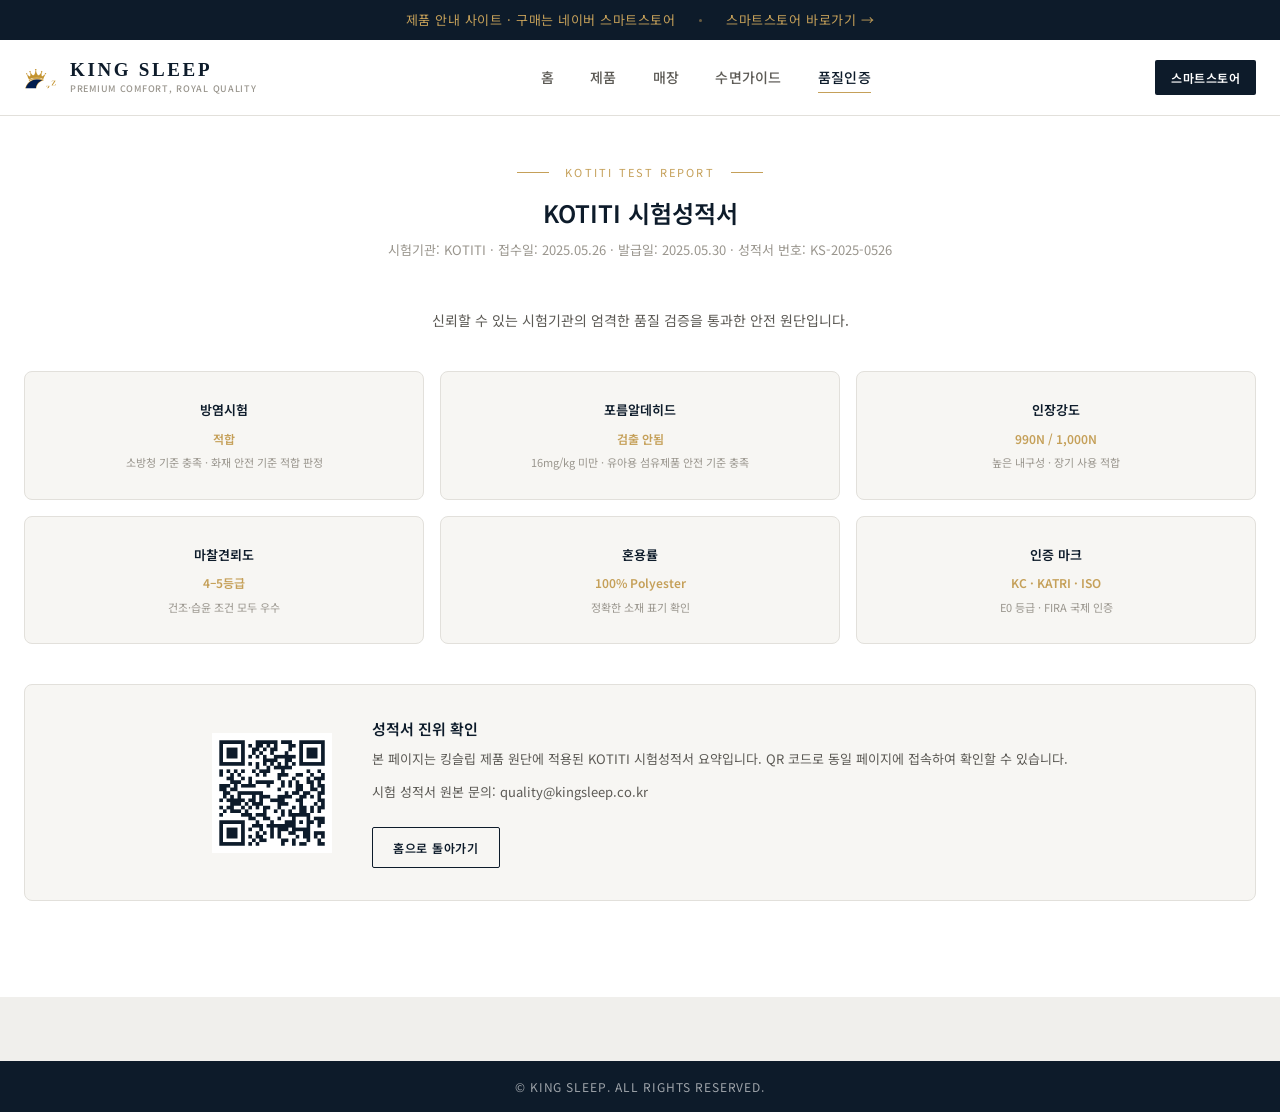
==== kotiti-report.html @ cbecbd28 "Improve brand visuals and remove Kakao CTAs. Ship transparent logo marks, higher-resolution catalog " ====
<!DOCTYPE html>
<html lang="ko">
<head>
  <meta charset="UTF-8">
  <meta name="viewport" content="width=device-width, initial-scale=1.0">
  <title>KOTITI 시험성적서 — KING SLEEP</title>
  <link rel="preconnect" href="https://fonts.googleapis.com">
  <link rel="preconnect" href="https://fonts.gstatic.com" crossorigin>
  <link href="https://fonts.googleapis.com/css2?family=Noto+Sans+KR:wght@400;500;600&display=swap" rel="stylesheet">
  <link rel="stylesheet" href="css/styles.css?v=4">
  <link rel="stylesheet" href="css/components.css?v=4">
  <link rel="icon" href="assets/favicon.ico">
</head>
<body>
  <div class="top-banner">
    <span class="top-banner__item">제품 안내 사이트 · 구매는 네이버 스마트스토어</span>
    <span class="top-banner__dot"></span>
    <a href="#" data-smartstore class="top-banner__item">스마트스토어 바로가기 →</a>
  </div>
  <header class="header">
    <div class="container header__inner">
      <a href="index.html" class="logo" aria-label="KING SLEEP 홈">
        <img src="assets/logo-mark.png" alt="" class="logo__mark" width="36" height="36" aria-hidden="true">
        <span class="logo__copy">
          <span class="logo__wordmark">KING SLEEP</span>
          <span class="logo__slogan">Premium Comfort, Royal Quality</span>
        </span>
      </a>
      <nav class="nav">
        <a href="index.html">홈</a>
        <a href="products.html">제품</a>
        <a href="index.html#stores">매장</a>
        <a href="sleep-hub.html">수면가이드</a>
        <a href="index.html#trust" class="active">품질인증</a>
      </nav>
      <div class="header__actions">
        <a href="#" data-smartstore class="btn-smartstore-header">스마트스토어</a>
      </div>
    </div>
  </header>

  <main class="report-page">
    <div class="container">
      <div class="report-header">
        <div class="section-label__eyebrow" style="justify-content:center;margin-bottom:12px">KOTITI TEST REPORT</div>
        <h1>KOTITI 시험성적서</h1>
        <p class="report-meta">시험기관: KOTITI · 접수일: 2025.05.26 · 발급일: 2025.05.30 · 성적서 번호: KS-2025-0526</p>
      </div>

      <p style="text-align:center;color:var(--gray-600);font-size:0.875rem;margin-bottom:40px;max-width:560px;margin-inline:auto">
        신뢰할 수 있는 시험기관의 엄격한 품질 검증을 통과한 안전 원단입니다.
      </p>

      <div class="report-grid">
        <div class="trust-card">
          <h4>방염시험</h4>
          <div class="trust-card__result">적합</div>
          <p>소방청 기준 충족 · 화재 안전 기준 적합 판정</p>
        </div>
        <div class="trust-card">
          <h4>포름알데히드</h4>
          <div class="trust-card__result">검출 안됨</div>
          <p>16mg/kg 미만 · 유아용 섬유제품 안전 기준 충족</p>
        </div>
        <div class="trust-card">
          <h4>인장강도</h4>
          <div class="trust-card__result">990N / 1,000N</div>
          <p>높은 내구성 · 장기 사용 적합</p>
        </div>
        <div class="trust-card">
          <h4>마찰견뢰도</h4>
          <div class="trust-card__result">4–5등급</div>
          <p>건조·습윤 조건 모두 우수</p>
        </div>
        <div class="trust-card">
          <h4>혼용률</h4>
          <div class="trust-card__result">100% Polyester</div>
          <p>정확한 소재 표기 확인</p>
        </div>
        <div class="trust-card">
          <h4>인증 마크</h4>
          <div class="trust-card__result">KC · KATRI · ISO</div>
          <p>E0 등급 · FIRA 국제 인증</p>
        </div>
      </div>

      <div class="trust-report" style="margin-top:0">
        <div class="trust-report__qr">
          <img src="assets/kotiti-qr.png" alt="QR 인증">
        </div>
        <div class="trust-report__info">
          <h3>성적서 진위 확인</h3>
          <p>본 페이지는 킹슬립 제품 원단에 적용된 KOTITI 시험성적서 요약입니다. QR 코드로 동일 페이지에 접속하여 확인할 수 있습니다.</p>
          <p class="trust-report__meta">시험 성적서 원본 문의: quality@kingsleep.co.kr</p>
          <a href="index.html#trust" class="btn-outline">홈으로 돌아가기</a>
        </div>
      </div>
    </div>
  </main>

  <footer class="footer">
    <div class="footer__bottom">© KING SLEEP. ALL RIGHTS RESERVED.</div>
  </footer>
  <script src="js/data.js"></script>
  <script src="js/main.js"></script>
</body>
</html>
---- css/styles.css ----
/* King Sleep — Premium bedding brand */
:root {
  --navy: #0d1b2a;
  --navy-light: #1b2d45;
  --gold: #c5a059;
  --gold-light: #d4b87a;
  --gold-muted: rgba(197, 160, 89, 0.15);
  --white: #ffffff;
  --off-white: #f7f6f3;
  --gray-100: #f0efec;
  --gray-200: #e2e0db;
  --gray-400: #9a968e;
  --gray-600: #5c5a55;
  --text: #1a1a1a;
  --max-width: 1280px;
  --header-h: 76px;
  --banner-h: 40px;
  --ease: cubic-bezier(0.4, 0, 0.2, 1);
  --shadow-sm: 0 2px 12px rgba(13, 27, 42, 0.06);
  --shadow-md: 0 8px 32px rgba(13, 27, 42, 0.1);
}

*,
*::before,
*::after {
  box-sizing: border-box;
  margin: 0;
  padding: 0;
}

html {
  scroll-behavior: smooth;
  font-size: 16px;
}

body {
  font-family: "Noto Sans KR", -apple-system, BlinkMacSystemFont, sans-serif;
  color: var(--text);
  background: var(--white);
  line-height: 1.6;
  -webkit-font-smoothing: antialiased;
}

img {
  display: block;
  max-width: 100%;
  height: auto;
  image-rendering: -webkit-optimize-contrast;
}

a {
  color: inherit;
  text-decoration: none;
}

button {
  font: inherit;
  cursor: pointer;
  border: none;
  background: none;
}

.serif {
  font-family: "Cormorant Garamond", "Noto Serif KR", Georgia, serif;
}

.container {
  width: min(100% - 48px, var(--max-width));
  margin-inline: auto;
}

/* ── Top benefit banner (Lykke: 두괄식 혜택) ── */
.top-banner {
  position: fixed;
  top: 0;
  left: 0;
  right: 0;
  z-index: 200;
  height: var(--banner-h);
  background: var(--navy);
  color: var(--gold);
  font-size: 0.8125rem;
  letter-spacing: 0.04em;
  display: flex;
  align-items: center;
  justify-content: center;
  gap: 24px;
}

.top-banner__item {
  display: flex;
  align-items: center;
  gap: 8px;
  color: inherit;
  text-decoration: none;
}

.top-banner__dot {
  width: 3px;
  height: 3px;
  border-radius: 50%;
  background: var(--gold);
  opacity: 0.5;
}

.top-banner__rotate {
  transition: opacity 0.3s var(--ease);
}

/* ── Header ── */
.header {
  position: fixed;
  top: var(--banner-h);
  left: 0;
  right: 0;
  z-index: 100;
  height: var(--header-h);
  background: rgba(255, 255, 255, 0.96);
  backdrop-filter: blur(12px);
  border-bottom: 1px solid var(--gray-200);
  transition: box-shadow 0.3s var(--ease);
}

.header.scrolled {
  box-shadow: var(--shadow-sm);
}

.header__inner {
  height: 100%;
  display: flex;
  align-items: center;
  justify-content: space-between;
  gap: 32px;
}

.logo {
  display: flex;
  align-items: center;
  gap: 10px;
  flex-shrink: 0;
  text-decoration: none;
}

.logo__mark {
  height: 36px !important;
  width: auto !important;
  max-width: 48px;
  flex-shrink: 0;
  object-fit: contain;
  display: block;
}

.logo__copy {
  display: flex;
  flex-direction: column;
  gap: 3px;
  min-width: 0;
}

.logo__wordmark {
  font-family: "Cormorant Garamond", serif;
  font-size: 1.1875rem;
  font-weight: 600;
  letter-spacing: 0.14em;
  color: var(--navy);
  line-height: 1.1;
  white-space: nowrap;
}

.logo__slogan {
  font-size: 0.5625rem;
  font-weight: 500;
  letter-spacing: 0.08em;
  color: var(--gray-400);
  line-height: 1.2;
  white-space: nowrap;
  text-transform: uppercase;
}

.nav {
  display: flex;
  align-items: center;
  gap: 36px;
}

.nav a {
  font-size: 0.875rem;
  font-weight: 500;
  color: var(--gray-600);
  letter-spacing: 0.02em;
  transition: color 0.2s;
  position: relative;
}

.nav a:hover,
.nav a.active {
  color: var(--navy);
}

.nav a.active::after {
  content: "";
  position: absolute;
  bottom: -4px;
  left: 0;
  right: 0;
  height: 1px;
  background: var(--gold);
}

.header__actions {
  display: flex;
  align-items: center;
  gap: 20px;
}

.header__actions button {
  color: var(--navy);
  opacity: 0.7;
  transition: opacity 0.2s;
}

.header__actions button:hover {
  opacity: 1;
}

.menu-toggle {
  display: none;
  flex-direction: column;
  gap: 5px;
  padding: 4px;
}

.menu-toggle span {
  display: block;
  width: 22px;
  height: 1.5px;
  background: var(--navy);
  transition: transform 0.3s;
}

/* ── Hero (Simmons: 시원한 비주얼) ── */
.hero {
  margin-top: calc(var(--banner-h) + var(--header-h));
  min-height: calc(100vh - var(--banner-h) - var(--header-h));
  max-height: 900px;
  display: grid;
  grid-template-columns: 1fr 1.1fr;
  background: var(--navy);
  overflow: hidden;
}

.hero__content {
  display: flex;
  flex-direction: column;
  justify-content: center;
  padding: 80px 64px 80px max(48px, calc((100vw - var(--max-width)) / 2 + 24px));
  color: var(--white);
}

.hero__brand {
  display: flex;
  flex-direction: column;
  align-items: flex-start;
  gap: 16px;
  margin-bottom: 36px;
}

.hero__brand-mark {
  height: 56px !important;
  width: auto !important;
  max-width: 80px;
  object-fit: contain;
}

.hero__brand-wordmark {
  font-family: "Cormorant Garamond", serif;
  font-size: clamp(2rem, 4vw, 2.75rem);
  font-weight: 600;
  letter-spacing: 0.16em;
  color: var(--gold);
  line-height: 1.1;
}

.hero__brand-slogan {
  font-size: 0.75rem;
  letter-spacing: 0.14em;
  color: rgba(255, 255, 255, 0.65);
  text-transform: uppercase;
}

.hero__brand-tagline {
  font-family: "Noto Serif KR", serif;
  font-size: 0.9375rem;
  color: var(--gold-light);
  letter-spacing: 0.02em;
}

.hero__title {
  font-family: "Cormorant Garamond", serif;
  font-size: clamp(2.5rem, 5vw, 4rem);
  font-weight: 600;
  letter-spacing: 0.14em;
  color: var(--gold);
  line-height: 1.1;
  margin-bottom: 12px;
}

.hero__tagline-en {
  font-size: 0.75rem;
  letter-spacing: 0.2em;
  color: var(--gold-light);
  margin-bottom: 32px;
}

.hero__divider {
  width: 48px;
  height: 1px;
  background: var(--gold);
  margin-bottom: 24px;
  position: relative;
}

.hero__divider::after {
  content: "";
  position: absolute;
  left: 50%;
  top: 50%;
  transform: translate(-50%, -50%) rotate(45deg);
  width: 6px;
  height: 6px;
  background: var(--gold);
}

.hero__tagline-ko {
  font-family: "Cormorant Garamond", "Noto Serif KR", serif;
  font-size: 1.25rem;
  color: rgba(255, 255, 255, 0.85);
  margin-bottom: 48px;
}

.hero__values {
  display: grid;
  grid-template-columns: repeat(4, 1fr);
  gap: 20px;
}

.hero__value {
  text-align: center;
}

.hero__value-icon {
  width: 40px;
  height: 40px;
  margin: 0 auto 10px;
  border: 1px solid var(--gold);
  border-radius: 50%;
  display: flex;
  align-items: center;
  justify-content: center;
  color: var(--gold);
  font-size: 1rem;
}

.hero__value-title {
  font-size: 0.625rem;
  letter-spacing: 0.12em;
  color: var(--gold);
  margin-bottom: 4px;
}

.hero__value-desc {
  font-size: 0.6875rem;
  color: rgba(255, 255, 255, 0.5);
  line-height: 1.4;
}

.hero__visual {
  position: relative;
  min-height: 400px;
}

.hero__visual img {
  width: 100%;
  height: 100%;
  object-fit: cover;
}

.hero__visual::before {
  content: "";
  position: absolute;
  inset: 0;
  background: linear-gradient(90deg, var(--navy) 0%, transparent 30%);
  z-index: 1;
  pointer-events: none;
}

/* ── First fold lineup (Oblique Table) ── */
.first-fold {
  padding: 64px 0 48px;
  background: var(--white);
}

.section-label {
  text-align: center;
  margin-bottom: 40px;
}

.section-label__eyebrow {
  display: flex;
  align-items: center;
  justify-content: center;
  gap: 16px;
  font-size: 0.6875rem;
  letter-spacing: 0.2em;
  color: var(--gold);
  margin-bottom: 12px;
}

.section-label__eyebrow::before,
.section-label__eyebrow::after {
  content: "";
  width: 32px;
  height: 1px;
  background: var(--gold);
}

.section-label h2 {
  font-size: 1.5rem;
  font-weight: 600;
  color: var(--navy);
  letter-spacing: -0.02em;
}

.section-label p {
  margin-top: 8px;
  font-size: 0.875rem;
  color: var(--gray-400);
}

/* Promo strip */
.promo-strip {
  display: grid;
  grid-template-columns: repeat(3, 1fr);
  gap: 16px;
  margin-bottom: 48px;
}

.promo-card {
  position: relative;
  border-radius: 4px;
  overflow: hidden;
  aspect-ratio: 16 / 7;
  background: var(--gray-100);
}

.promo-card img {
  width: 100%;
  height: 100%;
  object-fit: cover;
  transition: transform 0.6s var(--ease);
}

.promo-card:hover img {
  transform: scale(1.03);
}

.promo-card__overlay {
  position: absolute;
  inset: 0;
  background: linear-gradient(0deg, rgba(13, 27, 42, 0.7) 0%, transparent 60%);
  display: flex;
  flex-direction: column;
  justify-content: flex-end;
  padding: 24px;
  color: var(--white);
}

.promo-card__badge {
  font-size: 0.625rem;
  letter-spacing: 0.15em;
  color: var(--gold);
  margin-bottom: 6px;
}

.promo-card__title {
  font-size: 1rem;
  font-weight: 600;
}

/* ── Product grid (Flat Point hover + Simmons spacing) ── */
.product-grid {
  display: grid;
  grid-template-columns: repeat(4, 1fr);
  gap: 24px;
}

.product-card {
  position: relative;
  group: product;
}

.product-card__image-wrap {
  position: relative;
  aspect-ratio: 4 / 5;
  background: var(--gray-100);
  border-radius: 2px;
  overflow: hidden;
  margin-bottom: 14px;
}

.product-card__image-wrap img {
  width: 100%;
  height: 100%;
  object-fit: cover;
  transition: transform 0.5s var(--ease);
}

.product-card:hover .product-card__image-wrap img {
  transform: scale(1.04);
}

/* Flat Point: hover price/spec overlay */
.product-card__hover {
  position: absolute;
  inset: 0;
  background: rgba(13, 27, 42, 0.82);
  display: flex;
  flex-direction: column;
  align-items: center;
  justify-content: center;
  gap: 8px;
  opacity: 0;
  transition: opacity 0.35s var(--ease);
  padding: 20px;
  text-align: center;
  color: var(--white);
}

.product-card:hover .product-card__hover {
  opacity: 1;
}

.product-card__hover-price {
  font-size: 1.125rem;
  font-weight: 600;
  color: var(--gold);
}

.product-card__hover-spec {
  font-size: 0.75rem;
  color: rgba(255, 255, 255, 0.7);
  line-height: 1.5;
}

.product-card__hover-cta {
  margin-top: 8px;
  font-size: 0.75rem;
  letter-spacing: 0.1em;
  color: var(--gold);
  border-bottom: 1px solid var(--gold);
  padding-bottom: 2px;
}

.product-card__badge {
  position: absolute;
  top: 12px;
  left: 12px;
  font-size: 0.625rem;
  letter-spacing: 0.1em;
  background: var(--navy);
  color: var(--gold);
  padding: 4px 10px;
  border-radius: 2px;
}

.product-card__name {
  font-size: 0.875rem;
  font-weight: 500;
  color: var(--navy);
  margin-bottom: 4px;
}

.product-card__category {
  font-size: 0.75rem;
  color: var(--gray-400);
}

/* ── About section ── */
.about {
  padding: 96px 0;
  background: var(--off-white);
}

.about__intro {
  text-align: center;
  max-width: 560px;
  margin: 0 auto 64px;
}

.about__intro p {
  font-size: 0.9375rem;
  color: var(--gray-600);
  line-height: 1.8;
}

.values-grid {
  display: grid;
  grid-template-columns: repeat(4, 1fr);
  gap: 32px;
}

.value-item {
  text-align: center;
  padding: 32px 20px;
}

.value-item__icon {
  width: 48px;
  height: 48px;
  margin: 0 auto 20px;
  color: var(--gold);
}

.value-item h3 {
  font-size: 0.75rem;
  letter-spacing: 0.12em;
  color: var(--navy);
  margin-bottom: 6px;
}

.value-item h3 span {
  display: block;
  font-size: 0.6875rem;
  color: var(--gray-400);
  letter-spacing: 0;
  margin-top: 2px;
}

.value-item p {
  font-size: 0.8125rem;
  color: var(--gray-600);
  line-height: 1.7;
}

/* ── Trust / KOTITI ── */
.trust {
  padding: 96px 0;
  background: var(--white);
}

.trust__grid {
  display: grid;
  grid-template-columns: repeat(5, 1fr);
  gap: 16px;
  margin-bottom: 40px;
}

.trust-card {
  background: var(--off-white);
  border-radius: 8px;
  padding: 28px 20px;
  text-align: center;
  border: 1px solid var(--gray-200);
}

.trust-card__icon {
  font-size: 1.5rem;
  margin-bottom: 12px;
}

.trust-card h4 {
  font-size: 0.8125rem;
  font-weight: 600;
  color: var(--navy);
  margin-bottom: 8px;
}

.trust-card__result {
  font-size: 0.75rem;
  color: var(--gold);
  font-weight: 600;
  margin-bottom: 6px;
}

.trust-card p {
  font-size: 0.6875rem;
  color: var(--gray-400);
  line-height: 1.5;
}

.cert-logos {
  display: flex;
  align-items: center;
  justify-content: center;
  gap: 32px;
  flex-wrap: wrap;
  padding: 24px;
  background: var(--gray-100);
  border-radius: 4px;
}

.cert-logos span {
  font-size: 0.6875rem;
  font-weight: 600;
  letter-spacing: 0.08em;
  color: var(--gray-600);
  padding: 8px 16px;
  border: 1px solid var(--gray-200);
  border-radius: 2px;
  background: var(--white);
}

/* ── Service section ── */
.service {
  padding: 80px 0;
  background: var(--white);
}

.service__grid {
  display: grid;
  grid-template-columns: repeat(5, 1fr);
  gap: 24px;
}

.service-item {
  text-align: center;
  padding: 24px 12px;
}

.service-item__icon {
  width: 44px;
  height: 44px;
  margin: 0 auto 16px;
  border: 1px solid var(--gray-200);
  border-radius: 50%;
  display: flex;
  align-items: center;
  justify-content: center;
  font-size: 1.125rem;
  color: var(--navy);
  transition: border-color 0.3s, color 0.3s;
}

.service-item:hover .service-item__icon {
  border-color: var(--gold);
  color: var(--gold);
}

.service-item h4 {
  font-size: 0.8125rem;
  font-weight: 600;
  color: var(--navy);
  margin-bottom: 6px;
}

.service-item p {
  font-size: 0.75rem;
  color: var(--gray-400);
  line-height: 1.5;
}

/* ── Brand promise band ── */
.brand-promise {
  background: var(--navy);
  color: var(--white);
  padding: 56px 0;
  text-align: center;
}

.brand-promise__brand {
  display: flex;
  flex-direction: column;
  align-items: center;
  gap: 12px;
  margin-bottom: 24px;
}

.brand-promise__mark {
  height: 48px !important;
  width: auto !important;
  max-width: 72px;
  object-fit: contain;
}

.brand-promise__wordmark {
  font-family: "Cormorant Garamond", serif;
  font-size: 1.5rem;
  font-weight: 600;
  letter-spacing: 0.16em;
  color: var(--gold);
}

.brand-promise__slogan {
  font-size: 0.6875rem;
  letter-spacing: 0.14em;
  color: rgba(255, 255, 255, 0.55);
  text-transform: uppercase;
}

.brand-promise__label {
  font-size: 0.6875rem;
  letter-spacing: 0.2em;
  color: var(--gold);
  margin-bottom: 16px;
}

.brand-promise p {
  max-width: 640px;
  margin: 0 auto;
  font-size: 0.9375rem;
  line-height: 1.8;
  color: rgba(255, 255, 255, 0.8);
}

/* ── Footer ── */
.footer {
  background: var(--gray-100);
  padding: 64px 0 0;
}

.footer__grid {
  display: grid;
  grid-template-columns: 1.2fr 1fr 1fr 1.4fr;
  gap: 40px;
  padding-bottom: 56px;
  align-items: start;
}

.footer__logo {
  display: flex;
  flex-direction: row;
  align-items: flex-start;
  gap: 12px;
  overflow: visible;
  min-width: 0;
}

.footer__logo .logo__mark {
  width: 40px !important;
  height: 40px !important;
  max-width: 40px !important;
  flex-shrink: 0;
  object-fit: contain;
  display: block;
}

.footer__logo .logo__copy {
  display: flex;
  flex-direction: column;
  gap: 4px;
  padding-top: 2px;
  min-width: 0;
}

.footer__logo .logo__wordmark {
  font-size: 1.25rem;
  letter-spacing: 0.14em;
  line-height: 1.15;
  color: var(--navy);
}

.footer__logo .logo__slogan {
  font-size: 0.625rem;
  letter-spacing: 0.08em;
  white-space: normal;
  line-height: 1.35;
  color: var(--gray-400);
  text-transform: uppercase;
}

.footer__logo .logo__tagline {
  font-family: "Noto Serif KR", serif;
  font-size: 0.8125rem;
  color: var(--gray-600);
  margin-top: 2px;
  line-height: 1.5;
}

.footer h5 {
  font-size: 0.75rem;
  font-weight: 600;
  letter-spacing: 0.08em;
  color: var(--navy);
  margin-bottom: 16px;
}

.footer ul {
  list-style: none;
}

.footer li {
  font-size: 0.8125rem;
  color: var(--gray-600);
  line-height: 1.8;
}

.footer__bottom {
  background: var(--navy);
  color: rgba(255, 255, 255, 0.6);
  text-align: center;
  padding: 16px;
  font-size: 0.75rem;
  letter-spacing: 0.08em;
}

/* ── Product detail page ── */
.product-detail {
  margin-top: calc(var(--banner-h) + var(--header-h));
  padding: 48px 0 96px;
}

.product-detail__layout {
  display: grid;
  grid-template-columns: 1fr 340px;
  gap: 48px;
  align-items: start;
}

.product-gallery {
  display: grid;
  grid-template-columns: 80px 1fr;
  gap: 16px;
}

.product-gallery__thumbs {
  display: flex;
  flex-direction: column;
  gap: 8px;
}

.product-gallery__thumb {
  aspect-ratio: 1;
  border-radius: 2px;
  overflow: hidden;
  border: 2px solid transparent;
  cursor: pointer;
  transition: border-color 0.2s;
}

.product-gallery__thumb.active,
.product-gallery__thumb:hover {
  border-color: var(--gold);
}

.product-gallery__thumb img {
  width: 100%;
  height: 100%;
  object-fit: cover;
}

.product-gallery__main {
  aspect-ratio: 4 / 5;
  background: var(--gray-100);
  border-radius: 2px;
  overflow: hidden;
}

.product-gallery__main img {
  width: 100%;
  height: 100%;
  object-fit: cover;
}

/* Jackson Chameleon: compact sticky sidebar, NOT intrusive */
.product-sidebar {
  position: sticky;
  top: calc(var(--banner-h) + var(--header-h) + 24px);
  padding: 28px;
  border: 1px solid var(--gray-200);
  border-radius: 4px;
  background: var(--white);
  max-height: calc(100vh - var(--banner-h) - var(--header-h) - 48px);
  overflow-y: auto;
}

.product-sidebar__category {
  font-size: 0.75rem;
  color: var(--gray-400);
  margin-bottom: 8px;
}

.product-sidebar__title {
  font-size: 1.25rem;
  font-weight: 600;
  color: var(--navy);
  margin-bottom: 12px;
  line-height: 1.3;
}

.product-sidebar__price {
  font-size: 1.125rem;
  font-weight: 600;
  color: var(--navy);
  margin-bottom: 4px;
}

.product-sidebar__price-note {
  font-size: 0.75rem;
  color: var(--gray-400);
  margin-bottom: 24px;
}

.option-group {
  margin-bottom: 20px;
}

.option-group label {
  display: block;
  font-size: 0.75rem;
  font-weight: 600;
  color: var(--navy);
  margin-bottom: 8px;
}

.option-group select {
  width: 100%;
  padding: 10px 12px;
  border: 1px solid var(--gray-200);
  border-radius: 2px;
  font-size: 0.8125rem;
  color: var(--text);
  background: var(--white);
  appearance: none;
  background-image: url("data:image/svg+xml,%3Csvg xmlns='http://www.w3.org/2000/svg' width='12' height='12' viewBox='0 0 12 12'%3E%3Cpath fill='%235c5a55' d='M6 8L1 3h10z'/%3E%3C/svg%3E");
  background-repeat: no-repeat;
  background-position: right 12px center;
}

.size-options {
  display: flex;
  flex-wrap: wrap;
  gap: 8px;
}

.size-btn {
  padding: 8px 14px;
  font-size: 0.75rem;
  border: 1px solid var(--gray-200);
  border-radius: 2px;
  color: var(--gray-600);
  transition: all 0.2s;
}

.size-btn:hover,
.size-btn.active {
  border-color: var(--navy);
  color: var(--navy);
  background: var(--gold-muted);
}

.btn-primary {
  width: 100%;
  padding: 14px;
  background: var(--navy);
  color: var(--white);
  font-size: 0.8125rem;
  font-weight: 600;
  letter-spacing: 0.08em;
  border-radius: 2px;
  transition: background 0.3s;
  margin-top: 8px;
}

.btn-primary:hover {
  background: var(--navy-light);
}

.btn-secondary {
  width: 100%;
  padding: 12px;
  border: 1px solid var(--gray-200);
  color: var(--navy);
  font-size: 0.8125rem;
  border-radius: 2px;
  margin-top: 8px;
  transition: border-color 0.2s;
}

.btn-secondary:hover {
  border-color: var(--navy);
}

.product-sidebar__specs {
  margin-top: 24px;
  padding-top: 20px;
  border-top: 1px solid var(--gray-200);
}

.product-sidebar__specs dt {
  font-size: 0.6875rem;
  color: var(--gray-400);
  margin-bottom: 2px;
}

.product-sidebar__specs dd {
  font-size: 0.8125rem;
  color: var(--navy);
  margin-bottom: 12px;
}

/* Product detail content below gallery */
.product-info {
  margin-top: 64px;
}

.product-info__tabs {
  display: flex;
  gap: 32px;
  border-bottom: 1px solid var(--gray-200);
  margin-bottom: 40px;
}

.product-info__tab {
  padding: 12px 0;
  font-size: 0.875rem;
  color: var(--gray-400);
  border-bottom: 2px solid transparent;
  margin-bottom: -1px;
  transition: color 0.2s;
}

.product-info__tab.active {
  color: var(--navy);
  border-bottom-color: var(--gold);
}

.product-info__content {
  max-width: 720px;
}

.product-info__content h3 {
  font-size: 1rem;
  font-weight: 600;
  color: var(--navy);
  margin-bottom: 16px;
}

.product-info__content p {
  font-size: 0.875rem;
  color: var(--gray-600);
  line-height: 1.8;
  margin-bottom: 24px;
}

.product-info__features {
  display: grid;
  grid-template-columns: repeat(2, 1fr);
  gap: 16px;
}

.feature-box {
  padding: 20px;
  background: var(--off-white);
  border-radius: 4px;
}

.feature-box h4 {
  font-size: 0.8125rem;
  font-weight: 600;
  color: var(--navy);
  margin-bottom: 6px;
}

.feature-box p {
  font-size: 0.75rem;
  color: var(--gray-400);
  margin: 0;
}

/* ── Collection hero (Simmons) ── */
.collection-hero {
  display: grid;
  grid-template-columns: 1fr 1fr;
  gap: 2px;
  margin: 64px 0;
}

.collection-hero__item {
  position: relative;
  aspect-ratio: 16 / 10;
  overflow: hidden;
}

.collection-hero__item img {
  width: 100%;
  height: 100%;
  object-fit: cover;
  transition: transform 0.6s var(--ease);
}

.collection-hero__item:hover img {
  transform: scale(1.03);
}

.collection-hero__overlay {
  position: absolute;
  inset: 0;
  display: flex;
  flex-direction: column;
  justify-content: flex-end;
  padding: 40px;
  background: linear-gradient(0deg, rgba(13, 27, 42, 0.6) 0%, transparent 50%);
  color: var(--white);
}

.collection-hero__overlay h3 {
  font-family: "Cormorant Garamond", serif;
  font-size: 1.75rem;
  letter-spacing: 0.08em;
  margin-bottom: 8px;
}

.collection-hero__overlay a {
  font-size: 0.75rem;
  letter-spacing: 0.12em;
  color: var(--gold);
}

.product-info__panel[hidden] {
  display: none;
}
@media (max-width: 1024px) {
  .hero {
    grid-template-columns: 1fr;
    max-height: none;
  }

  .hero__content {
    padding: 48px 24px;
  }

  .hero__visual {
    height: 50vh;
  }

  .hero__values {
    grid-template-columns: repeat(2, 1fr);
  }

  .product-grid {
    grid-template-columns: repeat(2, 1fr);
  }

  .promo-strip {
    grid-template-columns: 1fr;
  }

  .values-grid,
  .service__grid {
    grid-template-columns: repeat(2, 1fr);
  }

  .trust__grid {
    grid-template-columns: repeat(3, 1fr);
  }

  .footer__grid {
    grid-template-columns: repeat(2, 1fr);
  }

  .product-detail__layout {
    grid-template-columns: 1fr;
  }

  .product-sidebar {
    position: static;
    max-height: none;
  }

  .collection-hero {
    grid-template-columns: 1fr;
  }
}

@media (max-width: 768px) {
  .top-banner__item:nth-child(2),
  .top-banner__dot {
    display: none;
  }

  .logo__wordmark {
    font-size: 1.05rem;
    letter-spacing: 0.1em;
  }

  .logo__slogan {
    display: none;
  }

  .logo__mark {
    height: 30px;
  }

  .hero__brand-mark {
    height: 44px;
  }

  .nav {
    display: none;
    position: fixed;
    top: calc(var(--banner-h) + var(--header-h));
    left: 0;
    right: 0;
    background: var(--white);
    flex-direction: column;
    padding: 24px;
    gap: 20px;
    border-bottom: 1px solid var(--gray-200);
    box-shadow: var(--shadow-md);
  }

  .nav.open {
    display: flex;
  }

  .menu-toggle {
    display: flex;
  }

  .hero__values {
    grid-template-columns: 1fr 1fr;
    gap: 16px;
  }

  .product-grid {
    grid-template-columns: 1fr 1fr;
    gap: 16px;
  }

  .values-grid,
  .service__grid,
  .trust__grid {
    grid-template-columns: 1fr;
  }

  .footer__grid {
    grid-template-columns: 1fr;
  }

  .product-gallery {
    grid-template-columns: 1fr;
  }

  .product-gallery__thumbs {
    flex-direction: row;
    order: 2;
  }

  .product-gallery__thumb {
    width: 64px;
  }
}
---- css/components.css ----
/* ── Collection tabs & filters (Simmons/Zinus) ── */
.collection-controls {
  display: flex;
  flex-wrap: wrap;
  align-items: center;
  justify-content: space-between;
  gap: 16px;
  margin-bottom: 32px;
}

.collection-tabs {
  display: flex;
  gap: 4px;
}

.collection-tab {
  padding: 10px 20px;
  font-size: 0.8125rem;
  font-weight: 500;
  color: var(--gray-600);
  border-bottom: 2px solid transparent;
  transition: color 0.2s, border-color 0.2s;
}

.collection-tab.active {
  color: var(--navy);
  border-bottom-color: var(--gold);
}

.category-filters {
  display: flex;
  flex-wrap: wrap;
  gap: 8px;
}

.category-filter {
  padding: 8px 14px;
  font-size: 0.75rem;
  border: 1px solid var(--gray-200);
  border-radius: 2px;
  color: var(--gray-600);
  transition: all 0.2s;
}

.category-filter.active,
.category-filter:hover {
  border-color: var(--navy);
  color: var(--navy);
  background: var(--gold-muted);
}

.product-card__rating {
  font-size: 0.6875rem;
  color: var(--gold);
  margin-top: 4px;
}

/* ── ACE REVIEW ── */
.reviews {
  padding: 96px 0;
  background: var(--off-white);
}

.reviews__stats {
  display: flex;
  align-items: center;
  justify-content: center;
  gap: 32px;
  margin-bottom: 48px;
  flex-wrap: wrap;
}

.reviews__stat {
  text-align: center;
}

.reviews__stat-value {
  font-size: 2rem;
  font-weight: 600;
  color: var(--navy);
  line-height: 1;
}

.reviews__stat-label {
  font-size: 0.75rem;
  color: var(--gray-400);
  margin-top: 6px;
}

.reviews-grid {
  display: grid;
  grid-template-columns: repeat(2, 1fr);
  gap: 20px;
}

.review-card {
  background: var(--white);
  padding: 28px;
  border-radius: 4px;
  border: 1px solid var(--gray-200);
}

.review-card__stars {
  color: var(--gold);
  font-size: 0.875rem;
  margin-bottom: 12px;
  letter-spacing: 2px;
}

.review-card__title {
  font-size: 0.9375rem;
  font-weight: 600;
  color: var(--navy);
  margin-bottom: 10px;
}

.review-card__text {
  font-size: 0.8125rem;
  color: var(--gray-600);
  line-height: 1.75;
  margin-bottom: 14px;
}

.review-card__meta {
  font-size: 0.6875rem;
  color: var(--gray-400);
}

/* ── Stores (Simmons) ── */
.stores {
  padding: 96px 0;
  background: var(--white);
}

.stores-grid {
  display: grid;
  grid-template-columns: repeat(2, 1fr);
  gap: 20px;
}

.store-card {
  padding: 28px;
  border: 1px solid var(--gray-200);
  border-radius: 4px;
  transition: border-color 0.2s;
}

.store-card:hover {
  border-color: var(--gold);
}

.store-card__type {
  font-size: 0.625rem;
  letter-spacing: 0.12em;
  color: var(--gold);
  text-transform: uppercase;
}

.store-card__name {
  font-size: 1rem;
  font-weight: 600;
  color: var(--navy);
  margin: 8px 0;
}

.store-card__addr,
.store-card__hours {
  font-size: 0.8125rem;
  color: var(--gray-600);
  line-height: 1.6;
}

.store-card__tel {
  display: inline-block;
  margin-top: 12px;
  font-size: 1rem;
  font-weight: 600;
  color: var(--navy);
}

/* ── Sleep hub articles ── */
.sleep-hub {
  padding: 96px 0;
  background: var(--off-white);
}

.articles-grid {
  display: grid;
  grid-template-columns: repeat(2, 1fr);
  gap: 20px;
}

.article-card {
  display: block;
  padding: 28px;
  background: var(--white);
  border: 1px solid var(--gray-200);
  border-radius: 4px;
  transition: border-color 0.2s;
}

.article-card:hover {
  border-color: var(--gold);
}

.article-card__date {
  font-size: 0.6875rem;
  color: var(--gray-400);
}

.article-card__title {
  font-size: 0.9375rem;
  font-weight: 600;
  color: var(--navy);
  margin: 8px 0;
}

.article-card__excerpt {
  font-size: 0.8125rem;
  color: var(--gray-600);
  line-height: 1.6;
  margin-bottom: 12px;
}

.article-card__link {
  font-size: 0.75rem;
  color: var(--gold);
  letter-spacing: 0.06em;
}

/* ── KOTITI report link block ── */
.trust-report {
  display: flex;
  align-items: center;
  justify-content: center;
  gap: 40px;
  margin-top: 40px;
  padding: 32px;
  background: var(--off-white);
  border-radius: 8px;
  border: 1px solid var(--gray-200);
  flex-wrap: wrap;
}

.trust-report__qr img {
  width: 120px;
  height: 120px;
}

.trust-report__info h3 {
  font-size: 0.9375rem;
  font-weight: 600;
  color: var(--navy);
  margin-bottom: 8px;
}

.trust-report__info p {
  font-size: 0.8125rem;
  color: var(--gray-600);
  line-height: 1.6;
  margin-bottom: 12px;
}

.trust-report__meta {
  font-size: 0.75rem;
  color: var(--gray-400);
}

.btn-outline {
  display: inline-block;
  padding: 10px 20px;
  border: 1px solid var(--navy);
  color: var(--navy);
  font-size: 0.75rem;
  font-weight: 600;
  letter-spacing: 0.06em;
  border-radius: 2px;
  margin-top: 12px;
  transition: background 0.2s, color 0.2s;
}

.btn-outline:hover {
  background: var(--navy);
  color: var(--white);
}

/* ── Brand story timeline ── */
.brand-story {
  padding: 64px 0 0;
}

.brand-story__timeline {
  display: grid;
  grid-template-columns: repeat(3, 1fr);
  gap: 24px;
  margin-top: 40px;
}

.timeline-item {
  padding: 24px;
  border-left: 2px solid var(--gold);
}

.timeline-item__year {
  font-size: 0.6875rem;
  letter-spacing: 0.12em;
  color: var(--gold);
  margin-bottom: 8px;
}

.timeline-item h3 {
  font-size: 0.875rem;
  font-weight: 600;
  color: var(--navy);
  margin-bottom: 8px;
}

.timeline-item p {
  font-size: 0.8125rem;
  color: var(--gray-600);
  line-height: 1.6;
}

/* ── Tech visualization (product) ── */
.tech-viz {
  margin: 40px 0;
  padding: 32px;
  background: var(--off-white);
  border-radius: 4px;
}

.tech-viz h3 {
  font-size: 0.9375rem;
  font-weight: 600;
  color: var(--navy);
  margin-bottom: 24px;
  text-align: center;
}

.tech-layers {
  display: flex;
  flex-direction: column;
  gap: 4px;
  max-width: 400px;
  margin: 0 auto;
}

.tech-layer {
  display: flex;
  align-items: center;
  justify-content: space-between;
  padding: 14px 20px;
  font-size: 0.8125rem;
  color: var(--white);
  border-radius: 2px;
}

.tech-layer:nth-child(1) { background: #e8e4dc; color: var(--navy); }
.tech-layer:nth-child(2) { background: #c5a059; }
.tech-layer:nth-child(3) { background: #8b9aab; }
.tech-layer:nth-child(4) { background: #5c6b7a; }
.tech-layer:nth-child(5) { background: var(--navy); }

.tech-layer span:last-child {
  font-size: 0.6875rem;
  opacity: 0.85;
}

/* ── Phone CTA (non-intrusive) ── */
.phone-cta {
  position: fixed;
  bottom: 24px;
  right: 24px;
  z-index: 90;
  display: flex;
  flex-direction: column;
  align-items: flex-end;
  gap: 8px;
}

.phone-cta__btn {
  display: flex;
  align-items: center;
  gap: 10px;
  padding: 14px 20px;
  background: var(--navy);
  color: var(--white);
  border-radius: 4px;
  font-size: 0.875rem;
  font-weight: 600;
  transition: background 0.2s;
}

.phone-cta__btn:hover {
  background: var(--navy-light);
}

.phone-cta__btn svg {
  flex-shrink: 0;
}

.phone-cta__sub {
  font-size: 0.6875rem;
  color: var(--gray-400);
  background: var(--white);
  padding: 6px 12px;
  border-radius: 2px;
  border: 1px solid var(--gray-200);
}

/* ── Catalog / King Koil style lineup ── */
.purchase-notice-bar {
  text-align: center;
  padding: 14px 20px;
  background: var(--gold-muted);
  border: 1px solid rgba(197, 160, 89, 0.3);
  border-radius: 4px;
  font-size: 0.8125rem;
  color: var(--navy);
  margin-bottom: 32px;
}

.btn-smartstore-header {
  padding: 8px 16px;
  background: var(--navy);
  color: var(--white);
  font-size: 0.75rem;
  font-weight: 600;
  letter-spacing: 0.04em;
  border-radius: 2px;
  white-space: nowrap;
}

.btn-smartstore-header:hover {
  background: var(--navy-light);
}

.catalog-card {
  display: flex;
  flex-direction: column;
  border: 1px solid var(--gray-200);
  border-radius: 4px;
  overflow: hidden;
  background: var(--white);
}

.catalog-card__image-wrap {
  position: relative;
  aspect-ratio: 16 / 10;
  overflow: hidden;
}

.catalog-card__image-wrap img {
  width: 100%;
  height: 100%;
  object-fit: cover;
  transition: transform 0.5s var(--ease);
}

.catalog-card:hover .catalog-card__image-wrap img {
  transform: scale(1.03);
}

.catalog-card__body {
  padding: 24px;
  flex: 1;
  display: flex;
  flex-direction: column;
}

.catalog-card__category {
  font-size: 0.6875rem;
  letter-spacing: 0.1em;
  color: var(--gold);
  text-transform: uppercase;
}

.catalog-card__name {
  font-family: "Cormorant Garamond", serif;
  font-size: 1.5rem;
  font-weight: 600;
  margin: 8px 0;
}

.catalog-card__name a {
  color: var(--navy);
}

.catalog-card__tagline {
  font-size: 0.875rem;
  font-weight: 500;
  color: var(--navy);
  margin-bottom: 8px;
}

.catalog-card__desc {
  font-size: 0.8125rem;
  color: var(--gray-600);
  line-height: 1.7;
  flex: 1;
  margin-bottom: 20px;
}

.catalog-card__actions {
  display: flex;
  flex-wrap: wrap;
  align-items: center;
  gap: 16px;
}

.catalog-card__store {
  font-size: 0.75rem;
  color: var(--gold);
  letter-spacing: 0.04em;
}

#product-grid {
  display: flex;
  flex-direction: column;
  gap: 24px;
}

/* Lineup page sections */
.lineup-section {
  margin-bottom: 80px;
}

.lineup-section__header {
  margin-bottom: 32px;
  padding-bottom: 16px;
  border-bottom: 1px solid var(--gray-200);
}

.lineup-section__header h2 {
  font-family: "Cormorant Garamond", serif;
  font-size: 2rem;
  letter-spacing: 0.1em;
  color: var(--navy);
  margin-bottom: 4px;
}

.lineup-section__header p {
  font-size: 0.875rem;
  color: var(--gray-400);
}

.lineup-section__grid {
  display: grid;
  grid-template-columns: repeat(3, 1fr);
  gap: 24px;
}

.lineup-card {
  display: block;
  border: 1px solid var(--gray-200);
  border-radius: 4px;
  overflow: hidden;
  transition: border-color 0.2s;
}

.lineup-card:hover {
  border-color: var(--gold);
}

.lineup-card__image {
  position: relative;
  aspect-ratio: 4 / 3;
  overflow: hidden;
}

.lineup-card__image img {
  width: 100%;
  height: 100%;
  object-fit: cover;
  transition: transform 0.5s;
}

.lineup-card:hover .lineup-card__image img {
  transform: scale(1.04);
}

.lineup-card__body {
  padding: 20px;
}

.lineup-card__body h3 {
  font-family: "Cormorant Garamond", serif;
  font-size: 1.25rem;
  color: var(--navy);
  margin-bottom: 6px;
}

.lineup-card__body p {
  font-size: 0.8125rem;
  color: var(--gray-600);
  margin-bottom: 12px;
}

.lineup-card__cta {
  font-size: 0.75rem;
  color: var(--gold);
  letter-spacing: 0.06em;
}

.lineup-smartstore-cta {
  text-align: center;
  padding: 48px 24px;
  background: var(--off-white);
  border-radius: 4px;
  margin-top: 48px;
}

.lineup-smartstore-cta h3 {
  font-size: 1.125rem;
  color: var(--navy);
  margin-bottom: 8px;
}

.lineup-smartstore-cta p {
  font-size: 0.875rem;
  color: var(--gray-600);
  margin-bottom: 20px;
}

/* Product detail — catalog mode */
.product-detail--catalog .product-hero {
  background: var(--navy);
  color: var(--white);
  padding: 64px 0 48px;
  text-align: center;
}

.product-hero__category {
  font-size: 0.6875rem;
  letter-spacing: 0.15em;
  color: var(--gold);
}

.product-hero__title {
  font-family: "Cormorant Garamond", serif;
  font-size: clamp(2rem, 5vw, 3rem);
  letter-spacing: 0.08em;
  margin: 12px 0;
}

.product-hero__tagline {
  font-size: 1rem;
  color: var(--gold-light);
  margin-bottom: 12px;
}

.product-hero__desc {
  max-width: 560px;
  margin: 0 auto;
  font-size: 0.9375rem;
  color: rgba(255, 255, 255, 0.8);
  line-height: 1.7;
}

.product-sidebar--info .product-sidebar__title {
  font-size: 1.125rem;
}

.product-sidebar__ref-price {
  font-size: 0.9375rem;
  color: var(--gray-600);
  margin-bottom: 4px;
}

.product-sidebar__highlights {
  list-style: none;
  margin: 20px 0;
  padding: 16px 0;
  border-top: 1px solid var(--gray-200);
  border-bottom: 1px solid var(--gray-200);
}

.product-sidebar__highlights li {
  font-size: 0.8125rem;
  color: var(--navy);
  padding: 6px 0;
  padding-left: 14px;
  position: relative;
}

.product-sidebar__highlights li::before {
  content: "";
  position: absolute;
  left: 0;
  top: 50%;
  width: 4px;
  height: 4px;
  background: var(--gold);
  border-radius: 50%;
  transform: translateY(-50%);
}

.product-tech-section {
  margin: 64px 0;
}

.product-section-title {
  font-size: 1.125rem;
  font-weight: 600;
  color: var(--navy);
  margin-bottom: 24px;
  text-align: center;
}

.tech-blocks {
  display: grid;
  grid-template-columns: repeat(3, 1fr);
  gap: 20px;
}

.tech-block {
  padding: 28px 24px;
  background: var(--off-white);
  border-radius: 4px;
  text-align: center;
}

.tech-block h3 {
  font-size: 0.875rem;
  font-weight: 600;
  color: var(--navy);
  margin-bottom: 10px;
}

.tech-block p {
  font-size: 0.8125rem;
  color: var(--gray-600);
  line-height: 1.6;
}

.materials-list {
  display: flex;
  flex-wrap: wrap;
  justify-content: center;
  gap: 12px;
  list-style: none;
}

.materials-list li {
  padding: 10px 18px;
  border: 1px solid var(--gray-200);
  font-size: 0.8125rem;
  color: var(--navy);
  border-radius: 2px;
}

.spec-table {
  width: 100%;
  border-collapse: collapse;
  font-size: 0.8125rem;
}

.spec-table th,
.spec-table td {
  padding: 12px 16px;
  border-bottom: 1px solid var(--gray-200);
  text-align: left;
}

.spec-table th {
  background: var(--off-white);
  color: var(--navy);
  font-weight: 600;
}

.spec-note {
  margin-top: 12px;
  font-size: 0.75rem;
  color: var(--gray-400);
}


.product-detail--catalog {
  margin-top: 0;
  padding-top: 0;
}

.product-detail--catalog .product-detail__layout {
  margin-top: 48px;
}

.page-main {
  margin-top: calc(var(--banner-h) + var(--header-h));
  padding: 48px 0 96px;
}

.report-page,
.hub-page {
  margin-top: calc(var(--banner-h) + var(--header-h));
  padding: 48px 0 96px;
}

.report-header {
  text-align: center;
  margin-bottom: 48px;
}

.report-header h1 {
  font-size: 1.5rem;
  font-weight: 600;
  color: var(--navy);
  margin-bottom: 8px;
}

.report-meta {
  font-size: 0.8125rem;
  color: var(--gray-400);
}

.report-grid {
  display: grid;
  grid-template-columns: repeat(3, 1fr);
  gap: 16px;
  margin-bottom: 40px;
}

.hub-article {
  max-width: 720px;
  margin: 0 auto 64px;
  padding-bottom: 48px;
  border-bottom: 1px solid var(--gray-200);
}

.hub-article h2 {
  font-size: 1.25rem;
  font-weight: 600;
  color: var(--navy);
  margin-bottom: 16px;
}

.hub-article p {
  font-size: 0.875rem;
  color: var(--gray-600);
  line-height: 1.8;
  margin-bottom: 16px;
}

/* ── Executive panel: competitor benchmarks ── */

.catalog-card__hover {
  position: absolute;
  inset: 0;
  background: rgba(13, 27, 42, 0.85);
  display: flex;
  flex-direction: column;
  align-items: center;
  justify-content: center;
  gap: 6px;
  opacity: 0;
  transition: opacity 0.35s var(--ease);
  padding: 20px;
  text-align: center;
  color: var(--white);
}

.catalog-card:hover .catalog-card__hover {
  opacity: 1;
}

.catalog-card__hover-price {
  font-size: 1.125rem;
  font-weight: 600;
  color: var(--gold);
}

.catalog-card__hover-spec {
  font-size: 0.75rem;
  color: rgba(255, 255, 255, 0.75);
}

.catalog-card__hover-rating {
  font-size: 0.75rem;
  color: rgba(255, 255, 255, 0.65);
}

.catalog-card__hover-cta {
  margin-top: 6px;
  font-size: 0.6875rem;
  letter-spacing: 0.1em;
  color: var(--gold);
  border-bottom: 1px solid var(--gold);
  padding-bottom: 2px;
}

.lineup-card__hover {
  position: absolute;
  inset: 0;
  background: rgba(13, 27, 42, 0.8);
  display: flex;
  flex-direction: column;
  align-items: center;
  justify-content: center;
  gap: 4px;
  opacity: 0;
  transition: opacity 0.3s;
  color: var(--white);
  font-size: 0.8125rem;
}

.lineup-card__hover span:first-child {
  color: var(--gold);
  font-weight: 600;
}

.lineup-card:hover .lineup-card__hover {
  opacity: 1;
}

.family-cases {
  padding: 96px 0;
  background: var(--off-white);
}

.family-cases__grid {
  display: grid;
  grid-template-columns: repeat(3, 1fr);
  gap: 24px;
}

.family-case {
  background: var(--white);
  border: 1px solid var(--gray-200);
  border-radius: 4px;
  overflow: hidden;
}

.family-case__image {
  position: relative;
  display: block;
  aspect-ratio: 16 / 10;
  overflow: hidden;
}

.family-case__image img {
  width: 100%;
  height: 100%;
  object-fit: cover;
  transition: transform 0.5s var(--ease);
}

.family-case:hover .family-case__image img {
  transform: scale(1.04);
}

.family-case__persona {
  position: absolute;
  top: 12px;
  left: 12px;
  font-size: 0.6875rem;
  letter-spacing: 0.08em;
  background: var(--navy);
  color: var(--gold);
  padding: 4px 10px;
  border-radius: 2px;
}

.family-case__body {
  padding: 24px;
}

.family-case__body h3 {
  font-size: 1rem;
  font-weight: 600;
  color: var(--navy);
  margin-bottom: 10px;
}

.family-case__body p {
  font-size: 0.8125rem;
  color: var(--gray-600);
  line-height: 1.7;
  margin-bottom: 12px;
}

.family-case__product {
  font-size: 0.75rem;
  color: var(--gold);
  letter-spacing: 0.04em;
}

.styling {
  padding: 96px 0;
}

.styling-gallery {
  display: grid;
  grid-template-columns: repeat(4, 1fr);
  gap: 16px;
}

.styling-shot {
  position: relative;
  aspect-ratio: 3 / 4;
  overflow: hidden;
  border-radius: 4px;
  display: block;
}

.styling-shot img {
  width: 100%;
  height: 100%;
  object-fit: cover;
  transition: transform 0.5s var(--ease);
}

.styling-shot:hover img {
  transform: scale(1.05);
}

.styling-shot__overlay {
  position: absolute;
  inset: 0;
  background: linear-gradient(to top, rgba(13, 27, 42, 0.75), transparent 55%);
  display: flex;
  flex-direction: column;
  justify-content: flex-end;
  padding: 20px;
  color: var(--white);
}

.styling-shot__tag {
  font-size: 0.625rem;
  letter-spacing: 0.12em;
  color: var(--gold);
  margin-bottom: 6px;
}

.styling-shot__title {
  font-size: 0.875rem;
  font-weight: 500;
}

.store-cta-bar {
  display: flex;
  align-items: center;
  justify-content: space-between;
  gap: 24px;
  padding: 24px 28px;
  background: var(--navy);
  color: var(--white);
  border-radius: 4px;
  margin-bottom: 32px;
}

.store-cta-bar p {
  font-size: 0.875rem;
  color: rgba(255, 255, 255, 0.85);
}

.store-cta-bar__actions {
  display: flex;
  flex-wrap: wrap;
  gap: 12px;
}

.store-cta-bar .btn-outline {
  border-color: rgba(255, 255, 255, 0.4);
  color: var(--white);
}

.store-cta-bar .btn-outline:hover {
  border-color: var(--gold);
  color: var(--gold);
}

.store-card__actions {
  display: flex;
  align-items: center;
  gap: 16px;
  margin-top: 12px;
}

.store-card__book {
  font-size: 0.75rem;
  color: var(--gold);
  letter-spacing: 0.04em;
  border-bottom: 1px solid var(--gold);
  padding-bottom: 2px;
}

.policy-page {
  margin-top: calc(var(--banner-h) + var(--header-h));
  padding: 48px 0 96px;
}

.policy-grid {
  display: grid;
  grid-template-columns: repeat(2, 1fr);
  gap: 24px;
  margin-bottom: 48px;
}

.policy-card {
  padding: 28px;
  border: 1px solid var(--gray-200);
  border-radius: 4px;
  background: var(--white);
}

.policy-card h3 {
  font-size: 1rem;
  font-weight: 600;
  color: var(--navy);
  margin-bottom: 16px;
}

.policy-card ul {
  list-style: none;
}

.policy-card li {
  font-size: 0.8125rem;
  color: var(--gray-600);
  line-height: 1.8;
  padding-left: 14px;
  position: relative;
}

.policy-card li::before {
  content: "·";
  position: absolute;
  left: 0;
  color: var(--gold);
}

.policy-cta {
  text-align: center;
  padding: 48px 32px;
  background: var(--off-white);
  border-radius: 4px;
  margin-bottom: 32px;
}

.policy-cta h3 {
  font-size: 1.125rem;
  color: var(--navy);
  margin-bottom: 12px;
}

.policy-cta p {
  font-size: 0.875rem;
  color: var(--gray-600);
  max-width: 520px;
  margin: 0 auto 24px;
  line-height: 1.7;
}

.policy-cta__actions {
  display: flex;
  flex-wrap: wrap;
  justify-content: center;
  gap: 12px;
}

.policy-note {
  font-size: 0.75rem;
  color: var(--gray-400);
  text-align: center;
  line-height: 1.7;
}

.tech-metrics {
  margin-bottom: 32px;
}

.tech-metrics__grid {
  display: grid;
  grid-template-columns: repeat(3, 1fr);
  gap: 16px;
}

.tech-metric {
  text-align: center;
  padding: 24px 16px;
  background: var(--off-white);
  border: 1px solid var(--gray-200);
  border-radius: 4px;
}

.tech-metric__value {
  display: block;
  font-family: "Cormorant Garamond", serif;
  font-size: 1.75rem;
  font-weight: 600;
  color: var(--navy);
  margin-bottom: 6px;
}

.tech-metric__label {
  font-size: 0.75rem;
  color: var(--gray-400);
  letter-spacing: 0.06em;
}

.product-sidebar__review-meta {
  font-size: 0.8125rem;
  color: var(--gold);
  margin: 8px 0;
}

.product-sidebar__installment {
  font-size: 0.75rem;
  color: var(--gray-400);
  margin-bottom: 16px;
}

@media (max-width: 1024px) {
  .reviews-grid,
  .stores-grid,
  .articles-grid,
  .brand-story__timeline,
  .lineup-section__grid,
  .tech-blocks,
  .family-cases__grid,
  .styling-gallery,
  .policy-grid,
  .tech-metrics__grid {
    grid-template-columns: 1fr;
  }

  .store-cta-bar {
    flex-direction: column;
    align-items: flex-start;
  }
}

@media (max-width: 768px) {
  .phone-cta {
    bottom: 16px;
    right: 16px;
  }

  .phone-cta__sub {
    display: none;
  }

  .collection-controls {
    flex-direction: column;
    align-items: stretch;
  }

  .report-grid {
    grid-template-columns: 1fr;
  }
}
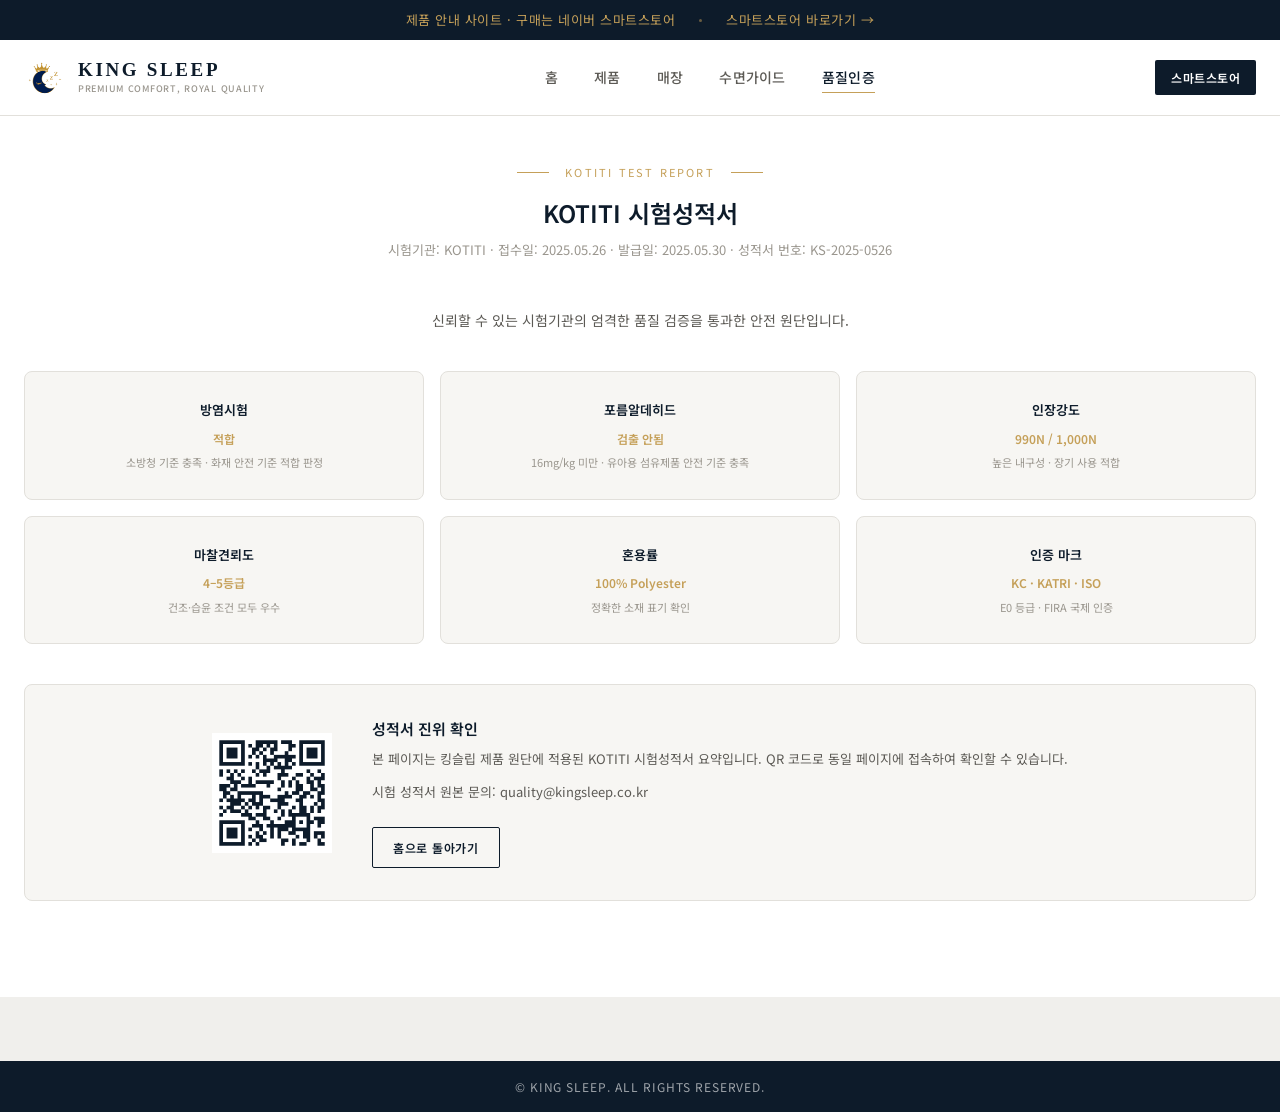
==== commit f56a052f: "Fix logo transparency and prevent clipped placement. Regenerate clean transparent marks and relax CS" ====
--- a/kotiti-report.html
+++ b/kotiti-report.html
@@ -7,8 +7,8 @@
   <link rel="preconnect" href="https://fonts.googleapis.com">
   <link rel="preconnect" href="https://fonts.gstatic.com" crossorigin>
   <link href="https://fonts.googleapis.com/css2?family=Noto+Sans+KR:wght@400;500;600&display=swap" rel="stylesheet">
-  <link rel="stylesheet" href="css/styles.css?v=4">
-  <link rel="stylesheet" href="css/components.css?v=4">
+  <link rel="stylesheet" href="css/styles.css?v=6">
+  <link rel="stylesheet" href="css/components.css?v=6">
   <link rel="icon" href="assets/favicon.ico">
 </head>
 <body>
@@ -20,7 +20,7 @@
   <header class="header">
     <div class="container header__inner">
       <a href="index.html" class="logo" aria-label="KING SLEEP 홈">
-        <img src="assets/logo-mark.png" alt="" class="logo__mark" width="36" height="36" aria-hidden="true">
+        <img src="assets/logo-mark.png" alt="" class="logo__mark" aria-hidden="true">
         <span class="logo__copy">
           <span class="logo__wordmark">KING SLEEP</span>
           <span class="logo__slogan">Premium Comfort, Royal Quality</span>
--- a/css/styles.css
+++ b/css/styles.css
@@ -119,6 +119,7 @@
   backdrop-filter: blur(12px);
   border-bottom: 1px solid var(--gray-200);
   transition: box-shadow 0.3s var(--ease);
+  overflow: visible;
 }
 
 .header.scrolled {
@@ -136,18 +137,20 @@
 .logo {
   display: flex;
   align-items: center;
-  gap: 10px;
+  gap: 12px;
   flex-shrink: 0;
   text-decoration: none;
+  overflow: visible;
 }
 
 .logo__mark {
-  height: 36px !important;
-  width: auto !important;
-  max-width: 48px;
+  height: 42px;
+  width: auto;
   flex-shrink: 0;
   object-fit: contain;
+  object-position: center;
   display: block;
+  background: transparent;
 }
 
 .logo__copy {
@@ -266,10 +269,12 @@
 }
 
 .hero__brand-mark {
-  height: 56px !important;
-  width: auto !important;
-  max-width: 80px;
+  height: 72px;
+  width: auto;
   object-fit: contain;
+  object-position: center;
+  display: block;
+  background: transparent;
 }
 
 .hero__brand-wordmark {
@@ -776,10 +781,12 @@
 }
 
 .brand-promise__mark {
-  height: 48px !important;
-  width: auto !important;
-  max-width: 72px;
+  height: 64px;
+  width: auto;
   object-fit: contain;
+  object-position: center;
+  display: block;
+  background: transparent;
 }
 
 .brand-promise__wordmark {
@@ -836,12 +843,13 @@
 }
 
 .footer__logo .logo__mark {
-  width: 40px !important;
-  height: 40px !important;
-  max-width: 40px !important;
+  width: auto;
+  height: 48px;
   flex-shrink: 0;
   object-fit: contain;
+  object-position: center;
   display: block;
+  background: transparent;
 }
 
 .footer__logo .logo__copy {
@@ -1278,6 +1286,10 @@
     display: none;
   }
 
+  .logo__mark {
+    height: 34px;
+  }
+
   .logo__wordmark {
     font-size: 1.05rem;
     letter-spacing: 0.1em;
@@ -1287,12 +1299,12 @@
     display: none;
   }
 
-  .logo__mark {
-    height: 30px;
-  }
-
   .hero__brand-mark {
-    height: 44px;
+    height: 56px;
+  }
+
+  .brand-promise__mark {
+    height: 52px;
   }
 
   .nav {
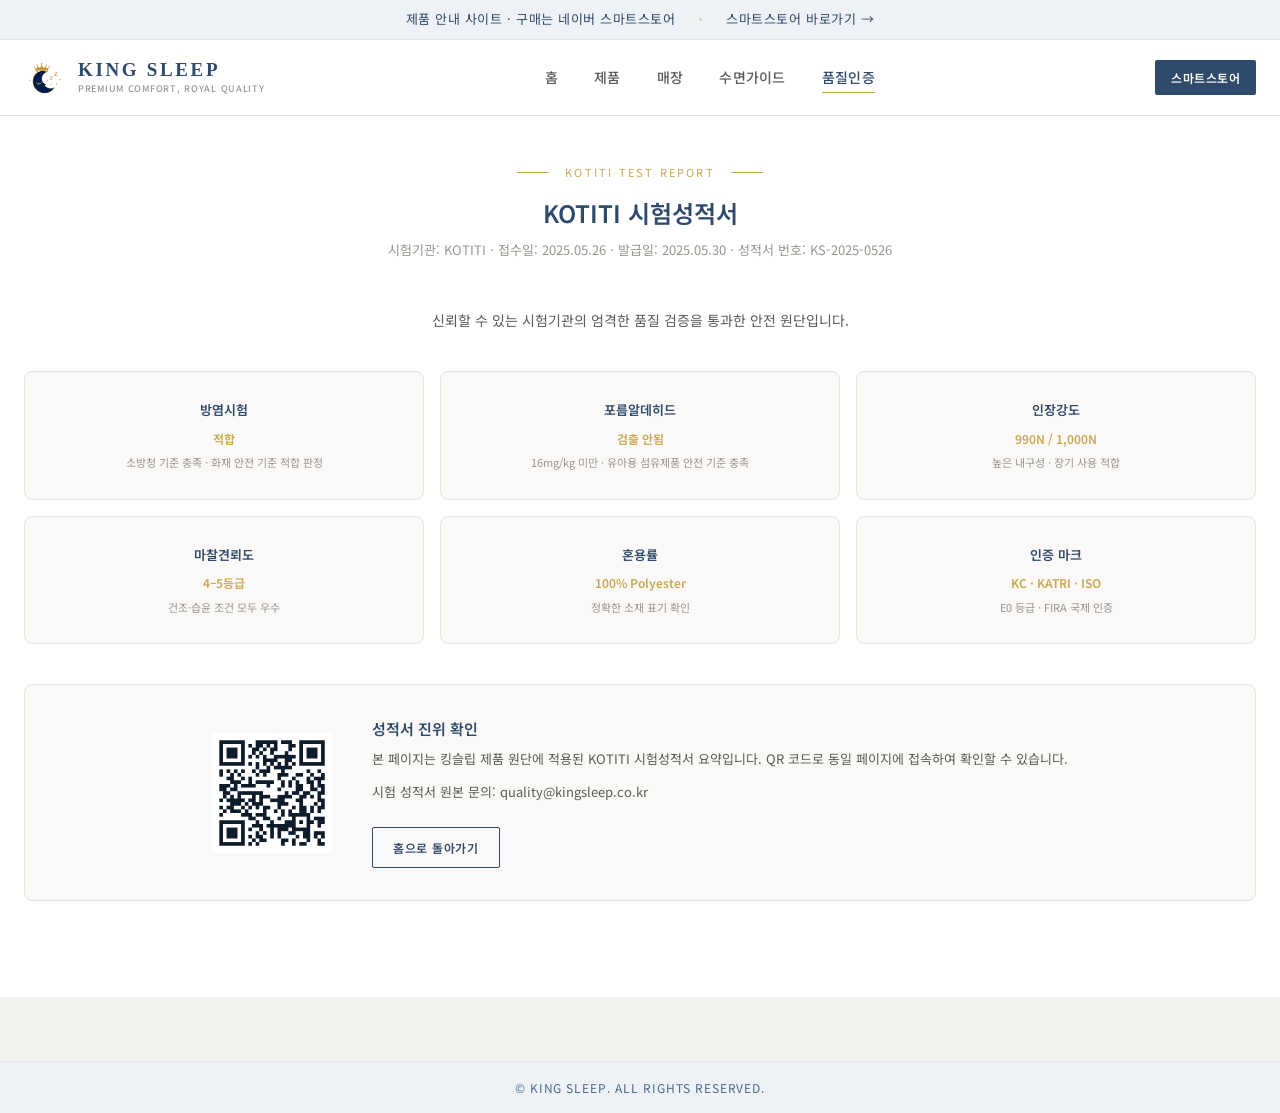
==== commit 9cb0caa4: "Brighten the site palette and lighten key bands. Shift navy to a softer blue, convert hero/banner/pr" ====
--- a/kotiti-report.html
+++ b/kotiti-report.html
@@ -4,12 +4,31 @@
   <meta charset="UTF-8">
   <meta name="viewport" content="width=device-width, initial-scale=1.0">
   <title>KOTITI 시험성적서 — KING SLEEP</title>
+  <meta name="description" content="킹슬립 KOTITI 원단 시험성적서 및 품질 인증 안내">
+  <meta property="og:title" content="KOTITI 시험성적서 — KING SLEEP">
+  <meta property="og:description" content="킹슬립 KOTITI 원단 시험성적서 및 품질 인증 안내">
+  <meta property="og:image" content="https://kingsleep-website.vercel.app/assets/og-image.jpg">
+  <meta property="og:image:width" content="1200">
+  <meta property="og:image:height" content="630">
+  <meta property="og:url" content="https://kingsleep-website.vercel.app/kotiti-report.html">
+  <meta property="og:type" content="website">
+  <meta property="og:locale" content="ko_KR">
+  <meta property="og:site_name" content="KING SLEEP">
+  <meta name="twitter:card" content="summary_large_image">
+  <meta name="twitter:title" content="KOTITI 시험성적서 — KING SLEEP">
+  <meta name="twitter:description" content="킹슬립 KOTITI 원단 시험성적서 및 품질 인증 안내">
+  <meta name="twitter:image" content="https://kingsleep-website.vercel.app/assets/og-image.jpg">
   <link rel="preconnect" href="https://fonts.googleapis.com">
   <link rel="preconnect" href="https://fonts.gstatic.com" crossorigin>
   <link href="https://fonts.googleapis.com/css2?family=Noto+Sans+KR:wght@400;500;600&display=swap" rel="stylesheet">
-  <link rel="stylesheet" href="css/styles.css?v=6">
-  <link rel="stylesheet" href="css/components.css?v=6">
-  <link rel="icon" href="assets/favicon.ico">
+  <link rel="stylesheet" href="css/styles.css?v=7">
+  <link rel="stylesheet" href="css/components.css?v=7">
+  <link rel="icon" href="assets/favicon.ico" sizes="any">
+  <link rel="icon" type="image/png" sizes="16x16" href="assets/favicon-16x16.png">
+  <link rel="icon" type="image/png" sizes="32x32" href="assets/favicon-32x32.png">
+  <link rel="apple-touch-icon" sizes="180x180" href="assets/apple-touch-icon.png">
+  <link rel="manifest" href="site.webmanifest">
+  <meta name="theme-color" content="#2F4A6A">
 </head>
 <body>
   <div class="top-banner">
--- a/css/styles.css
+++ b/css/styles.css
@@ -1,23 +1,25 @@
 /* King Sleep — Premium bedding brand */
 :root {
-  --navy: #0d1b2a;
-  --navy-light: #1b2d45;
-  --gold: #c5a059;
-  --gold-light: #d4b87a;
-  --gold-muted: rgba(197, 160, 89, 0.15);
+  --navy: #2f4a6a;
+  --navy-deep: #1e334d;
+  --navy-light: #4a6a8a;
+  --navy-wash: #eef2f7;
+  --gold: #c9a84f;
+  --gold-light: #dbbf78;
+  --gold-muted: rgba(201, 168, 79, 0.18);
   --white: #ffffff;
-  --off-white: #f7f6f3;
-  --gray-100: #f0efec;
-  --gray-200: #e2e0db;
+  --off-white: #faf9f7;
+  --gray-100: #f3f2ef;
+  --gray-200: #e5e3de;
   --gray-400: #9a968e;
   --gray-600: #5c5a55;
-  --text: #1a1a1a;
+  --text: #243040;
   --max-width: 1280px;
   --header-h: 76px;
   --banner-h: 40px;
   --ease: cubic-bezier(0.4, 0, 0.2, 1);
-  --shadow-sm: 0 2px 12px rgba(13, 27, 42, 0.06);
-  --shadow-md: 0 8px 32px rgba(13, 27, 42, 0.1);
+  --shadow-sm: 0 2px 12px rgba(47, 74, 106, 0.06);
+  --shadow-md: 0 8px 32px rgba(47, 74, 106, 0.1);
 }
 
 *,
@@ -77,8 +79,9 @@
   right: 0;
   z-index: 200;
   height: var(--banner-h);
-  background: var(--navy);
-  color: var(--gold);
+  background: var(--navy-wash);
+  color: var(--navy);
+  border-bottom: 1px solid var(--gray-200);
   font-size: 0.8125rem;
   letter-spacing: 0.04em;
   display: flex;
@@ -241,14 +244,14 @@
   transition: transform 0.3s;
 }
 
-/* ── Hero (Simmons: 시원한 비주얼) ── */
+/* ── Hero ── */
 .hero {
   margin-top: calc(var(--banner-h) + var(--header-h));
   min-height: calc(100vh - var(--banner-h) - var(--header-h));
   max-height: 900px;
   display: grid;
   grid-template-columns: 1fr 1.1fr;
-  background: var(--navy);
+  background: linear-gradient(160deg, #f7f9fc 0%, #e8eef6 48%, #dce6f1 100%);
   overflow: hidden;
 }
 
@@ -257,7 +260,7 @@
   flex-direction: column;
   justify-content: center;
   padding: 80px 64px 80px max(48px, calc((100vw - var(--max-width)) / 2 + 24px));
-  color: var(--white);
+  color: var(--navy);
 }
 
 .hero__brand {
@@ -282,21 +285,21 @@
   font-size: clamp(2rem, 4vw, 2.75rem);
   font-weight: 600;
   letter-spacing: 0.16em;
-  color: var(--gold);
+  color: var(--navy);
   line-height: 1.1;
 }
 
 .hero__brand-slogan {
   font-size: 0.75rem;
   letter-spacing: 0.14em;
-  color: rgba(255, 255, 255, 0.65);
+  color: var(--navy-light);
   text-transform: uppercase;
 }
 
 .hero__brand-tagline {
   font-family: "Noto Serif KR", serif;
   font-size: 0.9375rem;
-  color: var(--gold-light);
+  color: var(--gold);
   letter-spacing: 0.02em;
 }
 
@@ -305,7 +308,7 @@
   font-size: clamp(2.5rem, 5vw, 4rem);
   font-weight: 600;
   letter-spacing: 0.14em;
-  color: var(--gold);
+  color: var(--navy);
   line-height: 1.1;
   margin-bottom: 12px;
 }
@@ -313,7 +316,7 @@
 .hero__tagline-en {
   font-size: 0.75rem;
   letter-spacing: 0.2em;
-  color: var(--gold-light);
+  color: var(--navy-light);
   margin-bottom: 32px;
 }
 
@@ -339,7 +342,7 @@
 .hero__tagline-ko {
   font-family: "Cormorant Garamond", "Noto Serif KR", serif;
   font-size: 1.25rem;
-  color: rgba(255, 255, 255, 0.85);
+  color: var(--gray-600);
   margin-bottom: 48px;
 }
 
@@ -364,18 +367,19 @@
   justify-content: center;
   color: var(--gold);
   font-size: 1rem;
+  background: rgba(255, 255, 255, 0.55);
 }
 
 .hero__value-title {
   font-size: 0.625rem;
   letter-spacing: 0.12em;
-  color: var(--gold);
+  color: var(--navy);
   margin-bottom: 4px;
 }
 
 .hero__value-desc {
   font-size: 0.6875rem;
-  color: rgba(255, 255, 255, 0.5);
+  color: var(--gray-600);
   line-height: 1.4;
 }
 
@@ -394,7 +398,7 @@
   content: "";
   position: absolute;
   inset: 0;
-  background: linear-gradient(90deg, var(--navy) 0%, transparent 30%);
+  background: linear-gradient(90deg, #e8eef6 0%, transparent 32%);
   z-index: 1;
   pointer-events: none;
 }
@@ -472,7 +476,7 @@
 .promo-card__overlay {
   position: absolute;
   inset: 0;
-  background: linear-gradient(0deg, rgba(13, 27, 42, 0.7) 0%, transparent 60%);
+  background: linear-gradient(0deg, rgba(47, 74, 106, 0.7) 0%, transparent 60%);
   display: flex;
   flex-direction: column;
   justify-content: flex-end;
@@ -528,7 +532,7 @@
 .product-card__hover {
   position: absolute;
   inset: 0;
-  background: rgba(13, 27, 42, 0.82);
+  background: rgba(47, 74, 106, 0.82);
   display: flex;
   flex-direction: column;
   align-items: center;
@@ -766,8 +770,8 @@
 
 /* ── Brand promise band ── */
 .brand-promise {
-  background: var(--navy);
-  color: var(--white);
+  background: linear-gradient(180deg, var(--navy-wash) 0%, #e4ebf4 100%);
+  color: var(--navy);
   padding: 56px 0;
   text-align: center;
 }
@@ -794,13 +798,13 @@
   font-size: 1.5rem;
   font-weight: 600;
   letter-spacing: 0.16em;
-  color: var(--gold);
+  color: var(--navy);
 }
 
 .brand-promise__slogan {
   font-size: 0.6875rem;
   letter-spacing: 0.14em;
-  color: rgba(255, 255, 255, 0.55);
+  color: var(--navy-light);
   text-transform: uppercase;
 }
 
@@ -816,7 +820,7 @@
   margin: 0 auto;
   font-size: 0.9375rem;
   line-height: 1.8;
-  color: rgba(255, 255, 255, 0.8);
+  color: var(--gray-600);
 }
 
 /* ── Footer ── */
@@ -903,8 +907,9 @@
 }
 
 .footer__bottom {
-  background: var(--navy);
-  color: rgba(255, 255, 255, 0.6);
+  background: var(--navy-wash);
+  color: var(--navy-light);
+  border-top: 1px solid var(--gray-200);
   text-align: center;
   padding: 16px;
   font-size: 0.75rem;
@@ -1207,7 +1212,7 @@
   flex-direction: column;
   justify-content: flex-end;
   padding: 40px;
-  background: linear-gradient(0deg, rgba(13, 27, 42, 0.6) 0%, transparent 50%);
+  background: linear-gradient(0deg, rgba(47, 74, 106, 0.6) 0%, transparent 50%);
   color: var(--white);
 }
 
--- a/css/components.css
+++ b/css/components.css
@@ -624,8 +624,8 @@
 
 /* Product detail — catalog mode */
 .product-detail--catalog .product-hero {
-  background: var(--navy);
-  color: var(--white);
+  background: linear-gradient(160deg, #f7f9fc 0%, #e8eef6 100%);
+  color: var(--navy);
   padding: 64px 0 48px;
   text-align: center;
 }
@@ -641,11 +641,12 @@
   font-size: clamp(2rem, 5vw, 3rem);
   letter-spacing: 0.08em;
   margin: 12px 0;
+  color: var(--navy);
 }
 
 .product-hero__tagline {
   font-size: 1rem;
-  color: var(--gold-light);
+  color: var(--navy-light);
   margin-bottom: 12px;
 }
 
@@ -653,7 +654,7 @@
   max-width: 560px;
   margin: 0 auto;
   font-size: 0.9375rem;
-  color: rgba(255, 255, 255, 0.8);
+  color: var(--gray-600);
   line-height: 1.7;
 }
 
@@ -845,7 +846,7 @@
 .catalog-card__hover {
   position: absolute;
   inset: 0;
-  background: rgba(13, 27, 42, 0.85);
+  background: rgba(47, 74, 106, 0.85);
   display: flex;
   flex-direction: column;
   align-items: center;
@@ -890,7 +891,7 @@
 .lineup-card__hover {
   position: absolute;
   inset: 0;
-  background: rgba(13, 27, 42, 0.8);
+  background: rgba(47, 74, 106, 0.8);
   display: flex;
   flex-direction: column;
   align-items: center;
@@ -1015,7 +1016,7 @@
 .styling-shot__overlay {
   position: absolute;
   inset: 0;
-  background: linear-gradient(to top, rgba(13, 27, 42, 0.75), transparent 55%);
+  background: linear-gradient(to top, rgba(47, 74, 106, 0.75), transparent 55%);
   display: flex;
   flex-direction: column;
   justify-content: flex-end;
@@ -1041,15 +1042,16 @@
   justify-content: space-between;
   gap: 24px;
   padding: 24px 28px;
-  background: var(--navy);
-  color: var(--white);
+  background: var(--navy-wash);
+  color: var(--navy);
+  border: 1px solid var(--gray-200);
   border-radius: 4px;
   margin-bottom: 32px;
 }
 
 .store-cta-bar p {
   font-size: 0.875rem;
-  color: rgba(255, 255, 255, 0.85);
+  color: var(--gray-600);
 }
 
 .store-cta-bar__actions {
@@ -1059,8 +1061,8 @@
 }
 
 .store-cta-bar .btn-outline {
-  border-color: rgba(255, 255, 255, 0.4);
-  color: var(--white);
+  border-color: var(--navy);
+  color: var(--navy);
 }
 
 .store-cta-bar .btn-outline:hover {
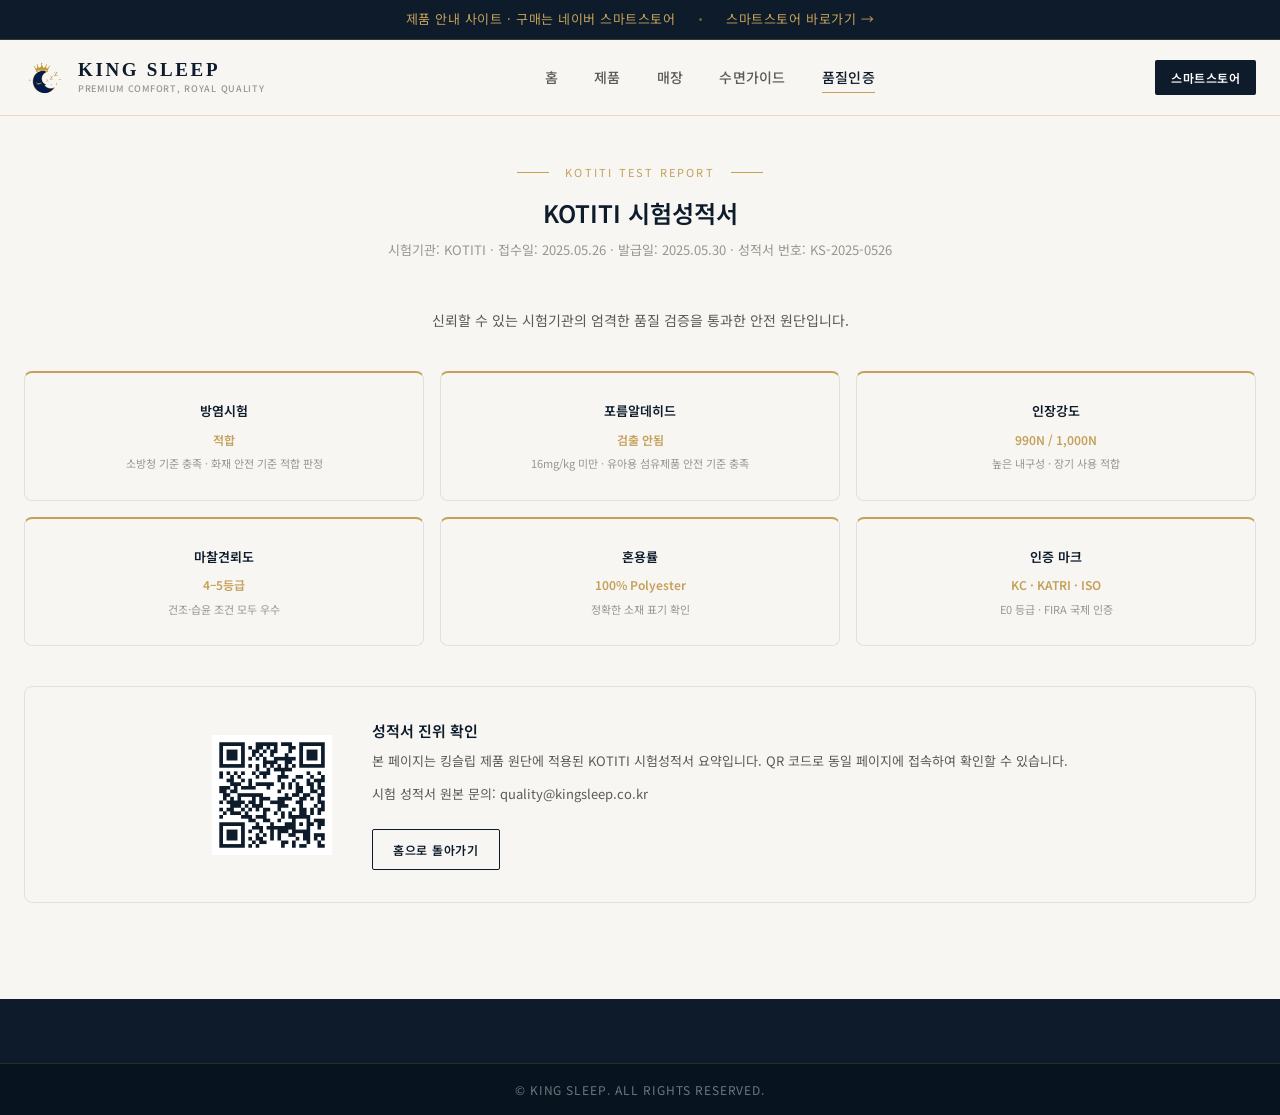
==== commit b8afabbf: "Restore the navy-gold furniture palette the client asked for. Deep navy hero, promise, and footer ba" ====
--- a/kotiti-report.html
+++ b/kotiti-report.html
@@ -21,14 +21,14 @@
   <link rel="preconnect" href="https://fonts.googleapis.com">
   <link rel="preconnect" href="https://fonts.gstatic.com" crossorigin>
   <link href="https://fonts.googleapis.com/css2?family=Noto+Sans+KR:wght@400;500;600&display=swap" rel="stylesheet">
-  <link rel="stylesheet" href="css/styles.css?v=7">
-  <link rel="stylesheet" href="css/components.css?v=7">
+  <link rel="stylesheet" href="css/styles.css?v=8">
+  <link rel="stylesheet" href="css/components.css?v=8">
   <link rel="icon" href="assets/favicon.ico" sizes="any">
   <link rel="icon" type="image/png" sizes="16x16" href="assets/favicon-16x16.png">
   <link rel="icon" type="image/png" sizes="32x32" href="assets/favicon-32x32.png">
   <link rel="apple-touch-icon" sizes="180x180" href="assets/apple-touch-icon.png">
   <link rel="manifest" href="site.webmanifest">
-  <meta name="theme-color" content="#2F4A6A">
+  <meta name="theme-color" content="#0D1B2A">
 </head>
 <body>
   <div class="top-banner">
--- a/css/styles.css
+++ b/css/styles.css
@@ -1,25 +1,31 @@
-/* King Sleep — Premium bedding brand */
+/* King Sleep — Premium sleep furniture (navy · gold · linen) */
 :root {
-  --navy: #2f4a6a;
-  --navy-deep: #1e334d;
-  --navy-light: #4a6a8a;
-  --navy-wash: #eef2f7;
-  --gold: #c9a84f;
-  --gold-light: #dbbf78;
-  --gold-muted: rgba(201, 168, 79, 0.18);
+  --navy: #0d1b2a;
+  --navy-deep: #07131f;
+  --navy-light: #1b2d45;
+  --navy-mist: #243447;
+  --navy-wash: #eef1f4;
+  --gold: #c5a059;
+  --gold-light: #d4b87a;
+  --gold-muted: rgba(197, 160, 89, 0.15);
   --white: #ffffff;
-  --off-white: #faf9f7;
-  --gray-100: #f3f2ef;
-  --gray-200: #e5e3de;
+  --linen: #f6f3ed;
+  --off-white: #f7f6f3;
+  --gray-100: #f0efec;
+  --gray-200: #e2e0db;
   --gray-400: #9a968e;
   --gray-600: #5c5a55;
-  --text: #243040;
+  --text: #1a1a1a;
   --max-width: 1280px;
   --header-h: 76px;
   --banner-h: 40px;
   --ease: cubic-bezier(0.4, 0, 0.2, 1);
-  --shadow-sm: 0 2px 12px rgba(47, 74, 106, 0.06);
-  --shadow-md: 0 8px 32px rgba(47, 74, 106, 0.1);
+  --radius-sm: 2px;
+  --radius-md: 4px;
+  --radius-lg: 8px;
+  --shadow-sm: 0 2px 16px rgba(13, 27, 42, 0.07);
+  --shadow-md: 0 12px 40px rgba(13, 27, 42, 0.16);
+  --hairline-gold: rgba(197, 160, 89, 0.34);
 }
 
 *,
@@ -38,9 +44,14 @@
 body {
   font-family: "Noto Sans KR", -apple-system, BlinkMacSystemFont, sans-serif;
   color: var(--text);
-  background: var(--white);
+  background: var(--off-white);
   line-height: 1.6;
   -webkit-font-smoothing: antialiased;
+}
+
+:focus-visible {
+  outline: 2px solid var(--gold);
+  outline-offset: 3px;
 }
 
 img {
@@ -79,9 +90,9 @@
   right: 0;
   z-index: 200;
   height: var(--banner-h);
-  background: var(--navy-wash);
-  color: var(--navy);
-  border-bottom: 1px solid var(--gray-200);
+  background: var(--navy);
+  color: var(--gold);
+  border-bottom: 1px solid rgba(197, 160, 89, 0.22);
   font-size: 0.8125rem;
   letter-spacing: 0.04em;
   display: flex;
@@ -118,15 +129,16 @@
   right: 0;
   z-index: 100;
   height: var(--header-h);
-  background: rgba(255, 255, 255, 0.96);
-  backdrop-filter: blur(12px);
-  border-bottom: 1px solid var(--gray-200);
-  transition: box-shadow 0.3s var(--ease);
+  background: rgba(247, 246, 243, 0.94);
+  backdrop-filter: blur(16px);
+  border-bottom: 1px solid var(--hairline-gold);
+  transition: box-shadow 0.3s var(--ease), background 0.3s var(--ease);
   overflow: visible;
 }
 
 .header.scrolled {
   box-shadow: var(--shadow-sm);
+  background: rgba(247, 246, 243, 0.98);
 }
 
 .header__inner {
@@ -244,14 +256,16 @@
   transition: transform 0.3s;
 }
 
-/* ── Hero ── */
+/* ── Hero (cinematic navy, gold lockup) ── */
 .hero {
   margin-top: calc(var(--banner-h) + var(--header-h));
-  min-height: calc(100vh - var(--banner-h) - var(--header-h));
-  max-height: 900px;
+  height: min(900px, calc(100vh - var(--banner-h) - var(--header-h)));
+  min-height: 560px;
   display: grid;
   grid-template-columns: 1fr 1.1fr;
-  background: linear-gradient(160deg, #f7f9fc 0%, #e8eef6 48%, #dce6f1 100%);
+  background:
+    radial-gradient(90% 70% at 12% 18%, rgba(197, 160, 89, 0.12) 0%, transparent 52%),
+    linear-gradient(165deg, var(--navy) 0%, var(--navy-deep) 100%);
   overflow: hidden;
 }
 
@@ -260,7 +274,7 @@
   flex-direction: column;
   justify-content: center;
   padding: 80px 64px 80px max(48px, calc((100vw - var(--max-width)) / 2 + 24px));
-  color: var(--navy);
+  color: var(--white);
 }
 
 .hero__brand {
@@ -285,21 +299,21 @@
   font-size: clamp(2rem, 4vw, 2.75rem);
   font-weight: 600;
   letter-spacing: 0.16em;
-  color: var(--navy);
+  color: var(--gold);
   line-height: 1.1;
 }
 
 .hero__brand-slogan {
   font-size: 0.75rem;
   letter-spacing: 0.14em;
-  color: var(--navy-light);
+  color: rgba(255, 255, 255, 0.62);
   text-transform: uppercase;
 }
 
 .hero__brand-tagline {
   font-family: "Noto Serif KR", serif;
   font-size: 0.9375rem;
-  color: var(--gold);
+  color: var(--gold-light);
   letter-spacing: 0.02em;
 }
 
@@ -308,7 +322,7 @@
   font-size: clamp(2.5rem, 5vw, 4rem);
   font-weight: 600;
   letter-spacing: 0.14em;
-  color: var(--navy);
+  color: var(--gold);
   line-height: 1.1;
   margin-bottom: 12px;
 }
@@ -316,7 +330,7 @@
 .hero__tagline-en {
   font-size: 0.75rem;
   letter-spacing: 0.2em;
-  color: var(--navy-light);
+  color: var(--gold-light);
   margin-bottom: 32px;
 }
 
@@ -342,7 +356,7 @@
 .hero__tagline-ko {
   font-family: "Cormorant Garamond", "Noto Serif KR", serif;
   font-size: 1.25rem;
-  color: var(--gray-600);
+  color: rgba(255, 255, 255, 0.85);
   margin-bottom: 48px;
 }
 
@@ -367,19 +381,19 @@
   justify-content: center;
   color: var(--gold);
   font-size: 1rem;
-  background: rgba(255, 255, 255, 0.55);
+  background: rgba(197, 160, 89, 0.08);
 }
 
 .hero__value-title {
   font-size: 0.625rem;
   letter-spacing: 0.12em;
-  color: var(--navy);
+  color: var(--gold);
   margin-bottom: 4px;
 }
 
 .hero__value-desc {
   font-size: 0.6875rem;
-  color: var(--gray-600);
+  color: rgba(255, 255, 255, 0.55);
   line-height: 1.4;
 }
 
@@ -398,7 +412,7 @@
   content: "";
   position: absolute;
   inset: 0;
-  background: linear-gradient(90deg, #e8eef6 0%, transparent 32%);
+  background: linear-gradient(90deg, var(--navy) 0%, transparent 30%);
   z-index: 1;
   pointer-events: none;
 }
@@ -476,7 +490,7 @@
 .promo-card__overlay {
   position: absolute;
   inset: 0;
-  background: linear-gradient(0deg, rgba(47, 74, 106, 0.7) 0%, transparent 60%);
+  background: linear-gradient(0deg, rgba(13, 27, 42, 0.72) 0%, transparent 60%);
   display: flex;
   flex-direction: column;
   justify-content: flex-end;
@@ -532,7 +546,7 @@
 .product-card__hover {
   position: absolute;
   inset: 0;
-  background: rgba(47, 74, 106, 0.82);
+  background: rgba(13, 27, 42, 0.82);
   display: flex;
   flex-direction: column;
   align-items: center;
@@ -666,10 +680,11 @@
 
 .trust-card {
   background: var(--off-white);
-  border-radius: 8px;
+  border-radius: var(--radius-lg);
   padding: 28px 20px;
   text-align: center;
   border: 1px solid var(--gray-200);
+  border-top: 2px solid var(--gold);
 }
 
 .trust-card__icon {
@@ -770,9 +785,11 @@
 
 /* ── Brand promise band ── */
 .brand-promise {
-  background: linear-gradient(180deg, var(--navy-wash) 0%, #e4ebf4 100%);
-  color: var(--navy);
-  padding: 56px 0;
+  background:
+    radial-gradient(80% 120% at 50% 0%, rgba(197, 160, 89, 0.14) 0%, transparent 55%),
+    var(--navy);
+  color: var(--white);
+  padding: 72px 0;
   text-align: center;
 }
 
@@ -798,13 +815,13 @@
   font-size: 1.5rem;
   font-weight: 600;
   letter-spacing: 0.16em;
-  color: var(--navy);
+  color: var(--gold);
 }
 
 .brand-promise__slogan {
   font-size: 0.6875rem;
   letter-spacing: 0.14em;
-  color: var(--navy-light);
+  color: rgba(255, 255, 255, 0.55);
   text-transform: uppercase;
 }
 
@@ -820,12 +837,12 @@
   margin: 0 auto;
   font-size: 0.9375rem;
   line-height: 1.8;
-  color: var(--gray-600);
+  color: rgba(255, 255, 255, 0.8);
 }
 
 /* ── Footer ── */
 .footer {
-  background: var(--gray-100);
+  background: var(--navy);
   padding: 64px 0 0;
 }
 
@@ -868,7 +885,7 @@
   font-size: 1.25rem;
   letter-spacing: 0.14em;
   line-height: 1.15;
-  color: var(--navy);
+  color: var(--gold);
 }
 
 .footer__logo .logo__slogan {
@@ -876,14 +893,14 @@
   letter-spacing: 0.08em;
   white-space: normal;
   line-height: 1.35;
-  color: var(--gray-400);
+  color: rgba(255, 255, 255, 0.5);
   text-transform: uppercase;
 }
 
 .footer__logo .logo__tagline {
   font-family: "Noto Serif KR", serif;
   font-size: 0.8125rem;
-  color: var(--gray-600);
+  color: rgba(255, 255, 255, 0.72);
   margin-top: 2px;
   line-height: 1.5;
 }
@@ -892,7 +909,7 @@
   font-size: 0.75rem;
   font-weight: 600;
   letter-spacing: 0.08em;
-  color: var(--navy);
+  color: var(--gold);
   margin-bottom: 16px;
 }
 
@@ -900,16 +917,21 @@
   list-style: none;
 }
 
-.footer li {
+.footer li,
+.footer a {
   font-size: 0.8125rem;
-  color: var(--gray-600);
+  color: rgba(255, 255, 255, 0.72);
   line-height: 1.8;
 }
 
+.footer a:hover {
+  color: var(--gold);
+}
+
 .footer__bottom {
-  background: var(--navy-wash);
-  color: var(--navy-light);
-  border-top: 1px solid var(--gray-200);
+  background: var(--navy-deep);
+  color: rgba(255, 255, 255, 0.42);
+  border-top: 1px solid rgba(197, 160, 89, 0.18);
   text-align: center;
   padding: 16px;
   font-size: 0.75rem;
@@ -1069,13 +1091,14 @@
   font-size: 0.8125rem;
   font-weight: 600;
   letter-spacing: 0.08em;
-  border-radius: 2px;
-  transition: background 0.3s;
+  border-radius: var(--radius-sm);
+  transition: background 0.3s, color 0.3s;
   margin-top: 8px;
 }
 
 .btn-primary:hover {
-  background: var(--navy-light);
+  background: var(--gold);
+  color: var(--navy);
 }
 
 .btn-secondary {
@@ -1212,7 +1235,7 @@
   flex-direction: column;
   justify-content: flex-end;
   padding: 40px;
-  background: linear-gradient(0deg, rgba(47, 74, 106, 0.6) 0%, transparent 50%);
+  background: linear-gradient(0deg, rgba(13, 27, 42, 0.68) 0%, transparent 50%);
   color: var(--white);
 }
 
@@ -1235,6 +1258,8 @@
 @media (max-width: 1024px) {
   .hero {
     grid-template-columns: 1fr;
+    height: auto;
+    min-height: 0;
     max-height: none;
   }
 
@@ -1318,7 +1343,7 @@
     top: calc(var(--banner-h) + var(--header-h));
     left: 0;
     right: 0;
-    background: var(--white);
+    background: var(--off-white);
     flex-direction: column;
     padding: 24px;
     gap: 20px;
--- a/css/components.css
+++ b/css/components.css
@@ -392,7 +392,8 @@
 }
 
 .phone-cta__btn:hover {
-  background: var(--navy-light);
+  background: var(--gold);
+  color: var(--navy);
 }
 
 .phone-cta__btn svg {
@@ -427,12 +428,14 @@
   font-size: 0.75rem;
   font-weight: 600;
   letter-spacing: 0.04em;
-  border-radius: 2px;
+  border-radius: var(--radius-sm);
   white-space: nowrap;
+  transition: background 0.25s, color 0.25s;
 }
 
 .btn-smartstore-header:hover {
-  background: var(--navy-light);
+  background: var(--gold);
+  color: var(--navy);
 }
 
 .catalog-card {
@@ -624,8 +627,10 @@
 
 /* Product detail — catalog mode */
 .product-detail--catalog .product-hero {
-  background: linear-gradient(160deg, #f7f9fc 0%, #e8eef6 100%);
-  color: var(--navy);
+  background:
+    radial-gradient(90% 80% at 50% 0%, rgba(197, 160, 89, 0.12) 0%, transparent 55%),
+    linear-gradient(165deg, var(--navy) 0%, var(--navy-deep) 100%);
+  color: var(--white);
   padding: 64px 0 48px;
   text-align: center;
 }
@@ -641,12 +646,12 @@
   font-size: clamp(2rem, 5vw, 3rem);
   letter-spacing: 0.08em;
   margin: 12px 0;
-  color: var(--navy);
+  color: var(--gold);
 }
 
 .product-hero__tagline {
   font-size: 1rem;
-  color: var(--navy-light);
+  color: var(--gold-light);
   margin-bottom: 12px;
 }
 
@@ -654,7 +659,7 @@
   max-width: 560px;
   margin: 0 auto;
   font-size: 0.9375rem;
-  color: var(--gray-600);
+  color: rgba(255, 255, 255, 0.8);
   line-height: 1.7;
 }
 
@@ -846,7 +851,7 @@
 .catalog-card__hover {
   position: absolute;
   inset: 0;
-  background: rgba(47, 74, 106, 0.85);
+  background: rgba(13, 27, 42, 0.85);
   display: flex;
   flex-direction: column;
   align-items: center;
@@ -891,7 +896,7 @@
 .lineup-card__hover {
   position: absolute;
   inset: 0;
-  background: rgba(47, 74, 106, 0.8);
+  background: rgba(13, 27, 42, 0.8);
   display: flex;
   flex-direction: column;
   align-items: center;
@@ -1016,7 +1021,7 @@
 .styling-shot__overlay {
   position: absolute;
   inset: 0;
-  background: linear-gradient(to top, rgba(47, 74, 106, 0.75), transparent 55%);
+  background: linear-gradient(to top, rgba(13, 27, 42, 0.78), transparent 55%);
   display: flex;
   flex-direction: column;
   justify-content: flex-end;
@@ -1042,16 +1047,16 @@
   justify-content: space-between;
   gap: 24px;
   padding: 24px 28px;
-  background: var(--navy-wash);
-  color: var(--navy);
-  border: 1px solid var(--gray-200);
-  border-radius: 4px;
+  background: var(--navy);
+  color: var(--white);
+  border: 1px solid rgba(197, 160, 89, 0.28);
+  border-radius: var(--radius-md);
   margin-bottom: 32px;
 }
 
 .store-cta-bar p {
   font-size: 0.875rem;
-  color: var(--gray-600);
+  color: rgba(255, 255, 255, 0.85);
 }
 
 .store-cta-bar__actions {
@@ -1061,11 +1066,12 @@
 }
 
 .store-cta-bar .btn-outline {
-  border-color: var(--navy);
-  color: var(--navy);
+  border-color: rgba(255, 255, 255, 0.4);
+  color: var(--white);
 }
 
 .store-cta-bar .btn-outline:hover {
+  background: transparent;
   border-color: var(--gold);
   color: var(--gold);
 }
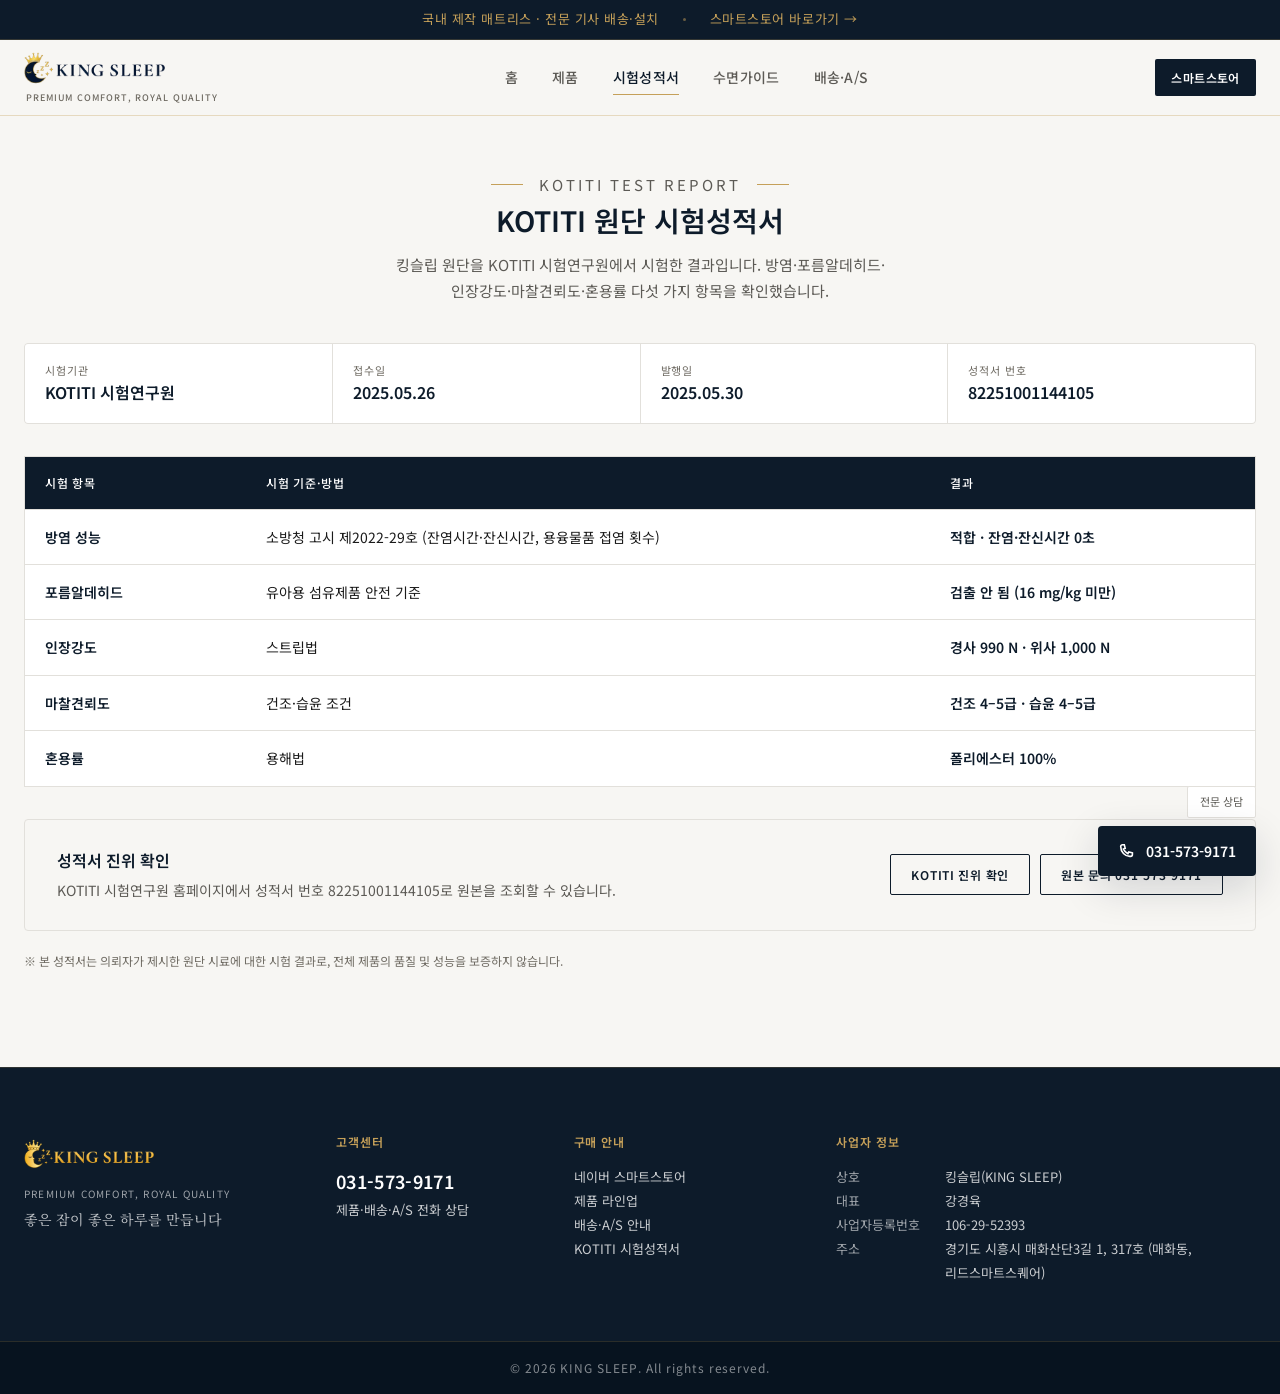
==== commit 528e1f13: "Launch-ready kingsleep.co.kr: real business facts, SEO, official logos. Replace mock-up placeholders" ====
--- a/kotiti-report.html
+++ b/kotiti-report.html
@@ -3,124 +3,172 @@
 <head>
   <meta charset="UTF-8">
   <meta name="viewport" content="width=device-width, initial-scale=1.0">
-  <title>KOTITI 시험성적서 — KING SLEEP</title>
-  <meta name="description" content="킹슬립 KOTITI 원단 시험성적서 및 품질 인증 안내">
-  <meta property="og:title" content="KOTITI 시험성적서 — KING SLEEP">
-  <meta property="og:description" content="킹슬립 KOTITI 원단 시험성적서 및 품질 인증 안내">
-  <meta property="og:image" content="https://kingsleep-website.vercel.app/assets/og-image.jpg">
+  <title>KOTITI 원단 시험성적서 | 킹슬립 KING SLEEP</title>
+  <meta name="description" content="킹슬립 원단의 KOTITI 시험연구원 시험 결과. 방염 적합, 포름알데히드 검출 안 됨, 인장강도·마찰견뢰도·혼용률. 성적서 번호 82251001144105.">
+  <link rel="canonical" href="https://kingsleep.co.kr/kotiti-report.html">
+  <meta property="og:type" content="website">
+  <meta property="og:site_name" content="킹슬립 KING SLEEP">
+  <meta property="og:locale" content="ko_KR">
+  <meta property="og:title" content="KOTITI 원단 시험성적서 | 킹슬립 KING SLEEP">
+  <meta property="og:description" content="방염 적합, 포름알데히드 검출 안 됨 등 킹슬립 원단의 KOTITI 시험 결과.">
+  <meta property="og:url" content="https://kingsleep.co.kr/kotiti-report.html">
+  <meta property="og:image" content="https://kingsleep.co.kr/assets/og-image.jpg">
   <meta property="og:image:width" content="1200">
   <meta property="og:image:height" content="630">
-  <meta property="og:url" content="https://kingsleep-website.vercel.app/kotiti-report.html">
-  <meta property="og:type" content="website">
-  <meta property="og:locale" content="ko_KR">
-  <meta property="og:site_name" content="KING SLEEP">
   <meta name="twitter:card" content="summary_large_image">
-  <meta name="twitter:title" content="KOTITI 시험성적서 — KING SLEEP">
-  <meta name="twitter:description" content="킹슬립 KOTITI 원단 시험성적서 및 품질 인증 안내">
-  <meta name="twitter:image" content="https://kingsleep-website.vercel.app/assets/og-image.jpg">
+  <meta name="twitter:title" content="KOTITI 원단 시험성적서 | 킹슬립 KING SLEEP">
+  <meta name="twitter:description" content="방염 적합, 포름알데히드 검출 안 됨 등 킹슬립 원단의 KOTITI 시험 결과.">
+  <meta name="twitter:image" content="https://kingsleep.co.kr/assets/og-image.jpg">
+  <meta name="theme-color" content="#0D1B2A">
+  <link rel="icon" href="assets/favicon.ico" sizes="any">
+  <link rel="icon" type="image/png" sizes="32x32" href="assets/favicon-32x32.png">
+  <link rel="icon" type="image/png" sizes="16x16" href="assets/favicon-16x16.png">
+  <link rel="apple-touch-icon" sizes="180x180" href="assets/apple-touch-icon.png">
+  <link rel="manifest" href="site.webmanifest">
   <link rel="preconnect" href="https://fonts.googleapis.com">
   <link rel="preconnect" href="https://fonts.gstatic.com" crossorigin>
-  <link href="https://fonts.googleapis.com/css2?family=Noto+Sans+KR:wght@400;500;600&display=swap" rel="stylesheet">
-  <link rel="stylesheet" href="css/styles.css?v=8">
-  <link rel="stylesheet" href="css/components.css?v=8">
-  <link rel="icon" href="assets/favicon.ico" sizes="any">
-  <link rel="icon" type="image/png" sizes="16x16" href="assets/favicon-16x16.png">
-  <link rel="icon" type="image/png" sizes="32x32" href="assets/favicon-32x32.png">
-  <link rel="apple-touch-icon" sizes="180x180" href="assets/apple-touch-icon.png">
-  <link rel="manifest" href="site.webmanifest">
-  <meta name="theme-color" content="#0D1B2A">
+  <link rel="stylesheet" href="https://fonts.googleapis.com/css2?family=Cormorant+Garamond:wght@600&family=Noto+Sans+KR:wght@400;500;600&family=Noto+Serif+KR:wght@400;600&display=swap">
+  <link rel="stylesheet" href="css/styles.css?v=9">
+  <link rel="stylesheet" href="css/components.css?v=9">
 </head>
 <body>
+  <a class="skip-link" href="#main">본문 바로가기</a>
+
   <div class="top-banner">
-    <span class="top-banner__item">제품 안내 사이트 · 구매는 네이버 스마트스토어</span>
-    <span class="top-banner__dot"></span>
-    <a href="#" data-smartstore class="top-banner__item">스마트스토어 바로가기 →</a>
+    <span class="top-banner__item top-banner__rotate">제품 안내 사이트 · 구매는 네이버 스마트스토어</span>
+    <span class="top-banner__dot" aria-hidden="true"></span>
+    <a href="https://smartstore.naver.com/kingsleep" data-smartstore target="_blank" rel="noopener" class="top-banner__item top-banner__link">스마트스토어 바로가기 →</a>
   </div>
+
   <header class="header">
     <div class="container header__inner">
-      <a href="index.html" class="logo" aria-label="KING SLEEP 홈">
-        <img src="assets/logo-mark.png" alt="" class="logo__mark" aria-hidden="true">
-        <span class="logo__copy">
-          <span class="logo__wordmark">KING SLEEP</span>
-          <span class="logo__slogan">Premium Comfort, Royal Quality</span>
-        </span>
+      <a href="./" class="logo" aria-label="킹슬립 KING SLEEP 홈">
+        <img src="assets/logo-ks-navy.webp" alt="" class="logo__img" width="406" height="104">
+        <span class="logo__slogan">Premium Comfort, Royal Quality</span>
       </a>
-      <nav class="nav">
-        <a href="index.html">홈</a>
+      <nav class="nav" id="site-nav" aria-label="주요 메뉴">
+        <a href="./">홈</a>
         <a href="products.html">제품</a>
-        <a href="index.html#stores">매장</a>
+        <a href="kotiti-report.html" class="active" aria-current="page">시험성적서</a>
         <a href="sleep-hub.html">수면가이드</a>
-        <a href="index.html#trust" class="active">품질인증</a>
+        <a href="service-policy.html">배송·A/S</a>
       </nav>
       <div class="header__actions">
-        <a href="#" data-smartstore class="btn-smartstore-header">스마트스토어</a>
+        <a href="https://smartstore.naver.com/kingsleep" data-smartstore target="_blank" rel="noopener" class="btn-smartstore-header">스마트스토어</a>
+        <button type="button" class="menu-toggle" aria-label="메뉴 열기" aria-expanded="false" aria-controls="site-nav"><span></span><span></span><span></span></button>
       </div>
     </div>
   </header>
 
-  <main class="report-page">
+  <main id="main" class="report-page">
     <div class="container">
       <div class="report-header">
-        <div class="section-label__eyebrow" style="justify-content:center;margin-bottom:12px">KOTITI TEST REPORT</div>
-        <h1>KOTITI 시험성적서</h1>
-        <p class="report-meta">시험기관: KOTITI · 접수일: 2025.05.26 · 발급일: 2025.05.30 · 성적서 번호: KS-2025-0526</p>
+        <p class="section-label__eyebrow" lang="en">KOTITI TEST REPORT</p>
+        <h1>KOTITI 원단 시험성적서</h1>
+        <p>킹슬립 원단을 KOTITI 시험연구원에서 시험한 결과입니다. 방염·포름알데히드·인장강도·마찰견뢰도·혼용률 다섯 가지 항목을 확인했습니다.</p>
       </div>
 
-      <p style="text-align:center;color:var(--gray-600);font-size:0.875rem;margin-bottom:40px;max-width:560px;margin-inline:auto">
-        신뢰할 수 있는 시험기관의 엄격한 품질 검증을 통과한 안전 원단입니다.
-      </p>
+      <dl class="report-facts">
+        <div><dt>시험기관</dt><dd>KOTITI 시험연구원</dd></div>
+        <div><dt>접수일</dt><dd>2025.05.26</dd></div>
+        <div><dt>발행일</dt><dd>2025.05.30</dd></div>
+        <div><dt>성적서 번호</dt><dd>82251001144105</dd></div>
+      </dl>
 
-      <div class="report-grid">
-        <div class="trust-card">
-          <h4>방염시험</h4>
-          <div class="trust-card__result">적합</div>
-          <p>소방청 기준 충족 · 화재 안전 기준 적합 판정</p>
+      <table class="report-table">
+        <caption class="visually-hidden">KOTITI 시험 항목별 결과</caption>
+        <thead>
+          <tr><th scope="col">시험 항목</th><th scope="col">시험 기준·방법</th><th scope="col">결과</th></tr>
+        </thead>
+        <tbody>
+          <tr>
+            <th scope="row">방염 성능</th>
+            <td data-label="기준">소방청 고시 제2022-29호 (잔염시간·잔신시간, 용융물품 접염 횟수)</td>
+            <td data-label="결과">적합 · 잔염·잔신시간 0초</td>
+          </tr>
+          <tr>
+            <th scope="row">포름알데히드</th>
+            <td data-label="기준">유아용 섬유제품 안전 기준</td>
+            <td data-label="결과">검출 안 됨 (16 mg/kg 미만)</td>
+          </tr>
+          <tr>
+            <th scope="row">인장강도</th>
+            <td data-label="기준">스트립법</td>
+            <td data-label="결과">경사 990 N · 위사 1,000 N</td>
+          </tr>
+          <tr>
+            <th scope="row">마찰견뢰도</th>
+            <td data-label="기준">건조·습윤 조건</td>
+            <td data-label="결과">건조 4–5급 · 습윤 4–5급</td>
+          </tr>
+          <tr>
+            <th scope="row">혼용률</th>
+            <td data-label="기준">용해법</td>
+            <td data-label="결과">폴리에스터 100%</td>
+          </tr>
+        </tbody>
+      </table>
+
+      <section class="report-verify" aria-labelledby="verify-title">
+        <div>
+          <h2 id="verify-title">성적서 진위 확인</h2>
+          <p>KOTITI 시험연구원 홈페이지에서 성적서 번호 82251001144105로 원본을 조회할 수 있습니다.</p>
         </div>
-        <div class="trust-card">
-          <h4>포름알데히드</h4>
-          <div class="trust-card__result">검출 안됨</div>
-          <p>16mg/kg 미만 · 유아용 섬유제품 안전 기준 충족</p>
+        <div class="report-verify__actions">
+          <a href="https://cs.kotiti-global.com/" class="btn-outline" target="_blank" rel="noopener">KOTITI 진위 확인</a>
+          <a href="tel:0315739171" class="btn-outline">원본 문의 031-573-9171</a>
         </div>
-        <div class="trust-card">
-          <h4>인장강도</h4>
-          <div class="trust-card__result">990N / 1,000N</div>
-          <p>높은 내구성 · 장기 사용 적합</p>
-        </div>
-        <div class="trust-card">
-          <h4>마찰견뢰도</h4>
-          <div class="trust-card__result">4–5등급</div>
-          <p>건조·습윤 조건 모두 우수</p>
-        </div>
-        <div class="trust-card">
-          <h4>혼용률</h4>
-          <div class="trust-card__result">100% Polyester</div>
-          <p>정확한 소재 표기 확인</p>
-        </div>
-        <div class="trust-card">
-          <h4>인증 마크</h4>
-          <div class="trust-card__result">KC · KATRI · ISO</div>
-          <p>E0 등급 · FIRA 국제 인증</p>
-        </div>
-      </div>
+      </section>
 
-      <div class="trust-report" style="margin-top:0">
-        <div class="trust-report__qr">
-          <img src="assets/kotiti-qr.png" alt="QR 인증">
-        </div>
-        <div class="trust-report__info">
-          <h3>성적서 진위 확인</h3>
-          <p>본 페이지는 킹슬립 제품 원단에 적용된 KOTITI 시험성적서 요약입니다. QR 코드로 동일 페이지에 접속하여 확인할 수 있습니다.</p>
-          <p class="trust-report__meta">시험 성적서 원본 문의: quality@kingsleep.co.kr</p>
-          <a href="index.html#trust" class="btn-outline">홈으로 돌아가기</a>
-        </div>
-      </div>
+      <p class="report-note">※ 본 성적서는 의뢰자가 제시한 원단 시료에 대한 시험 결과로, 전체 제품의 품질 및 성능을 보증하지 않습니다.</p>
     </div>
   </main>
 
   <footer class="footer">
-    <div class="footer__bottom">© KING SLEEP. ALL RIGHTS RESERVED.</div>
+    <div class="container footer__grid">
+      <div>
+        <img src="assets/logo-ks-gold.webp" alt="킹슬립 KING SLEEP" class="footer__logo" width="370" height="120" decoding="async">
+        <p class="footer__slogan">Premium Comfort, Royal Quality</p>
+        <p class="footer__tagline">좋은 잠이 좋은 하루를 만듭니다</p>
+      </div>
+      <div>
+        <h2 class="footer__title">고객센터</h2>
+        <ul>
+          <li><a href="tel:0315739171" class="footer__tel">031-573-9171</a></li>
+          <li>제품·배송·A/S 전화 상담</li>
+        </ul>
+      </div>
+      <div>
+        <h2 class="footer__title">구매 안내</h2>
+        <ul>
+          <li><a href="https://smartstore.naver.com/kingsleep" data-smartstore target="_blank" rel="noopener">네이버 스마트스토어</a></li>
+          <li><a href="products.html">제품 라인업</a></li>
+          <li><a href="service-policy.html">배송·A/S 안내</a></li>
+          <li><a href="kotiti-report.html">KOTITI 시험성적서</a></li>
+        </ul>
+      </div>
+      <div>
+        <h2 class="footer__title">사업자 정보</h2>
+        <dl class="footer__biz">
+          <div><dt>상호</dt><dd>킹슬립(KING SLEEP)</dd></div>
+          <div><dt>대표</dt><dd>강경육</dd></div>
+          <div><dt>사업자등록번호</dt><dd>106-29-52393</dd></div>
+          <div><dt>주소</dt><dd>경기도 시흥시 매화산단3길 1, 317호 (매화동, 리드스마트스퀘어)</dd></div>
+        </dl>
+      </div>
+    </div>
+    <p class="footer__bottom">© 2026 KING SLEEP. All rights reserved.</p>
   </footer>
-  <script src="js/data.js"></script>
-  <script src="js/main.js"></script>
+
+  <div class="phone-cta">
+    <span class="phone-cta__sub">전문 상담</span>
+    <a href="tel:0315739171" class="phone-cta__btn" aria-label="전화 상담 031-573-9171">
+      <svg width="18" height="18" viewBox="0 0 20 20" fill="none" stroke="currentColor" stroke-width="1.8" aria-hidden="true"><path d="M3 5a2 2 0 012-2h2l1 4-2 1a11 11 0 005 5l1-2 4 1v2a2 2 0 01-2 2h-1C7.8 16 3 11.2 3 5z"/></svg>
+      031-573-9171
+    </a>
+  </div>
+
+  <script src="js/data.js?v=9"></script>
+  <script src="js/main.js?v=9"></script>
 </body>
 </html>
--- a/css/styles.css
+++ b/css/styles.css
@@ -1,21 +1,24 @@
-/* King Sleep — Premium sleep furniture (navy · gold · linen) */
+/* KING SLEEP — premium sleep furniture (navy · gold · linen) */
 :root {
   --navy: #0d1b2a;
   --navy-deep: #07131f;
   --navy-light: #1b2d45;
-  --navy-mist: #243447;
-  --navy-wash: #eef1f4;
   --gold: #c5a059;
   --gold-light: #d4b87a;
+  --gold-ink: #86672a;
   --gold-muted: rgba(197, 160, 89, 0.15);
   --white: #ffffff;
-  --linen: #f6f3ed;
   --off-white: #f7f6f3;
   --gray-100: #f0efec;
   --gray-200: #e2e0db;
-  --gray-400: #9a968e;
+  --gray-400: #6f6b63;
   --gray-600: #5c5a55;
   --text: #1a1a1a;
+  --on-navy: rgba(255, 255, 255, 0.78);
+  --on-navy-muted: rgba(255, 255, 255, 0.6);
+  --font-sans: "Noto Sans KR", -apple-system, BlinkMacSystemFont, "Apple SD Gothic Neo", "Malgun Gothic", sans-serif;
+  --font-display: "Cormorant Garamond", "Noto Serif KR", Georgia, serif;
+  --font-serif-ko: "Noto Serif KR", "AppleMyungjo", serif;
   --max-width: 1280px;
   --header-h: 76px;
   --banner-h: 40px;
@@ -37,28 +40,42 @@
 }
 
 html {
+  font-size: 16px;
   scroll-behavior: smooth;
-  font-size: 16px;
+  -webkit-text-size-adjust: 100%;
 }
 
 body {
-  font-family: "Noto Sans KR", -apple-system, BlinkMacSystemFont, sans-serif;
+  font-family: var(--font-sans);
   color: var(--text);
   background: var(--off-white);
   line-height: 1.6;
+  word-break: keep-all;
+  overflow-wrap: break-word;
   -webkit-font-smoothing: antialiased;
 }
 
 :focus-visible {
-  outline: 2px solid var(--gold);
+  outline: 2px solid var(--navy);
   outline-offset: 3px;
+}
+
+.top-banner :focus-visible,
+.hero :focus-visible,
+.product-hero :focus-visible,
+.brand-promise :focus-visible,
+.footer :focus-visible {
+  outline-color: var(--gold);
+}
+
+[id] {
+  scroll-margin-top: calc(var(--banner-h) + var(--header-h) + 16px);
 }
 
 img {
   display: block;
   max-width: 100%;
   height: auto;
-  image-rendering: -webkit-optimize-contrast;
 }
 
 a {
@@ -68,13 +85,15 @@
 
 button {
   font: inherit;
+  color: inherit;
   cursor: pointer;
   border: none;
   background: none;
 }
 
-.serif {
-  font-family: "Cormorant Garamond", "Noto Serif KR", Georgia, serif;
+ul,
+ol {
+  list-style: none;
 }
 
 .container {
@@ -82,7 +101,36 @@
   margin-inline: auto;
 }
 
-/* ── Top benefit banner (Lykke: 두괄식 혜택) ── */
+.visually-hidden {
+  position: absolute;
+  width: 1px;
+  height: 1px;
+  margin: -1px;
+  padding: 0;
+  overflow: hidden;
+  clip: rect(0 0 0 0);
+  white-space: nowrap;
+  border: 0;
+}
+
+.skip-link {
+  position: fixed;
+  top: 8px;
+  left: 8px;
+  z-index: 300;
+  padding: 10px 16px;
+  background: var(--navy);
+  color: var(--white);
+  font-size: 0.875rem;
+  transform: translateY(-160%);
+  transition: transform 0.2s var(--ease);
+}
+
+.skip-link:focus {
+  transform: none;
+}
+
+/* ── Top banner ── */
 .top-banner {
   position: fixed;
   top: 0;
@@ -90,11 +138,13 @@
   right: 0;
   z-index: 200;
   height: var(--banner-h);
+  padding: 0 16px;
   background: var(--navy);
   color: var(--gold);
   border-bottom: 1px solid rgba(197, 160, 89, 0.22);
   font-size: 0.8125rem;
   letter-spacing: 0.04em;
+  white-space: nowrap;
   display: flex;
   align-items: center;
   justify-content: center;
@@ -105,8 +155,10 @@
   display: flex;
   align-items: center;
   gap: 8px;
-  color: inherit;
-  text-decoration: none;
+}
+
+.top-banner__link:hover {
+  color: var(--gold-light);
 }
 
 .top-banner__dot {
@@ -133,7 +185,6 @@
   backdrop-filter: blur(16px);
   border-bottom: 1px solid var(--hairline-gold);
   transition: box-shadow 0.3s var(--ease), background 0.3s var(--ease);
-  overflow: visible;
 }
 
 .header.scrolled {
@@ -151,44 +202,22 @@
 
 .logo {
   display: flex;
-  align-items: center;
-  gap: 12px;
+  flex-direction: column;
+  align-items: flex-start;
+  gap: 5px;
   flex-shrink: 0;
-  text-decoration: none;
-  overflow: visible;
-}
-
-.logo__mark {
-  height: 42px;
+}
+
+.logo__img {
+  height: 36px;
   width: auto;
-  flex-shrink: 0;
-  object-fit: contain;
-  object-position: center;
-  display: block;
-  background: transparent;
-}
-
-.logo__copy {
-  display: flex;
-  flex-direction: column;
-  gap: 3px;
-  min-width: 0;
-}
-
-.logo__wordmark {
-  font-family: "Cormorant Garamond", serif;
-  font-size: 1.1875rem;
-  font-weight: 600;
-  letter-spacing: 0.14em;
-  color: var(--navy);
-  line-height: 1.1;
-  white-space: nowrap;
 }
 
 .logo__slogan {
+  padding-left: 2px;
   font-size: 0.5625rem;
   font-weight: 500;
-  letter-spacing: 0.08em;
+  letter-spacing: 0.1em;
   color: var(--gray-400);
   line-height: 1.2;
   white-space: nowrap;
@@ -198,29 +227,30 @@
 .nav {
   display: flex;
   align-items: center;
-  gap: 36px;
+  gap: 34px;
 }
 
 .nav a {
+  position: relative;
+  padding: 6px 0;
   font-size: 0.875rem;
   font-weight: 500;
   color: var(--gray-600);
   letter-spacing: 0.02em;
   transition: color 0.2s;
-  position: relative;
 }
 
 .nav a:hover,
-.nav a.active {
-  color: var(--navy);
-}
-
-.nav a.active::after {
+.nav a[aria-current="page"] {
+  color: var(--navy);
+}
+
+.nav a[aria-current="page"]::after {
   content: "";
   position: absolute;
-  bottom: -4px;
   left: 0;
   right: 0;
+  bottom: 0;
   height: 1px;
   background: var(--gold);
 }
@@ -228,24 +258,35 @@
 .header__actions {
   display: flex;
   align-items: center;
-  gap: 20px;
-}
-
-.header__actions button {
-  color: var(--navy);
-  opacity: 0.7;
-  transition: opacity 0.2s;
-}
-
-.header__actions button:hover {
-  opacity: 1;
+  gap: 12px;
+}
+
+.btn-smartstore-header {
+  padding: 9px 16px;
+  background: var(--navy);
+  color: var(--white);
+  font-size: 0.75rem;
+  font-weight: 600;
+  letter-spacing: 0.04em;
+  border-radius: var(--radius-sm);
+  white-space: nowrap;
+  transition: background 0.25s, color 0.25s;
+}
+
+.btn-smartstore-header:hover {
+  background: var(--gold);
+  color: var(--navy);
 }
 
 .menu-toggle {
   display: none;
+  width: 44px;
+  height: 44px;
+  margin-right: -10px;
   flex-direction: column;
+  align-items: center;
+  justify-content: center;
   gap: 5px;
-  padding: 4px;
 }
 
 .menu-toggle span {
@@ -253,27 +294,132 @@
   width: 22px;
   height: 1.5px;
   background: var(--navy);
-  transition: transform 0.3s;
-}
-
-/* ── Hero (cinematic navy, gold lockup) ── */
+  transition: transform 0.3s var(--ease), opacity 0.2s;
+}
+
+.menu-toggle[aria-expanded="true"] span:nth-child(1) {
+  transform: translateY(6.5px) rotate(45deg);
+}
+
+.menu-toggle[aria-expanded="true"] span:nth-child(2) {
+  opacity: 0;
+}
+
+.menu-toggle[aria-expanded="true"] span:nth-child(3) {
+  transform: translateY(-6.5px) rotate(-45deg);
+}
+
+/* ── Buttons ── */
+.btn-primary {
+  display: block;
+  width: 100%;
+  padding: 14px;
+  background: var(--navy);
+  color: var(--white);
+  font-size: 0.8125rem;
+  font-weight: 600;
+  letter-spacing: 0.08em;
+  text-align: center;
+  border-radius: var(--radius-sm);
+  transition: background 0.3s, color 0.3s;
+  margin-top: 8px;
+}
+
+.btn-primary:hover {
+  background: var(--gold);
+  color: var(--navy);
+}
+
+.btn-primary--inline {
+  display: inline-block;
+  width: auto;
+  padding: 14px 32px;
+}
+
+.btn-secondary {
+  display: block;
+  width: 100%;
+  padding: 12px;
+  border: 1px solid var(--gray-200);
+  color: var(--navy);
+  font-size: 0.8125rem;
+  text-align: center;
+  border-radius: var(--radius-sm);
+  margin-top: 8px;
+  transition: border-color 0.2s;
+}
+
+.btn-secondary:hover {
+  border-color: var(--navy);
+}
+
+.btn-outline {
+  display: inline-block;
+  padding: 10px 20px;
+  border: 1px solid var(--navy);
+  color: var(--navy);
+  font-size: 0.75rem;
+  font-weight: 600;
+  letter-spacing: 0.06em;
+  border-radius: var(--radius-sm);
+  transition: background 0.2s, color 0.2s;
+}
+
+.btn-outline:hover {
+  background: var(--navy);
+  color: var(--white);
+}
+
+.btn-gold,
+.btn-ghost {
+  display: inline-flex;
+  align-items: center;
+  justify-content: center;
+  min-height: 46px;
+  padding: 12px 24px;
+  font-size: 0.8125rem;
+  font-weight: 600;
+  letter-spacing: 0.04em;
+  border-radius: var(--radius-sm);
+  transition: background 0.25s, color 0.25s, border-color 0.25s;
+}
+
+.btn-gold {
+  background: var(--gold);
+  color: var(--navy);
+}
+
+.btn-gold:hover {
+  background: var(--gold-light);
+}
+
+.btn-ghost {
+  border: 1px solid rgba(255, 255, 255, 0.36);
+  color: var(--white);
+}
+
+.btn-ghost:hover {
+  border-color: var(--gold);
+  color: var(--gold);
+}
+
+/* ── Hero ── */
 .hero {
   margin-top: calc(var(--banner-h) + var(--header-h));
-  height: min(900px, calc(100vh - var(--banner-h) - var(--header-h)));
-  min-height: 560px;
+  min-height: min(820px, calc(100vh - var(--banner-h) - var(--header-h)));
   display: grid;
   grid-template-columns: 1fr 1.1fr;
   background:
     radial-gradient(90% 70% at 12% 18%, rgba(197, 160, 89, 0.12) 0%, transparent 52%),
     linear-gradient(165deg, var(--navy) 0%, var(--navy-deep) 100%);
-  overflow: hidden;
 }
 
 .hero__content {
   display: flex;
   flex-direction: column;
   justify-content: center;
-  padding: 80px 64px 80px max(48px, calc((100vw - var(--max-width)) / 2 + 24px));
+  gap: 44px;
+  padding: 64px 64px 64px max(48px, calc((100vw - var(--max-width)) / 2 + 24px));
   color: var(--white);
 }
 
@@ -281,89 +427,56 @@
   display: flex;
   flex-direction: column;
   align-items: flex-start;
-  gap: 16px;
-  margin-bottom: 36px;
-}
-
-.hero__brand-mark {
-  height: 72px;
+}
+
+.hero__title {
+  margin-bottom: 18px;
+  line-height: 0;
+}
+
+.hero__logo {
+  height: 176px;
   width: auto;
-  object-fit: contain;
-  object-position: center;
-  display: block;
-  background: transparent;
-}
-
-.hero__brand-wordmark {
-  font-family: "Cormorant Garamond", serif;
-  font-size: clamp(2rem, 4vw, 2.75rem);
-  font-weight: 600;
-  letter-spacing: 0.16em;
-  color: var(--gold);
-  line-height: 1.1;
 }
 
 .hero__brand-slogan {
   font-size: 0.75rem;
-  letter-spacing: 0.14em;
-  color: rgba(255, 255, 255, 0.62);
+  letter-spacing: 0.16em;
+  color: var(--on-navy-muted);
   text-transform: uppercase;
 }
 
 .hero__brand-tagline {
-  font-family: "Noto Serif KR", serif;
+  margin-top: 14px;
+  font-family: var(--font-serif-ko);
+  font-size: clamp(1.375rem, 2.1vw, 1.75rem);
+  font-weight: 400;
+  line-height: 1.45;
+  color: var(--gold-light);
+}
+
+.hero__lead {
+  margin-top: 14px;
+  max-width: 30em;
   font-size: 0.9375rem;
-  color: var(--gold-light);
-  letter-spacing: 0.02em;
-}
-
-.hero__title {
-  font-family: "Cormorant Garamond", serif;
-  font-size: clamp(2.5rem, 5vw, 4rem);
-  font-weight: 600;
-  letter-spacing: 0.14em;
-  color: var(--gold);
-  line-height: 1.1;
-  margin-bottom: 12px;
-}
-
-.hero__tagline-en {
-  font-size: 0.75rem;
-  letter-spacing: 0.2em;
-  color: var(--gold-light);
-  margin-bottom: 32px;
-}
-
-.hero__divider {
-  width: 48px;
-  height: 1px;
-  background: var(--gold);
-  margin-bottom: 24px;
-  position: relative;
-}
-
-.hero__divider::after {
-  content: "";
-  position: absolute;
-  left: 50%;
-  top: 50%;
-  transform: translate(-50%, -50%) rotate(45deg);
-  width: 6px;
-  height: 6px;
-  background: var(--gold);
-}
-
-.hero__tagline-ko {
-  font-family: "Cormorant Garamond", "Noto Serif KR", serif;
-  font-size: 1.25rem;
-  color: rgba(255, 255, 255, 0.85);
-  margin-bottom: 48px;
+  line-height: 1.8;
+  color: var(--on-navy);
+}
+
+.hero__actions {
+  display: flex;
+  flex-wrap: wrap;
+  gap: 12px;
+  margin-top: 28px;
 }
 
 .hero__values {
   display: grid;
   grid-template-columns: repeat(4, 1fr);
   gap: 20px;
+  max-width: 560px;
+  padding-top: 28px;
+  border-top: 1px solid rgba(197, 160, 89, 0.22);
 }
 
 .hero__value {
@@ -380,8 +493,17 @@
   align-items: center;
   justify-content: center;
   color: var(--gold);
-  font-size: 1rem;
   background: rgba(197, 160, 89, 0.08);
+}
+
+.hero__value-icon svg {
+  width: 19px;
+  height: 19px;
+}
+
+.hero__value-title,
+.hero__value-desc {
+  display: block;
 }
 
 .hero__value-title {
@@ -392,17 +514,19 @@
 }
 
 .hero__value-desc {
-  font-size: 0.6875rem;
-  color: rgba(255, 255, 255, 0.55);
-  line-height: 1.4;
+  font-size: 0.75rem;
+  color: var(--on-navy-muted);
+  line-height: 1.45;
 }
 
 .hero__visual {
   position: relative;
-  min-height: 400px;
+  min-height: 420px;
 }
 
 .hero__visual img {
+  position: absolute;
+  inset: 0;
   width: 100%;
   height: 100%;
   object-fit: cover;
@@ -417,12 +541,7 @@
   pointer-events: none;
 }
 
-/* ── First fold lineup (Oblique Table) ── */
-.first-fold {
-  padding: 64px 0 48px;
-  background: var(--white);
-}
-
+/* ── Section labels ── */
 .section-label {
   text-align: center;
   margin-bottom: 40px;
@@ -435,7 +554,8 @@
   gap: 16px;
   font-size: 0.6875rem;
   letter-spacing: 0.2em;
-  color: var(--gold);
+  color: var(--gold-ink);
+  text-transform: uppercase;
   margin-bottom: 12px;
 }
 
@@ -447,227 +567,52 @@
   background: var(--gold);
 }
 
+.section-label h1,
 .section-label h2 {
-  font-size: 1.5rem;
-  font-weight: 600;
-  color: var(--navy);
-  letter-spacing: -0.02em;
+  font-size: 1.625rem;
+  font-weight: 600;
+  line-height: 1.4;
+  color: var(--navy);
 }
 
 .section-label p {
-  margin-top: 8px;
-  font-size: 0.875rem;
+  margin-top: 10px;
+  font-size: 0.9375rem;
   color: var(--gray-400);
 }
 
-/* Promo strip */
-.promo-strip {
-  display: grid;
-  grid-template-columns: repeat(3, 1fr);
-  gap: 16px;
-  margin-bottom: 48px;
-}
-
-.promo-card {
-  position: relative;
-  border-radius: 4px;
-  overflow: hidden;
-  aspect-ratio: 16 / 7;
-  background: var(--gray-100);
-}
-
-.promo-card img {
-  width: 100%;
-  height: 100%;
-  object-fit: cover;
-  transition: transform 0.6s var(--ease);
-}
-
-.promo-card:hover img {
-  transform: scale(1.03);
-}
-
-.promo-card__overlay {
-  position: absolute;
-  inset: 0;
-  background: linear-gradient(0deg, rgba(13, 27, 42, 0.72) 0%, transparent 60%);
-  display: flex;
-  flex-direction: column;
-  justify-content: flex-end;
-  padding: 24px;
-  color: var(--white);
-}
-
-.promo-card__badge {
-  font-size: 0.625rem;
-  letter-spacing: 0.15em;
-  color: var(--gold);
-  margin-bottom: 6px;
-}
-
-.promo-card__title {
+.keep {
+  display: inline-block;
+}
+
+/* ── Lineup (first fold) ── */
+.first-fold {
+  padding: 72px 0 64px;
+  background: var(--white);
+}
+
+/* ── About ── */
+.about {
+  padding: 88px 0;
+  background: var(--off-white);
+}
+
+.about .section-label {
+  margin-bottom: 20px;
+}
+
+.about__intro {
+  max-width: 34em;
+  margin: 0 auto;
+  text-align: center;
   font-size: 1rem;
-  font-weight: 600;
-}
-
-/* ── Product grid (Flat Point hover + Simmons spacing) ── */
-.product-grid {
-  display: grid;
-  grid-template-columns: repeat(4, 1fr);
-  gap: 24px;
-}
-
-.product-card {
-  position: relative;
-  group: product;
-}
-
-.product-card__image-wrap {
-  position: relative;
-  aspect-ratio: 4 / 5;
-  background: var(--gray-100);
-  border-radius: 2px;
-  overflow: hidden;
-  margin-bottom: 14px;
-}
-
-.product-card__image-wrap img {
-  width: 100%;
-  height: 100%;
-  object-fit: cover;
-  transition: transform 0.5s var(--ease);
-}
-
-.product-card:hover .product-card__image-wrap img {
-  transform: scale(1.04);
-}
-
-/* Flat Point: hover price/spec overlay */
-.product-card__hover {
-  position: absolute;
-  inset: 0;
-  background: rgba(13, 27, 42, 0.82);
-  display: flex;
-  flex-direction: column;
-  align-items: center;
-  justify-content: center;
-  gap: 8px;
-  opacity: 0;
-  transition: opacity 0.35s var(--ease);
-  padding: 20px;
-  text-align: center;
-  color: var(--white);
-}
-
-.product-card:hover .product-card__hover {
-  opacity: 1;
-}
-
-.product-card__hover-price {
-  font-size: 1.125rem;
-  font-weight: 600;
-  color: var(--gold);
-}
-
-.product-card__hover-spec {
-  font-size: 0.75rem;
-  color: rgba(255, 255, 255, 0.7);
-  line-height: 1.5;
-}
-
-.product-card__hover-cta {
-  margin-top: 8px;
-  font-size: 0.75rem;
-  letter-spacing: 0.1em;
-  color: var(--gold);
-  border-bottom: 1px solid var(--gold);
-  padding-bottom: 2px;
-}
-
-.product-card__badge {
-  position: absolute;
-  top: 12px;
-  left: 12px;
-  font-size: 0.625rem;
-  letter-spacing: 0.1em;
-  background: var(--navy);
-  color: var(--gold);
-  padding: 4px 10px;
-  border-radius: 2px;
-}
-
-.product-card__name {
-  font-size: 0.875rem;
-  font-weight: 500;
-  color: var(--navy);
-  margin-bottom: 4px;
-}
-
-.product-card__category {
-  font-size: 0.75rem;
-  color: var(--gray-400);
-}
-
-/* ── About section ── */
-.about {
-  padding: 96px 0;
-  background: var(--off-white);
-}
-
-.about__intro {
-  text-align: center;
-  max-width: 560px;
-  margin: 0 auto 64px;
-}
-
-.about__intro p {
-  font-size: 0.9375rem;
+  line-height: 1.9;
   color: var(--gray-600);
-  line-height: 1.8;
-}
-
-.values-grid {
-  display: grid;
-  grid-template-columns: repeat(4, 1fr);
-  gap: 32px;
-}
-
-.value-item {
-  text-align: center;
-  padding: 32px 20px;
-}
-
-.value-item__icon {
-  width: 48px;
-  height: 48px;
-  margin: 0 auto 20px;
-  color: var(--gold);
-}
-
-.value-item h3 {
-  font-size: 0.75rem;
-  letter-spacing: 0.12em;
-  color: var(--navy);
-  margin-bottom: 6px;
-}
-
-.value-item h3 span {
-  display: block;
-  font-size: 0.6875rem;
-  color: var(--gray-400);
-  letter-spacing: 0;
-  margin-top: 2px;
-}
-
-.value-item p {
-  font-size: 0.8125rem;
-  color: var(--gray-600);
-  line-height: 1.7;
 }
 
 /* ── Trust / KOTITI ── */
 .trust {
-  padding: 96px 0;
+  padding: 88px 0;
   background: var(--white);
 }
 
@@ -675,69 +620,57 @@
   display: grid;
   grid-template-columns: repeat(5, 1fr);
   gap: 16px;
-  margin-bottom: 40px;
+  margin-bottom: 32px;
 }
 
 .trust-card {
+  display: flex;
+  flex-direction: column;
+  align-items: center;
+  padding: 28px 18px 24px;
+  text-align: center;
   background: var(--off-white);
-  border-radius: var(--radius-lg);
-  padding: 28px 20px;
-  text-align: center;
   border: 1px solid var(--gray-200);
   border-top: 2px solid var(--gold);
+  border-radius: var(--radius-md);
 }
 
 .trust-card__icon {
-  font-size: 1.5rem;
+  font-family: var(--font-display);
+  font-size: 1.125rem;
+  font-weight: 600;
+  letter-spacing: 0.06em;
+  color: var(--gold-ink);
+  margin-bottom: 10px;
+}
+
+.trust-card h3 {
+  font-size: 0.875rem;
+  font-weight: 600;
+  color: var(--navy);
   margin-bottom: 12px;
 }
 
-.trust-card h4 {
-  font-size: 0.8125rem;
-  font-weight: 600;
-  color: var(--navy);
-  margin-bottom: 8px;
-}
-
 .trust-card__result {
+  font-size: 1.0625rem;
+  font-weight: 600;
+  line-height: 1.45;
+  color: var(--navy);
+  font-variant-numeric: tabular-nums;
+  margin-bottom: 10px;
+}
+
+.trust-card__basis {
+  margin-top: auto;
   font-size: 0.75rem;
-  color: var(--gold);
-  font-weight: 600;
-  margin-bottom: 6px;
-}
-
-.trust-card p {
-  font-size: 0.6875rem;
+  line-height: 1.6;
   color: var(--gray-400);
-  line-height: 1.5;
-}
-
-.cert-logos {
-  display: flex;
-  align-items: center;
-  justify-content: center;
-  gap: 32px;
-  flex-wrap: wrap;
-  padding: 24px;
-  background: var(--gray-100);
-  border-radius: 4px;
-}
-
-.cert-logos span {
-  font-size: 0.6875rem;
-  font-weight: 600;
-  letter-spacing: 0.08em;
-  color: var(--gray-600);
-  padding: 8px 16px;
-  border: 1px solid var(--gray-200);
-  border-radius: 2px;
-  background: var(--white);
-}
-
-/* ── Service section ── */
+}
+
+/* ── Service ── */
 .service {
   padding: 80px 0;
-  background: var(--white);
+  background: var(--off-white);
 }
 
 .service__grid {
@@ -760,27 +693,34 @@
   display: flex;
   align-items: center;
   justify-content: center;
+  font-family: var(--font-display);
   font-size: 1.125rem;
+  font-weight: 600;
   color: var(--navy);
   transition: border-color 0.3s, color 0.3s;
 }
 
 .service-item:hover .service-item__icon {
   border-color: var(--gold);
-  color: var(--gold);
-}
-
-.service-item h4 {
+  color: var(--gold-ink);
+}
+
+.service-item h3 {
+  font-size: 0.875rem;
+  font-weight: 600;
+  color: var(--navy);
+  margin-bottom: 6px;
+}
+
+.service-item p {
   font-size: 0.8125rem;
-  font-weight: 600;
-  color: var(--navy);
-  margin-bottom: 6px;
-}
-
-.service-item p {
-  font-size: 0.75rem;
   color: var(--gray-400);
-  line-height: 1.5;
+  line-height: 1.6;
+}
+
+.service-item a {
+  color: var(--gold-ink);
+  border-bottom: 1px solid currentColor;
 }
 
 /* ── Brand promise band ── */
@@ -789,148 +729,128 @@
     radial-gradient(80% 120% at 50% 0%, rgba(197, 160, 89, 0.14) 0%, transparent 55%),
     var(--navy);
   color: var(--white);
-  padding: 72px 0;
+  padding: 72px 0 80px;
   text-align: center;
 }
 
-.brand-promise__brand {
-  display: flex;
-  flex-direction: column;
-  align-items: center;
-  gap: 12px;
-  margin-bottom: 24px;
-}
-
-.brand-promise__mark {
-  height: 64px;
+.brand-promise__logo {
+  height: 132px;
   width: auto;
-  object-fit: contain;
-  object-position: center;
-  display: block;
-  background: transparent;
-}
-
-.brand-promise__wordmark {
-  font-family: "Cormorant Garamond", serif;
-  font-size: 1.5rem;
-  font-weight: 600;
-  letter-spacing: 0.16em;
-  color: var(--gold);
+  margin: 0 auto 14px;
 }
 
 .brand-promise__slogan {
   font-size: 0.6875rem;
   letter-spacing: 0.14em;
-  color: rgba(255, 255, 255, 0.55);
+  color: var(--on-navy-muted);
   text-transform: uppercase;
+  margin-bottom: 28px;
 }
 
 .brand-promise__label {
   font-size: 0.6875rem;
+  font-weight: 400;
   letter-spacing: 0.2em;
   color: var(--gold);
-  margin-bottom: 16px;
-}
-
-.brand-promise p {
-  max-width: 640px;
+  margin-bottom: 14px;
+}
+
+.brand-promise__text {
+  max-width: 36em;
   margin: 0 auto;
   font-size: 0.9375rem;
-  line-height: 1.8;
-  color: rgba(255, 255, 255, 0.8);
+  line-height: 1.85;
+  color: var(--on-navy);
+}
+
+.brand-promise__actions {
+  display: flex;
+  flex-wrap: wrap;
+  justify-content: center;
+  gap: 12px;
+  margin-top: 32px;
 }
 
 /* ── Footer ── */
 .footer {
   background: var(--navy);
+  color: var(--on-navy);
   padding: 64px 0 0;
+  border-top: 1px solid rgba(197, 160, 89, 0.18);
 }
 
 .footer__grid {
   display: grid;
-  grid-template-columns: 1.2fr 1fr 1fr 1.4fr;
+  grid-template-columns: 1.1fr 0.8fr 0.9fr 1.7fr;
   gap: 40px;
   padding-bottom: 56px;
   align-items: start;
 }
 
 .footer__logo {
-  display: flex;
-  flex-direction: row;
-  align-items: flex-start;
-  gap: 12px;
-  overflow: visible;
-  min-width: 0;
-}
-
-.footer__logo .logo__mark {
+  height: 42px;
   width: auto;
-  height: 48px;
-  flex-shrink: 0;
-  object-fit: contain;
-  object-position: center;
-  display: block;
-  background: transparent;
-}
-
-.footer__logo .logo__copy {
-  display: flex;
-  flex-direction: column;
-  gap: 4px;
-  padding-top: 2px;
-  min-width: 0;
-}
-
-.footer__logo .logo__wordmark {
-  font-size: 1.25rem;
-  letter-spacing: 0.14em;
-  line-height: 1.15;
-  color: var(--gold);
-}
-
-.footer__logo .logo__slogan {
+}
+
+.footer__slogan {
+  margin-top: 12px;
   font-size: 0.625rem;
-  letter-spacing: 0.08em;
-  white-space: normal;
-  line-height: 1.35;
-  color: rgba(255, 255, 255, 0.5);
+  letter-spacing: 0.12em;
   text-transform: uppercase;
-}
-
-.footer__logo .logo__tagline {
-  font-family: "Noto Serif KR", serif;
-  font-size: 0.8125rem;
-  color: rgba(255, 255, 255, 0.72);
-  margin-top: 2px;
-  line-height: 1.5;
-}
-
-.footer h5 {
+  color: var(--on-navy-muted);
+}
+
+.footer__tagline {
+  margin-top: 6px;
+  font-family: var(--font-serif-ko);
+  font-size: 0.875rem;
+  color: var(--on-navy);
+}
+
+.footer__title {
   font-size: 0.75rem;
   font-weight: 600;
   letter-spacing: 0.08em;
   color: var(--gold);
-  margin-bottom: 16px;
-}
-
-.footer ul {
-  list-style: none;
+  margin-bottom: 14px;
 }
 
 .footer li,
-.footer a {
+.footer dt,
+.footer dd {
   font-size: 0.8125rem;
-  color: rgba(255, 255, 255, 0.72);
-  line-height: 1.8;
+  line-height: 1.85;
 }
 
 .footer a:hover {
   color: var(--gold);
 }
 
+.footer__tel {
+  font-size: 1.125rem;
+  font-weight: 600;
+  letter-spacing: 0.02em;
+  color: var(--white);
+  font-variant-numeric: tabular-nums;
+}
+
+.footer__biz div {
+  display: flex;
+  gap: 12px;
+}
+
+.footer__biz dt {
+  flex: 0 0 7.5em;
+  color: var(--on-navy-muted);
+}
+
+.footer__biz dd {
+  font-variant-numeric: tabular-nums;
+}
+
 .footer__bottom {
   background: var(--navy-deep);
-  color: rgba(255, 255, 255, 0.42);
+  color: rgba(255, 255, 255, 0.5);
   border-top: 1px solid rgba(197, 160, 89, 0.18);
   text-align: center;
   padding: 16px;
@@ -957,18 +877,25 @@
   gap: 16px;
 }
 
+.product-gallery--single {
+  grid-template-columns: 1fr;
+}
+
 .product-gallery__thumbs {
   display: flex;
   flex-direction: column;
   gap: 8px;
 }
 
+.product-gallery__thumbs:empty {
+  display: none;
+}
+
 .product-gallery__thumb {
   aspect-ratio: 1;
-  border-radius: 2px;
+  border-radius: var(--radius-sm);
   overflow: hidden;
   border: 2px solid transparent;
-  cursor: pointer;
   transition: border-color 0.2s;
 }
 
@@ -977,164 +904,77 @@
   border-color: var(--gold);
 }
 
-.product-gallery__thumb img {
-  width: 100%;
-  height: 100%;
-  object-fit: cover;
-}
-
-.product-gallery__main {
-  aspect-ratio: 4 / 5;
-  background: var(--gray-100);
-  border-radius: 2px;
-  overflow: hidden;
-}
-
+.product-gallery__thumb img,
 .product-gallery__main img {
   width: 100%;
   height: 100%;
   object-fit: cover;
 }
 
-/* Jackson Chameleon: compact sticky sidebar, NOT intrusive */
+.product-gallery__main {
+  aspect-ratio: 4 / 5;
+  background: var(--gray-100);
+  border-radius: var(--radius-sm);
+  overflow: hidden;
+}
+
 .product-sidebar {
   position: sticky;
   top: calc(var(--banner-h) + var(--header-h) + 24px);
   padding: 28px;
   border: 1px solid var(--gray-200);
-  border-radius: 4px;
+  border-radius: var(--radius-md);
   background: var(--white);
-  max-height: calc(100vh - var(--banner-h) - var(--header-h) - 48px);
-  overflow-y: auto;
 }
 
 .product-sidebar__category {
   font-size: 0.75rem;
-  color: var(--gray-400);
+  letter-spacing: 0.08em;
+  color: var(--gold-ink);
   margin-bottom: 8px;
 }
 
 .product-sidebar__title {
+  font-family: var(--font-serif-ko);
   font-size: 1.25rem;
   font-weight: 600;
+  line-height: 1.35;
   color: var(--navy);
   margin-bottom: 12px;
-  line-height: 1.3;
-}
-
-.product-sidebar__price {
-  font-size: 1.125rem;
-  font-weight: 600;
-  color: var(--navy);
-  margin-bottom: 4px;
 }
 
 .product-sidebar__price-note {
-  font-size: 0.75rem;
-  color: var(--gray-400);
-  margin-bottom: 24px;
-}
-
-.option-group {
-  margin-bottom: 20px;
-}
-
-.option-group label {
-  display: block;
-  font-size: 0.75rem;
-  font-weight: 600;
-  color: var(--navy);
-  margin-bottom: 8px;
-}
-
-.option-group select {
-  width: 100%;
-  padding: 10px 12px;
-  border: 1px solid var(--gray-200);
-  border-radius: 2px;
   font-size: 0.8125rem;
-  color: var(--text);
-  background: var(--white);
-  appearance: none;
-  background-image: url("data:image/svg+xml,%3Csvg xmlns='http://www.w3.org/2000/svg' width='12' height='12' viewBox='0 0 12 12'%3E%3Cpath fill='%235c5a55' d='M6 8L1 3h10z'/%3E%3C/svg%3E");
-  background-repeat: no-repeat;
-  background-position: right 12px center;
-}
-
-.size-options {
-  display: flex;
-  flex-wrap: wrap;
-  gap: 8px;
-}
-
-.size-btn {
-  padding: 8px 14px;
-  font-size: 0.75rem;
-  border: 1px solid var(--gray-200);
-  border-radius: 2px;
+  line-height: 1.6;
   color: var(--gray-600);
-  transition: all 0.2s;
-}
-
-.size-btn:hover,
-.size-btn.active {
-  border-color: var(--navy);
-  color: var(--navy);
-  background: var(--gold-muted);
-}
-
-.btn-primary {
-  width: 100%;
-  padding: 14px;
-  background: var(--navy);
-  color: var(--white);
+}
+
+.product-sidebar__highlights {
+  margin: 20px 0;
+  padding: 16px 0;
+  border-top: 1px solid var(--gray-200);
+  border-bottom: 1px solid var(--gray-200);
+}
+
+.product-sidebar__highlights li {
+  position: relative;
+  padding: 6px 0 6px 14px;
   font-size: 0.8125rem;
-  font-weight: 600;
-  letter-spacing: 0.08em;
-  border-radius: var(--radius-sm);
-  transition: background 0.3s, color 0.3s;
-  margin-top: 8px;
-}
-
-.btn-primary:hover {
+  color: var(--navy);
+}
+
+.product-sidebar__highlights li::before {
+  content: "";
+  position: absolute;
+  left: 0;
+  top: 50%;
+  width: 4px;
+  height: 4px;
   background: var(--gold);
-  color: var(--navy);
-}
-
-.btn-secondary {
-  width: 100%;
-  padding: 12px;
-  border: 1px solid var(--gray-200);
-  color: var(--navy);
-  font-size: 0.8125rem;
-  border-radius: 2px;
-  margin-top: 8px;
-  transition: border-color 0.2s;
-}
-
-.btn-secondary:hover {
-  border-color: var(--navy);
-}
-
-.product-sidebar__specs {
-  margin-top: 24px;
-  padding-top: 20px;
-  border-top: 1px solid var(--gray-200);
-}
-
-.product-sidebar__specs dt {
-  font-size: 0.6875rem;
-  color: var(--gray-400);
-  margin-bottom: 2px;
-}
-
-.product-sidebar__specs dd {
-  font-size: 0.8125rem;
-  color: var(--navy);
-  margin-bottom: 12px;
-}
-
-/* Product detail content below gallery */
+  border-radius: 50%;
+  transform: translateY(-50%);
+}
+
 .product-info {
   margin-top: 64px;
 }
@@ -1143,7 +983,7 @@
   display: flex;
   gap: 32px;
   border-bottom: 1px solid var(--gray-200);
-  margin-bottom: 40px;
+  margin-bottom: 32px;
 }
 
 .product-info__tab {
@@ -1160,55 +1000,31 @@
   border-bottom-color: var(--gold);
 }
 
-.product-info__content {
+.product-info__panel {
   max-width: 720px;
 }
 
-.product-info__content h3 {
-  font-size: 1rem;
-  font-weight: 600;
-  color: var(--navy);
-  margin-bottom: 16px;
-}
-
-.product-info__content p {
-  font-size: 0.875rem;
+.product-info__panel[hidden] {
+  display: none;
+}
+
+.product-info__panel p {
+  font-size: 0.9375rem;
   color: var(--gray-600);
   line-height: 1.8;
-  margin-bottom: 24px;
-}
-
-.product-info__features {
-  display: grid;
-  grid-template-columns: repeat(2, 1fr);
-  gap: 16px;
-}
-
-.feature-box {
-  padding: 20px;
-  background: var(--off-white);
-  border-radius: 4px;
-}
-
-.feature-box h4 {
-  font-size: 0.8125rem;
-  font-weight: 600;
-  color: var(--navy);
-  margin-bottom: 6px;
-}
-
-.feature-box p {
-  font-size: 0.75rem;
-  color: var(--gray-400);
-  margin: 0;
-}
-
-/* ── Collection hero (Simmons) ── */
+}
+
+.product-info__panel a {
+  color: var(--gold-ink);
+  border-bottom: 1px solid currentColor;
+}
+
+/* ── Collection hero ── */
 .collection-hero {
   display: grid;
   grid-template-columns: 1fr 1fr;
   gap: 2px;
-  margin: 64px 0;
+  margin-top: 64px;
 }
 
 .collection-hero__item {
@@ -1240,58 +1056,52 @@
 }
 
 .collection-hero__overlay h3 {
-  font-family: "Cormorant Garamond", serif;
+  font-family: var(--font-display);
   font-size: 1.75rem;
+  font-weight: 600;
   letter-spacing: 0.08em;
-  margin-bottom: 8px;
-}
-
-.collection-hero__overlay a {
-  font-size: 0.75rem;
-  letter-spacing: 0.12em;
-  color: var(--gold);
-}
-
-.product-info__panel[hidden] {
-  display: none;
-}
+  margin-bottom: 6px;
+}
+
+.collection-hero__overlay span {
+  font-size: 0.8125rem;
+  letter-spacing: 0.06em;
+  color: var(--gold-light);
+}
+
+/* ── Responsive ── */
 @media (max-width: 1024px) {
+  .nav {
+    gap: 22px;
+  }
+
   .hero {
     grid-template-columns: 1fr;
-    height: auto;
     min-height: 0;
-    max-height: none;
   }
 
   .hero__content {
-    padding: 48px 24px;
+    padding: 48px 24px 40px;
+    gap: 36px;
   }
 
   .hero__visual {
-    height: 50vh;
-  }
-
-  .hero__values {
-    grid-template-columns: repeat(2, 1fr);
-  }
-
-  .product-grid {
-    grid-template-columns: repeat(2, 1fr);
-  }
-
-  .promo-strip {
-    grid-template-columns: 1fr;
-  }
-
-  .values-grid,
-  .service__grid {
-    grid-template-columns: repeat(2, 1fr);
+    min-height: 0;
+    aspect-ratio: 16 / 10;
+  }
+
+  .hero__visual::before {
+    background: linear-gradient(180deg, var(--navy-deep) 0%, transparent 28%);
   }
 
   .trust__grid {
     grid-template-columns: repeat(3, 1fr);
   }
 
+  .service__grid {
+    grid-template-columns: repeat(3, 1fr);
+  }
+
   .footer__grid {
     grid-template-columns: repeat(2, 1fr);
   }
@@ -1302,39 +1112,17 @@
 
   .product-sidebar {
     position: static;
-    max-height: none;
-  }
-
-  .collection-hero {
-    grid-template-columns: 1fr;
-  }
-}
-
-@media (max-width: 768px) {
-  .top-banner__item:nth-child(2),
+  }
+}
+
+@media (max-width: 860px) {
+  .top-banner__link,
   .top-banner__dot {
     display: none;
   }
 
-  .logo__mark {
-    height: 34px;
-  }
-
-  .logo__wordmark {
-    font-size: 1.05rem;
-    letter-spacing: 0.1em;
-  }
-
   .logo__slogan {
     display: none;
-  }
-
-  .hero__brand-mark {
-    height: 56px;
-  }
-
-  .brand-promise__mark {
-    height: 52px;
   }
 
   .nav {
@@ -1343,10 +1131,11 @@
     top: calc(var(--banner-h) + var(--header-h));
     left: 0;
     right: 0;
+    flex-direction: column;
+    align-items: stretch;
+    gap: 0;
+    padding: 8px 24px 16px;
     background: var(--off-white);
-    flex-direction: column;
-    padding: 24px;
-    gap: 20px;
     border-bottom: 1px solid var(--gray-200);
     box-shadow: var(--shadow-md);
   }
@@ -1355,28 +1144,98 @@
     display: flex;
   }
 
+  .nav a {
+    padding: 14px 0;
+    font-size: 1rem;
+    border-bottom: 1px solid var(--gray-200);
+  }
+
+  .nav a:last-child {
+    border-bottom: 0;
+  }
+
+  .nav a[aria-current="page"]::after {
+    display: none;
+  }
+
+  .nav a[aria-current="page"] {
+    color: var(--gold-ink);
+  }
+
   .menu-toggle {
     display: flex;
   }
+}
+
+@media (max-width: 768px) {
+  :root {
+    --header-h: 64px;
+    --banner-h: 36px;
+  }
+
+  .top-banner {
+    font-size: 0.75rem;
+    letter-spacing: 0.02em;
+  }
+
+  .logo__img {
+    height: 30px;
+  }
+
+  .hero__logo {
+    height: 132px;
+  }
 
   .hero__values {
-    grid-template-columns: 1fr 1fr;
-    gap: 16px;
-  }
-
-  .product-grid {
-    grid-template-columns: 1fr 1fr;
-    gap: 16px;
-  }
-
-  .values-grid,
-  .service__grid,
+    grid-template-columns: repeat(2, 1fr);
+    row-gap: 24px;
+  }
+
+  .section-label h1,
+  .section-label h2 {
+    font-size: 1.375rem;
+  }
+
+  .first-fold,
+  .about,
+  .trust {
+    padding: 64px 0;
+  }
+
   .trust__grid {
-    grid-template-columns: 1fr;
+    grid-template-columns: repeat(2, 1fr);
+    gap: 12px;
+  }
+
+  .trust-card {
+    padding: 22px 14px 18px;
+  }
+
+  .service {
+    padding: 64px 0;
+  }
+
+  .service__grid {
+    grid-template-columns: repeat(2, 1fr);
+    gap: 8px;
+  }
+
+  .trust-card:last-child:nth-child(odd),
+  .service-item:last-child:nth-child(odd) {
+    grid-column: 1 / -1;
+  }
+
+  .brand-promise__logo {
+    height: 104px;
   }
 
   .footer__grid {
     grid-template-columns: 1fr;
+    gap: 32px;
+  }
+
+  body:has(> .phone-cta) .footer__bottom {
+    padding-bottom: 84px;
   }
 
   .product-gallery {
@@ -1391,4 +1250,26 @@
   .product-gallery__thumb {
     width: 64px;
   }
-}
+
+  .collection-hero {
+    grid-template-columns: 1fr;
+    margin-top: 40px;
+  }
+
+  .collection-hero__overlay {
+    padding: 24px;
+  }
+}
+
+@media (prefers-reduced-motion: reduce) {
+  html {
+    scroll-behavior: auto;
+  }
+
+  *,
+  *::before,
+  *::after {
+    transition-duration: 0.01ms !important;
+    animation-duration: 0.01ms !important;
+  }
+}
--- a/css/components.css
+++ b/css/components.css
@@ -1,45 +1,28 @@
-/* ── Collection tabs & filters (Simmons/Zinus) ── */
+/* ── Category filters ── */
 .collection-controls {
   display: flex;
   flex-wrap: wrap;
   align-items: center;
-  justify-content: space-between;
+  justify-content: center;
   gap: 16px;
   margin-bottom: 32px;
 }
 
-.collection-tabs {
-  display: flex;
-  gap: 4px;
-}
-
-.collection-tab {
-  padding: 10px 20px;
+.category-filters {
+  display: flex;
+  flex-wrap: wrap;
+  justify-content: center;
+  gap: 8px;
+}
+
+.category-filter {
+  min-height: 40px;
+  padding: 8px 18px;
   font-size: 0.8125rem;
-  font-weight: 500;
+  border: 1px solid var(--gray-200);
+  border-radius: var(--radius-sm);
   color: var(--gray-600);
-  border-bottom: 2px solid transparent;
-  transition: color 0.2s, border-color 0.2s;
-}
-
-.collection-tab.active {
-  color: var(--navy);
-  border-bottom-color: var(--gold);
-}
-
-.category-filters {
-  display: flex;
-  flex-wrap: wrap;
-  gap: 8px;
-}
-
-.category-filter {
-  padding: 8px 14px;
-  font-size: 0.75rem;
-  border: 1px solid var(--gray-200);
-  border-radius: 2px;
-  color: var(--gray-600);
-  transition: all 0.2s;
+  transition: border-color 0.2s, color 0.2s, background 0.2s;
 }
 
 .category-filter.active,
@@ -49,288 +32,441 @@
   background: var(--gold-muted);
 }
 
-.product-card__rating {
+.purchase-notice-bar {
+  text-align: center;
+  padding: 14px 20px;
+  background: var(--gold-muted);
+  border: 1px solid rgba(197, 160, 89, 0.3);
+  border-radius: var(--radius-md);
+  font-size: 0.8125rem;
+  color: var(--navy);
+  margin-bottom: 32px;
+}
+
+/* ── Catalog cards (home) ── */
+.product-grid {
+  display: grid;
+  grid-template-columns: repeat(3, 1fr);
+  gap: 24px;
+}
+
+.catalog-empty {
+  grid-column: 1 / -1;
+  padding: 48px 0;
+  text-align: center;
+  color: var(--gray-400);
+}
+
+.catalog-card {
+  display: flex;
+  flex-direction: column;
+  border: 1px solid var(--gray-200);
+  border-radius: var(--radius-md);
+  overflow: hidden;
+  background: var(--white);
+}
+
+.catalog-card__image-wrap {
+  position: relative;
+  display: block;
+  aspect-ratio: 4 / 3;
+  overflow: hidden;
+  background: var(--gray-100);
+}
+
+.catalog-card__image-wrap img {
+  width: 100%;
+  height: 100%;
+  object-fit: cover;
+  transition: transform 0.5s var(--ease);
+}
+
+.catalog-card:hover .catalog-card__image-wrap img {
+  transform: scale(1.03);
+}
+
+.product-card__badge {
+  position: absolute;
+  top: 12px;
+  left: 12px;
+  z-index: 1;
   font-size: 0.6875rem;
+  letter-spacing: 0.08em;
+  background: var(--navy);
   color: var(--gold);
-  margin-top: 4px;
-}
-
-/* ── ACE REVIEW ── */
-.reviews {
-  padding: 96px 0;
-  background: var(--off-white);
-}
-
-.reviews__stats {
-  display: flex;
+  padding: 4px 10px;
+  border-radius: var(--radius-sm);
+}
+
+.catalog-card__hover {
+  position: absolute;
+  inset: 0;
+  display: flex;
+  flex-direction: column;
   align-items: center;
   justify-content: center;
-  gap: 32px;
-  margin-bottom: 48px;
-  flex-wrap: wrap;
-}
-
-.reviews__stat {
-  text-align: center;
-}
-
-.reviews__stat-value {
-  font-size: 2rem;
-  font-weight: 600;
-  color: var(--navy);
-  line-height: 1;
-}
-
-.reviews__stat-label {
+  gap: 10px;
+  padding: 20px;
+  text-align: center;
+  background: rgba(13, 27, 42, 0.84);
+  color: var(--white);
+  opacity: 0;
+  transition: opacity 0.35s var(--ease);
+}
+
+.catalog-card:hover .catalog-card__hover,
+.catalog-card__image-wrap:focus-visible .catalog-card__hover {
+  opacity: 1;
+}
+
+.catalog-card__hover-spec {
+  font-size: 0.875rem;
+  line-height: 1.8;
+  color: rgba(255, 255, 255, 0.9);
+}
+
+.catalog-card__hover-cta {
+  font-size: 0.6875rem;
+  letter-spacing: 0.1em;
+  color: var(--gold);
+  border-bottom: 1px solid var(--gold);
+  padding-bottom: 2px;
+}
+
+.catalog-card__body {
+  flex: 1;
+  display: flex;
+  flex-direction: column;
+  padding: 22px 22px 24px;
+}
+
+.catalog-card__category {
+  font-size: 0.6875rem;
+  letter-spacing: 0.1em;
+  color: var(--gold-ink);
+}
+
+.catalog-card__name {
+  margin: 6px 0 4px;
+  font-family: var(--font-serif-ko);
+  font-size: 1.3125rem;
+  font-weight: 600;
+  line-height: 1.35;
+}
+
+.catalog-card__name a {
+  color: var(--navy);
+}
+
+.catalog-card__tagline {
+  font-size: 0.875rem;
+  font-weight: 500;
+  color: var(--navy);
+  margin-bottom: 8px;
+}
+
+.catalog-card__desc {
+  font-size: 0.8125rem;
+  line-height: 1.7;
+  color: var(--gray-600);
+  margin-bottom: 10px;
+}
+
+.catalog-card__spec {
+  margin-top: auto;
+  padding-top: 10px;
+  border-top: 1px solid var(--gray-100);
   font-size: 0.75rem;
   color: var(--gray-400);
-  margin-top: 6px;
-}
-
-.reviews-grid {
+  margin-bottom: 16px;
+}
+
+.catalog-card__actions {
+  display: flex;
+  flex-wrap: wrap;
+  align-items: center;
+  gap: 14px;
+}
+
+.catalog-card__store {
+  font-size: 0.75rem;
+  color: var(--gold-ink);
+  letter-spacing: 0.04em;
+}
+
+/* ── Lineup page ── */
+.lineup-section {
+  margin-bottom: 72px;
+}
+
+.lineup-section__header {
+  display: flex;
+  align-items: baseline;
+  gap: 16px;
+  margin-bottom: 28px;
+  padding-bottom: 14px;
+  border-bottom: 1px solid var(--gray-200);
+}
+
+.lineup-section__header h2 {
+  font-family: var(--font-display);
+  font-size: 2rem;
+  font-weight: 600;
+  letter-spacing: 0.1em;
+  color: var(--navy);
+}
+
+.lineup-section__header p {
+  font-size: 0.875rem;
+  color: var(--gray-400);
+}
+
+.lineup-section__grid {
   display: grid;
-  grid-template-columns: repeat(2, 1fr);
-  gap: 20px;
-}
-
-.review-card {
+  grid-template-columns: repeat(3, 1fr);
+  gap: 24px;
+}
+
+.lineup-card {
+  display: block;
+  border: 1px solid var(--gray-200);
+  border-radius: var(--radius-md);
+  overflow: hidden;
   background: var(--white);
-  padding: 28px;
-  border-radius: 4px;
-  border: 1px solid var(--gray-200);
-}
-
-.review-card__stars {
-  color: var(--gold);
-  font-size: 0.875rem;
-  margin-bottom: 12px;
-  letter-spacing: 2px;
-}
-
-.review-card__title {
-  font-size: 0.9375rem;
-  font-weight: 600;
-  color: var(--navy);
-  margin-bottom: 10px;
-}
-
-.review-card__text {
+  transition: border-color 0.2s;
+}
+
+.lineup-card:hover {
+  border-color: var(--gold);
+}
+
+.lineup-card__image {
+  position: relative;
+  display: block;
+  aspect-ratio: 4 / 3;
+  overflow: hidden;
+}
+
+.lineup-card__image img {
+  width: 100%;
+  height: 100%;
+  object-fit: cover;
+  transition: transform 0.5s var(--ease);
+}
+
+.lineup-card:hover .lineup-card__image img {
+  transform: scale(1.04);
+}
+
+.lineup-card__hover {
+  position: absolute;
+  inset: 0;
+  display: flex;
+  align-items: center;
+  justify-content: center;
+  padding: 20px;
+  text-align: center;
+  background: rgba(13, 27, 42, 0.8);
+  color: rgba(255, 255, 255, 0.9);
+  font-size: 0.8125rem;
+  line-height: 1.8;
+  opacity: 0;
+  transition: opacity 0.3s;
+}
+
+.lineup-card:hover .lineup-card__hover,
+.lineup-card:focus-visible .lineup-card__hover {
+  opacity: 1;
+}
+
+.lineup-card__body {
+  display: flex;
+  flex-direction: column;
+  gap: 4px;
+  padding: 20px;
+}
+
+.lineup-card__name {
+  font-family: var(--font-serif-ko);
+  font-size: 1.125rem;
+  font-weight: 600;
+  color: var(--navy);
+}
+
+.lineup-card__tagline {
   font-size: 0.8125rem;
   color: var(--gray-600);
+}
+
+.lineup-card__cta {
+  margin-top: 8px;
+  font-size: 0.75rem;
+  letter-spacing: 0.06em;
+  color: var(--gold-ink);
+}
+
+.lineup-smartstore-cta {
+  text-align: center;
+  padding: 48px 24px;
+  background: var(--off-white);
+  border-radius: var(--radius-md);
+  margin-top: 48px;
+}
+
+.lineup-smartstore-cta h2 {
+  font-size: 1.125rem;
+  font-weight: 600;
+  color: var(--navy);
+  margin-bottom: 8px;
+}
+
+.lineup-smartstore-cta p {
+  font-size: 0.875rem;
+  color: var(--gray-600);
+  margin-bottom: 20px;
+}
+
+/* ── Product detail (catalog mode) ── */
+.product-detail--catalog {
+  margin-top: calc(var(--banner-h) + var(--header-h));
+  padding-top: 0;
+}
+
+.product-hero {
+  background:
+    radial-gradient(90% 80% at 50% 0%, rgba(197, 160, 89, 0.12) 0%, transparent 55%),
+    linear-gradient(165deg, var(--navy) 0%, var(--navy-deep) 100%);
+  color: var(--white);
+  padding: 56px 0 48px;
+  text-align: center;
+}
+
+.product-crumb {
+  font-size: 0.75rem;
+  color: var(--on-navy-muted);
+  margin-bottom: 18px;
+}
+
+.product-crumb a:hover {
+  color: var(--gold);
+}
+
+.product-hero__category {
+  font-size: 0.75rem;
+  letter-spacing: 0.15em;
+  color: var(--gold);
+}
+
+.product-hero__title {
+  margin: 10px 0;
+  font-family: var(--font-serif-ko);
+  font-size: clamp(1.875rem, 4.4vw, 2.75rem);
+  font-weight: 600;
+  line-height: 1.3;
+  color: var(--gold);
+}
+
+.product-hero__tagline {
+  font-size: 1rem;
+  color: var(--gold-light);
+  margin-bottom: 12px;
+}
+
+.product-hero__desc {
+  max-width: 34em;
+  margin: 0 auto;
+  font-size: 0.9375rem;
   line-height: 1.75;
-  margin-bottom: 14px;
-}
-
-.review-card__meta {
-  font-size: 0.6875rem;
+  color: var(--on-navy);
+}
+
+.product-detail--catalog .purchase-notice-bar {
+  margin-top: 32px;
+}
+
+.product-tech-section {
+  margin: 64px 0;
+}
+
+.product-section-title {
+  font-size: 1.125rem;
+  font-weight: 600;
+  color: var(--navy);
+  margin-bottom: 24px;
+  text-align: center;
+}
+
+.tech-metrics {
+  margin-bottom: 32px;
+}
+
+.tech-metrics__grid {
+  display: grid;
+  grid-template-columns: repeat(3, 1fr);
+  gap: 16px;
+}
+
+.tech-metric {
+  text-align: center;
+  padding: 24px 16px;
+  background: var(--off-white);
+  border: 1px solid var(--gray-200);
+  border-radius: var(--radius-md);
+}
+
+.tech-metric__value {
+  display: block;
+  font-family: var(--font-display);
+  font-size: 1.75rem;
+  font-weight: 600;
+  color: var(--navy);
+  font-variant-numeric: tabular-nums;
+  margin-bottom: 6px;
+}
+
+.tech-metric__label {
+  font-size: 0.75rem;
   color: var(--gray-400);
-}
-
-/* ── Stores (Simmons) ── */
-.stores {
-  padding: 96px 0;
-  background: var(--white);
-}
-
-.stores-grid {
+  letter-spacing: 0.06em;
+}
+
+.tech-blocks {
   display: grid;
-  grid-template-columns: repeat(2, 1fr);
+  grid-template-columns: repeat(auto-fit, minmax(220px, 1fr));
   gap: 20px;
 }
 
-.store-card {
-  padding: 28px;
-  border: 1px solid var(--gray-200);
-  border-radius: 4px;
-  transition: border-color 0.2s;
-}
-
-.store-card:hover {
-  border-color: var(--gold);
-}
-
-.store-card__type {
-  font-size: 0.625rem;
-  letter-spacing: 0.12em;
-  color: var(--gold);
-  text-transform: uppercase;
-}
-
-.store-card__name {
-  font-size: 1rem;
-  font-weight: 600;
-  color: var(--navy);
-  margin: 8px 0;
-}
-
-.store-card__addr,
-.store-card__hours {
+.tech-block {
+  padding: 28px 24px;
+  background: var(--off-white);
+  border-radius: var(--radius-md);
+  text-align: center;
+}
+
+.tech-block h3 {
+  font-family: var(--font-display);
+  font-size: 1.125rem;
+  font-weight: 600;
+  letter-spacing: 0.04em;
+  color: var(--navy);
+  margin-bottom: 8px;
+}
+
+.tech-block p {
   font-size: 0.8125rem;
   color: var(--gray-600);
   line-height: 1.6;
 }
 
-.store-card__tel {
-  display: inline-block;
-  margin-top: 12px;
-  font-size: 1rem;
-  font-weight: 600;
-  color: var(--navy);
-}
-
-/* ── Sleep hub articles ── */
-.sleep-hub {
-  padding: 96px 0;
-  background: var(--off-white);
-}
-
-.articles-grid {
-  display: grid;
-  grid-template-columns: repeat(2, 1fr);
-  gap: 20px;
-}
-
-.article-card {
-  display: block;
-  padding: 28px;
-  background: var(--white);
-  border: 1px solid var(--gray-200);
-  border-radius: 4px;
-  transition: border-color 0.2s;
-}
-
-.article-card:hover {
-  border-color: var(--gold);
-}
-
-.article-card__date {
-  font-size: 0.6875rem;
-  color: var(--gray-400);
-}
-
-.article-card__title {
-  font-size: 0.9375rem;
-  font-weight: 600;
-  color: var(--navy);
-  margin: 8px 0;
-}
-
-.article-card__excerpt {
-  font-size: 0.8125rem;
-  color: var(--gray-600);
-  line-height: 1.6;
-  margin-bottom: 12px;
-}
-
-.article-card__link {
-  font-size: 0.75rem;
-  color: var(--gold);
-  letter-spacing: 0.06em;
-}
-
-/* ── KOTITI report link block ── */
-.trust-report {
-  display: flex;
-  align-items: center;
-  justify-content: center;
-  gap: 40px;
-  margin-top: 40px;
-  padding: 32px;
-  background: var(--off-white);
-  border-radius: 8px;
-  border: 1px solid var(--gray-200);
-  flex-wrap: wrap;
-}
-
-.trust-report__qr img {
-  width: 120px;
-  height: 120px;
-}
-
-.trust-report__info h3 {
-  font-size: 0.9375rem;
-  font-weight: 600;
-  color: var(--navy);
-  margin-bottom: 8px;
-}
-
-.trust-report__info p {
-  font-size: 0.8125rem;
-  color: var(--gray-600);
-  line-height: 1.6;
-  margin-bottom: 12px;
-}
-
-.trust-report__meta {
-  font-size: 0.75rem;
-  color: var(--gray-400);
-}
-
-.btn-outline {
-  display: inline-block;
-  padding: 10px 20px;
-  border: 1px solid var(--navy);
-  color: var(--navy);
-  font-size: 0.75rem;
-  font-weight: 600;
-  letter-spacing: 0.06em;
-  border-radius: 2px;
-  margin-top: 12px;
-  transition: background 0.2s, color 0.2s;
-}
-
-.btn-outline:hover {
-  background: var(--navy);
-  color: var(--white);
-}
-
-/* ── Brand story timeline ── */
-.brand-story {
-  padding: 64px 0 0;
-}
-
-.brand-story__timeline {
-  display: grid;
-  grid-template-columns: repeat(3, 1fr);
-  gap: 24px;
-  margin-top: 40px;
-}
-
-.timeline-item {
-  padding: 24px;
-  border-left: 2px solid var(--gold);
-}
-
-.timeline-item__year {
-  font-size: 0.6875rem;
-  letter-spacing: 0.12em;
-  color: var(--gold);
-  margin-bottom: 8px;
-}
-
-.timeline-item h3 {
-  font-size: 0.875rem;
-  font-weight: 600;
-  color: var(--navy);
-  margin-bottom: 8px;
-}
-
-.timeline-item p {
-  font-size: 0.8125rem;
-  color: var(--gray-600);
-  line-height: 1.6;
-}
-
-/* ── Tech visualization (product) ── */
 .tech-viz {
   margin: 40px 0;
   padding: 32px;
   background: var(--off-white);
-  border-radius: 4px;
-}
-
-.tech-viz h3 {
-  font-size: 0.9375rem;
+  border-radius: var(--radius-md);
+}
+
+.tech-viz h2 {
+  font-size: 1rem;
   font-weight: 600;
   color: var(--navy);
   margin-bottom: 24px;
@@ -352,30 +488,421 @@
   padding: 14px 20px;
   font-size: 0.8125rem;
   color: var(--white);
-  border-radius: 2px;
+  border-radius: var(--radius-sm);
 }
 
 .tech-layer:nth-child(1) { background: #e8e4dc; color: var(--navy); }
-.tech-layer:nth-child(2) { background: #c5a059; }
-.tech-layer:nth-child(3) { background: #8b9aab; }
-.tech-layer:nth-child(4) { background: #5c6b7a; }
+.tech-layer:nth-child(2) { background: #a8833f; }
+.tech-layer:nth-child(3) { background: #66768a; }
+.tech-layer:nth-child(4) { background: #3f4e60; }
 .tech-layer:nth-child(5) { background: var(--navy); }
 
 .tech-layer span:last-child {
+  font-size: 0.75rem;
+  opacity: 0.9;
+}
+
+.materials-list {
+  display: flex;
+  flex-wrap: wrap;
+  justify-content: center;
+  gap: 12px;
+}
+
+.materials-list li {
+  padding: 10px 18px;
+  border: 1px solid var(--gray-200);
+  font-size: 0.8125rem;
+  color: var(--navy);
+  border-radius: var(--radius-sm);
+}
+
+.spec-table {
+  width: 100%;
+  border-collapse: collapse;
+  font-size: 0.875rem;
+  font-variant-numeric: tabular-nums;
+}
+
+.spec-table th,
+.spec-table td {
+  padding: 12px 16px;
+  border-bottom: 1px solid var(--gray-200);
+  text-align: left;
+}
+
+.spec-table thead th {
+  background: var(--off-white);
+  color: var(--navy);
+  font-weight: 600;
+}
+
+.spec-table tbody th {
+  font-weight: 500;
+  color: var(--navy);
+}
+
+.spec-note {
+  margin-top: 12px;
+  font-size: 0.75rem;
+  color: var(--gray-400);
+}
+
+/* ── Subpage shells ── */
+.page-main,
+.report-page,
+.hub-page,
+.policy-page {
+  margin-top: calc(var(--banner-h) + var(--header-h));
+  padding: 56px 0 96px;
+}
+
+/* ── KOTITI report block (home) ── */
+.trust-report {
+  display: grid;
+  grid-template-columns: minmax(220px, 1fr) 2fr;
+  gap: 40px;
+  align-items: center;
+  padding: 32px 36px;
+  background: var(--off-white);
+  border: 1px solid var(--gray-200);
+  border-radius: var(--radius-lg);
+}
+
+.trust-report__facts {
+  display: grid;
+  gap: 14px;
+}
+
+.trust-report__facts dt,
+.report-facts dt {
   font-size: 0.6875rem;
-  opacity: 0.85;
-}
-
-/* ── Phone CTA (non-intrusive) ── */
+  letter-spacing: 0.08em;
+  color: var(--gray-400);
+}
+
+.trust-report__facts dd,
+.report-facts dd {
+  font-size: 1rem;
+  font-weight: 600;
+  color: var(--navy);
+  font-variant-numeric: tabular-nums;
+}
+
+.trust-report__info p {
+  font-size: 0.875rem;
+  line-height: 1.7;
+  color: var(--gray-600);
+}
+
+.trust-report__actions {
+  display: flex;
+  flex-wrap: wrap;
+  gap: 10px;
+  margin: 16px 0;
+}
+
+.trust-report__note,
+.report-note {
+  font-size: 0.75rem;
+  line-height: 1.7;
+  color: var(--gray-400);
+}
+
+/* ── KOTITI report page ── */
+.report-header {
+  text-align: center;
+  margin-bottom: 40px;
+}
+
+.report-header h1 {
+  font-size: 1.75rem;
+  font-weight: 600;
+  color: var(--navy);
+  margin-bottom: 10px;
+}
+
+.report-header p {
+  max-width: 34em;
+  margin: 0 auto;
+  font-size: 0.9375rem;
+  line-height: 1.7;
+  color: var(--gray-600);
+}
+
+.report-facts {
+  display: grid;
+  grid-template-columns: repeat(4, 1fr);
+  gap: 1px;
+  margin-bottom: 32px;
+  background: var(--gray-200);
+  border: 1px solid var(--gray-200);
+  border-radius: var(--radius-md);
+  overflow: hidden;
+}
+
+.report-facts div {
+  padding: 18px 20px;
+  background: var(--white);
+}
+
+.report-table {
+  width: 100%;
+  border-collapse: collapse;
+  background: var(--white);
+  border: 1px solid var(--gray-200);
+  font-size: 0.875rem;
+  font-variant-numeric: tabular-nums;
+}
+
+.report-table th,
+.report-table td {
+  padding: 16px 20px;
+  border-bottom: 1px solid var(--gray-200);
+  text-align: left;
+  vertical-align: top;
+  line-height: 1.6;
+}
+
+.report-table thead th {
+  background: var(--navy);
+  color: var(--white);
+  font-size: 0.75rem;
+  font-weight: 500;
+  letter-spacing: 0.06em;
+}
+
+.report-table tbody th {
+  width: 18%;
+  color: var(--navy);
+  font-weight: 600;
+}
+
+.report-table td:last-child {
+  color: var(--navy);
+  font-weight: 600;
+}
+
+.report-verify {
+  display: flex;
+  flex-wrap: wrap;
+  align-items: center;
+  justify-content: space-between;
+  gap: 20px;
+  margin-top: 32px;
+  padding: 28px 32px;
+  background: var(--off-white);
+  border: 1px solid var(--gray-200);
+  border-radius: var(--radius-md);
+}
+
+.report-verify h2 {
+  font-size: 1rem;
+  font-weight: 600;
+  color: var(--navy);
+  margin-bottom: 6px;
+}
+
+.report-verify p {
+  font-size: 0.875rem;
+  color: var(--gray-600);
+}
+
+.report-verify__actions {
+  display: flex;
+  flex-wrap: wrap;
+  gap: 10px;
+}
+
+.report-page .report-note {
+  margin-top: 20px;
+}
+
+/* ── Sleep guide ── */
+.sleep-hub {
+  padding: 88px 0;
+  background: var(--white);
+}
+
+.articles-grid {
+  display: grid;
+  grid-template-columns: repeat(2, 1fr);
+  gap: 20px;
+}
+
+.article-card {
+  display: flex;
+  flex-direction: column;
+  padding: 28px;
+  background: var(--off-white);
+  border: 1px solid var(--gray-200);
+  border-radius: var(--radius-md);
+  transition: border-color 0.2s;
+}
+
+.article-card:hover {
+  border-color: var(--gold);
+}
+
+.article-card__title {
+  font-size: 1rem;
+  font-weight: 600;
+  color: var(--navy);
+  margin-bottom: 8px;
+}
+
+.article-card__excerpt {
+  font-size: 0.8125rem;
+  line-height: 1.6;
+  color: var(--gray-600);
+  margin-bottom: 14px;
+}
+
+.article-card__link {
+  margin-top: auto;
+  font-size: 0.75rem;
+  letter-spacing: 0.06em;
+  color: var(--gold-ink);
+}
+
+.sleep-hub__more {
+  margin-top: 32px;
+  text-align: center;
+}
+
+.hub-intro {
+  margin-bottom: 56px;
+}
+
+.hub-article {
+  max-width: 720px;
+  margin: 0 auto 56px;
+  padding-bottom: 48px;
+  border-bottom: 1px solid var(--gray-200);
+}
+
+.hub-article:last-child {
+  border-bottom: 0;
+}
+
+.hub-article h2 {
+  font-size: 1.3125rem;
+  font-weight: 600;
+  line-height: 1.45;
+  color: var(--navy);
+  margin-bottom: 16px;
+}
+
+.hub-article p {
+  font-size: 0.9375rem;
+  line-height: 1.85;
+  color: var(--gray-600);
+  margin-bottom: 16px;
+}
+
+.hub-article strong {
+  color: var(--navy);
+}
+
+.hub-article__image {
+  width: 100%;
+  margin: 24px 0;
+  border-radius: var(--radius-md);
+}
+
+/* ── Service policy ── */
+.policy-grid {
+  display: grid;
+  grid-template-columns: repeat(2, 1fr);
+  gap: 24px;
+  margin-bottom: 48px;
+}
+
+.policy-card {
+  padding: 28px;
+  border: 1px solid var(--gray-200);
+  border-radius: var(--radius-md);
+  background: var(--white);
+}
+
+.policy-card h2 {
+  font-size: 1rem;
+  font-weight: 600;
+  color: var(--navy);
+  margin-bottom: 14px;
+}
+
+.policy-card li {
+  position: relative;
+  padding-left: 14px;
+  font-size: 0.875rem;
+  line-height: 1.85;
+  color: var(--gray-600);
+}
+
+.policy-card li::before {
+  content: "·";
+  position: absolute;
+  left: 0;
+  color: var(--gold-ink);
+}
+
+.policy-cta {
+  text-align: center;
+  padding: 48px 32px;
+  background: var(--navy);
+  color: var(--white);
+  border-radius: var(--radius-md);
+  margin-bottom: 32px;
+}
+
+.policy-cta h2 {
+  font-size: 1.125rem;
+  font-weight: 600;
+  margin-bottom: 12px;
+}
+
+.policy-cta p {
+  max-width: 32em;
+  margin: 0 auto 24px;
+  font-size: 0.875rem;
+  line-height: 1.7;
+  color: var(--on-navy);
+}
+
+.policy-cta__actions {
+  display: flex;
+  flex-wrap: wrap;
+  justify-content: center;
+  gap: 12px;
+}
+
+.policy-note {
+  font-size: 0.8125rem;
+  line-height: 1.7;
+  color: var(--gray-400);
+  text-align: center;
+}
+
+/* ── Phone CTA (corner, non-intrusive) ── */
 .phone-cta {
   position: fixed;
+  right: 24px;
   bottom: 24px;
-  right: 24px;
   z-index: 90;
   display: flex;
   flex-direction: column;
   align-items: flex-end;
   gap: 8px;
+}
+
+.phone-cta__sub {
+  padding: 6px 12px;
+  font-size: 0.6875rem;
+  color: var(--gray-600);
+  background: var(--white);
+  border: 1px solid var(--gray-200);
+  border-radius: var(--radius-sm);
 }
 
 .phone-cta__btn {
@@ -385,10 +912,12 @@
   padding: 14px 20px;
   background: var(--navy);
   color: var(--white);
-  border-radius: 4px;
+  border-radius: var(--radius-md);
+  box-shadow: var(--shadow-md);
   font-size: 0.875rem;
   font-weight: 600;
-  transition: background 0.2s;
+  font-variant-numeric: tabular-nums;
+  transition: background 0.2s, color 0.2s;
 }
 
 .phone-cta__btn:hover {
@@ -400,859 +929,173 @@
   flex-shrink: 0;
 }
 
-.phone-cta__sub {
-  font-size: 0.6875rem;
-  color: var(--gray-400);
-  background: var(--white);
-  padding: 6px 12px;
-  border-radius: 2px;
-  border: 1px solid var(--gray-200);
-}
-
-/* ── Catalog / King Koil style lineup ── */
-.purchase-notice-bar {
-  text-align: center;
-  padding: 14px 20px;
-  background: var(--gold-muted);
-  border: 1px solid rgba(197, 160, 89, 0.3);
-  border-radius: 4px;
-  font-size: 0.8125rem;
-  color: var(--navy);
-  margin-bottom: 32px;
-}
-
-.btn-smartstore-header {
-  padding: 8px 16px;
-  background: var(--navy);
-  color: var(--white);
-  font-size: 0.75rem;
-  font-weight: 600;
-  letter-spacing: 0.04em;
-  border-radius: var(--radius-sm);
-  white-space: nowrap;
-  transition: background 0.25s, color 0.25s;
-}
-
-.btn-smartstore-header:hover {
-  background: var(--gold);
-  color: var(--navy);
-}
-
-.catalog-card {
-  display: flex;
-  flex-direction: column;
-  border: 1px solid var(--gray-200);
-  border-radius: 4px;
-  overflow: hidden;
-  background: var(--white);
-}
-
-.catalog-card__image-wrap {
-  position: relative;
-  aspect-ratio: 16 / 10;
-  overflow: hidden;
-}
-
-.catalog-card__image-wrap img {
-  width: 100%;
-  height: 100%;
-  object-fit: cover;
-  transition: transform 0.5s var(--ease);
-}
-
-.catalog-card:hover .catalog-card__image-wrap img {
-  transform: scale(1.03);
-}
-
-.catalog-card__body {
-  padding: 24px;
-  flex: 1;
-  display: flex;
-  flex-direction: column;
-}
-
-.catalog-card__category {
-  font-size: 0.6875rem;
-  letter-spacing: 0.1em;
-  color: var(--gold);
-  text-transform: uppercase;
-}
-
-.catalog-card__name {
-  font-family: "Cormorant Garamond", serif;
-  font-size: 1.5rem;
-  font-weight: 600;
-  margin: 8px 0;
-}
-
-.catalog-card__name a {
-  color: var(--navy);
-}
-
-.catalog-card__tagline {
-  font-size: 0.875rem;
-  font-weight: 500;
-  color: var(--navy);
-  margin-bottom: 8px;
-}
-
-.catalog-card__desc {
-  font-size: 0.8125rem;
-  color: var(--gray-600);
-  line-height: 1.7;
-  flex: 1;
-  margin-bottom: 20px;
-}
-
-.catalog-card__actions {
-  display: flex;
-  flex-wrap: wrap;
-  align-items: center;
-  gap: 16px;
-}
-
-.catalog-card__store {
-  font-size: 0.75rem;
-  color: var(--gold);
-  letter-spacing: 0.04em;
-}
-
-#product-grid {
-  display: flex;
-  flex-direction: column;
-  gap: 24px;
-}
-
-/* Lineup page sections */
-.lineup-section {
-  margin-bottom: 80px;
-}
-
-.lineup-section__header {
-  margin-bottom: 32px;
-  padding-bottom: 16px;
-  border-bottom: 1px solid var(--gray-200);
-}
-
-.lineup-section__header h2 {
-  font-family: "Cormorant Garamond", serif;
-  font-size: 2rem;
-  letter-spacing: 0.1em;
-  color: var(--navy);
-  margin-bottom: 4px;
-}
-
-.lineup-section__header p {
-  font-size: 0.875rem;
-  color: var(--gray-400);
-}
-
-.lineup-section__grid {
-  display: grid;
-  grid-template-columns: repeat(3, 1fr);
-  gap: 24px;
-}
-
-.lineup-card {
-  display: block;
-  border: 1px solid var(--gray-200);
-  border-radius: 4px;
-  overflow: hidden;
-  transition: border-color 0.2s;
-}
-
-.lineup-card:hover {
-  border-color: var(--gold);
-}
-
-.lineup-card__image {
-  position: relative;
-  aspect-ratio: 4 / 3;
-  overflow: hidden;
-}
-
-.lineup-card__image img {
-  width: 100%;
-  height: 100%;
-  object-fit: cover;
-  transition: transform 0.5s;
-}
-
-.lineup-card:hover .lineup-card__image img {
-  transform: scale(1.04);
-}
-
-.lineup-card__body {
-  padding: 20px;
-}
-
-.lineup-card__body h3 {
-  font-family: "Cormorant Garamond", serif;
-  font-size: 1.25rem;
-  color: var(--navy);
-  margin-bottom: 6px;
-}
-
-.lineup-card__body p {
-  font-size: 0.8125rem;
-  color: var(--gray-600);
-  margin-bottom: 12px;
-}
-
-.lineup-card__cta {
-  font-size: 0.75rem;
-  color: var(--gold);
-  letter-spacing: 0.06em;
-}
-
-.lineup-smartstore-cta {
-  text-align: center;
-  padding: 48px 24px;
-  background: var(--off-white);
-  border-radius: 4px;
-  margin-top: 48px;
-}
-
-.lineup-smartstore-cta h3 {
-  font-size: 1.125rem;
-  color: var(--navy);
-  margin-bottom: 8px;
-}
-
-.lineup-smartstore-cta p {
-  font-size: 0.875rem;
-  color: var(--gray-600);
-  margin-bottom: 20px;
-}
-
-/* Product detail — catalog mode */
-.product-detail--catalog .product-hero {
-  background:
-    radial-gradient(90% 80% at 50% 0%, rgba(197, 160, 89, 0.12) 0%, transparent 55%),
-    linear-gradient(165deg, var(--navy) 0%, var(--navy-deep) 100%);
-  color: var(--white);
-  padding: 64px 0 48px;
-  text-align: center;
-}
-
-.product-hero__category {
-  font-size: 0.6875rem;
-  letter-spacing: 0.15em;
-  color: var(--gold);
-}
-
-.product-hero__title {
-  font-family: "Cormorant Garamond", serif;
-  font-size: clamp(2rem, 5vw, 3rem);
-  letter-spacing: 0.08em;
-  margin: 12px 0;
-  color: var(--gold);
-}
-
-.product-hero__tagline {
-  font-size: 1rem;
-  color: var(--gold-light);
-  margin-bottom: 12px;
-}
-
-.product-hero__desc {
-  max-width: 560px;
-  margin: 0 auto;
-  font-size: 0.9375rem;
-  color: rgba(255, 255, 255, 0.8);
-  line-height: 1.7;
-}
-
-.product-sidebar--info .product-sidebar__title {
-  font-size: 1.125rem;
-}
-
-.product-sidebar__ref-price {
-  font-size: 0.9375rem;
-  color: var(--gray-600);
-  margin-bottom: 4px;
-}
-
-.product-sidebar__highlights {
-  list-style: none;
-  margin: 20px 0;
-  padding: 16px 0;
-  border-top: 1px solid var(--gray-200);
-  border-bottom: 1px solid var(--gray-200);
-}
-
-.product-sidebar__highlights li {
-  font-size: 0.8125rem;
-  color: var(--navy);
-  padding: 6px 0;
-  padding-left: 14px;
-  position: relative;
-}
-
-.product-sidebar__highlights li::before {
-  content: "";
-  position: absolute;
-  left: 0;
-  top: 50%;
-  width: 4px;
-  height: 4px;
-  background: var(--gold);
-  border-radius: 50%;
-  transform: translateY(-50%);
-}
-
-.product-tech-section {
-  margin: 64px 0;
-}
-
-.product-section-title {
-  font-size: 1.125rem;
-  font-weight: 600;
-  color: var(--navy);
-  margin-bottom: 24px;
-  text-align: center;
-}
-
-.tech-blocks {
-  display: grid;
-  grid-template-columns: repeat(3, 1fr);
-  gap: 20px;
-}
-
-.tech-block {
-  padding: 28px 24px;
-  background: var(--off-white);
-  border-radius: 4px;
-  text-align: center;
-}
-
-.tech-block h3 {
-  font-size: 0.875rem;
-  font-weight: 600;
-  color: var(--navy);
-  margin-bottom: 10px;
-}
-
-.tech-block p {
-  font-size: 0.8125rem;
-  color: var(--gray-600);
-  line-height: 1.6;
-}
-
-.materials-list {
-  display: flex;
-  flex-wrap: wrap;
-  justify-content: center;
-  gap: 12px;
-  list-style: none;
-}
-
-.materials-list li {
-  padding: 10px 18px;
-  border: 1px solid var(--gray-200);
-  font-size: 0.8125rem;
-  color: var(--navy);
-  border-radius: 2px;
-}
-
-.spec-table {
-  width: 100%;
-  border-collapse: collapse;
-  font-size: 0.8125rem;
-}
-
-.spec-table th,
-.spec-table td {
-  padding: 12px 16px;
-  border-bottom: 1px solid var(--gray-200);
-  text-align: left;
-}
-
-.spec-table th {
-  background: var(--off-white);
-  color: var(--navy);
-  font-weight: 600;
-}
-
-.spec-note {
-  margin-top: 12px;
-  font-size: 0.75rem;
-  color: var(--gray-400);
-}
-
-
-.product-detail--catalog {
-  margin-top: 0;
-  padding-top: 0;
-}
-
-.product-detail--catalog .product-detail__layout {
-  margin-top: 48px;
-}
-
-.page-main {
-  margin-top: calc(var(--banner-h) + var(--header-h));
-  padding: 48px 0 96px;
-}
-
-.report-page,
-.hub-page {
-  margin-top: calc(var(--banner-h) + var(--header-h));
-  padding: 48px 0 96px;
-}
-
-.report-header {
-  text-align: center;
-  margin-bottom: 48px;
-}
-
-.report-header h1 {
-  font-size: 1.5rem;
-  font-weight: 600;
-  color: var(--navy);
-  margin-bottom: 8px;
-}
-
-.report-meta {
-  font-size: 0.8125rem;
-  color: var(--gray-400);
-}
-
-.report-grid {
-  display: grid;
-  grid-template-columns: repeat(3, 1fr);
-  gap: 16px;
-  margin-bottom: 40px;
-}
-
-.hub-article {
-  max-width: 720px;
-  margin: 0 auto 64px;
-  padding-bottom: 48px;
-  border-bottom: 1px solid var(--gray-200);
-}
-
-.hub-article h2 {
-  font-size: 1.25rem;
-  font-weight: 600;
-  color: var(--navy);
-  margin-bottom: 16px;
-}
-
-.hub-article p {
-  font-size: 0.875rem;
-  color: var(--gray-600);
-  line-height: 1.8;
-  margin-bottom: 16px;
-}
-
-/* ── Executive panel: competitor benchmarks ── */
-
-.catalog-card__hover {
-  position: absolute;
-  inset: 0;
-  background: rgba(13, 27, 42, 0.85);
-  display: flex;
-  flex-direction: column;
-  align-items: center;
-  justify-content: center;
-  gap: 6px;
-  opacity: 0;
-  transition: opacity 0.35s var(--ease);
-  padding: 20px;
-  text-align: center;
-  color: var(--white);
-}
-
-.catalog-card:hover .catalog-card__hover {
-  opacity: 1;
-}
-
-.catalog-card__hover-price {
-  font-size: 1.125rem;
-  font-weight: 600;
-  color: var(--gold);
-}
-
-.catalog-card__hover-spec {
-  font-size: 0.75rem;
-  color: rgba(255, 255, 255, 0.75);
-}
-
-.catalog-card__hover-rating {
-  font-size: 0.75rem;
-  color: rgba(255, 255, 255, 0.65);
-}
-
-.catalog-card__hover-cta {
-  margin-top: 6px;
-  font-size: 0.6875rem;
-  letter-spacing: 0.1em;
-  color: var(--gold);
-  border-bottom: 1px solid var(--gold);
-  padding-bottom: 2px;
-}
-
-.lineup-card__hover {
-  position: absolute;
-  inset: 0;
-  background: rgba(13, 27, 42, 0.8);
-  display: flex;
-  flex-direction: column;
-  align-items: center;
-  justify-content: center;
-  gap: 4px;
-  opacity: 0;
-  transition: opacity 0.3s;
-  color: var(--white);
-  font-size: 0.8125rem;
-}
-
-.lineup-card__hover span:first-child {
-  color: var(--gold);
-  font-weight: 600;
-}
-
-.lineup-card:hover .lineup-card__hover {
-  opacity: 1;
-}
-
-.family-cases {
-  padding: 96px 0;
-  background: var(--off-white);
-}
-
-.family-cases__grid {
-  display: grid;
-  grid-template-columns: repeat(3, 1fr);
-  gap: 24px;
-}
-
-.family-case {
-  background: var(--white);
-  border: 1px solid var(--gray-200);
-  border-radius: 4px;
-  overflow: hidden;
-}
-
-.family-case__image {
-  position: relative;
-  display: block;
-  aspect-ratio: 16 / 10;
-  overflow: hidden;
-}
-
-.family-case__image img {
-  width: 100%;
-  height: 100%;
-  object-fit: cover;
-  transition: transform 0.5s var(--ease);
-}
-
-.family-case:hover .family-case__image img {
-  transform: scale(1.04);
-}
-
-.family-case__persona {
-  position: absolute;
-  top: 12px;
-  left: 12px;
-  font-size: 0.6875rem;
-  letter-spacing: 0.08em;
-  background: var(--navy);
-  color: var(--gold);
-  padding: 4px 10px;
-  border-radius: 2px;
-}
-
-.family-case__body {
-  padding: 24px;
-}
-
-.family-case__body h3 {
-  font-size: 1rem;
-  font-weight: 600;
-  color: var(--navy);
-  margin-bottom: 10px;
-}
-
-.family-case__body p {
-  font-size: 0.8125rem;
-  color: var(--gray-600);
-  line-height: 1.7;
-  margin-bottom: 12px;
-}
-
-.family-case__product {
-  font-size: 0.75rem;
-  color: var(--gold);
-  letter-spacing: 0.04em;
-}
-
-.styling {
-  padding: 96px 0;
-}
-
-.styling-gallery {
-  display: grid;
-  grid-template-columns: repeat(4, 1fr);
-  gap: 16px;
-}
-
-.styling-shot {
-  position: relative;
-  aspect-ratio: 3 / 4;
-  overflow: hidden;
-  border-radius: 4px;
-  display: block;
-}
-
-.styling-shot img {
-  width: 100%;
-  height: 100%;
-  object-fit: cover;
-  transition: transform 0.5s var(--ease);
-}
-
-.styling-shot:hover img {
-  transform: scale(1.05);
-}
-
-.styling-shot__overlay {
-  position: absolute;
-  inset: 0;
-  background: linear-gradient(to top, rgba(13, 27, 42, 0.78), transparent 55%);
-  display: flex;
-  flex-direction: column;
-  justify-content: flex-end;
-  padding: 20px;
-  color: var(--white);
-}
-
-.styling-shot__tag {
-  font-size: 0.625rem;
-  letter-spacing: 0.12em;
-  color: var(--gold);
-  margin-bottom: 6px;
-}
-
-.styling-shot__title {
-  font-size: 0.875rem;
-  font-weight: 500;
-}
-
-.store-cta-bar {
-  display: flex;
-  align-items: center;
-  justify-content: space-between;
-  gap: 24px;
-  padding: 24px 28px;
-  background: var(--navy);
-  color: var(--white);
-  border: 1px solid rgba(197, 160, 89, 0.28);
-  border-radius: var(--radius-md);
-  margin-bottom: 32px;
-}
-
-.store-cta-bar p {
-  font-size: 0.875rem;
-  color: rgba(255, 255, 255, 0.85);
-}
-
-.store-cta-bar__actions {
-  display: flex;
-  flex-wrap: wrap;
-  gap: 12px;
-}
-
-.store-cta-bar .btn-outline {
-  border-color: rgba(255, 255, 255, 0.4);
-  color: var(--white);
-}
-
-.store-cta-bar .btn-outline:hover {
-  background: transparent;
-  border-color: var(--gold);
-  color: var(--gold);
-}
-
-.store-card__actions {
-  display: flex;
-  align-items: center;
-  gap: 16px;
-  margin-top: 12px;
-}
-
-.store-card__book {
-  font-size: 0.75rem;
-  color: var(--gold);
-  letter-spacing: 0.04em;
-  border-bottom: 1px solid var(--gold);
-  padding-bottom: 2px;
-}
-
-.policy-page {
-  margin-top: calc(var(--banner-h) + var(--header-h));
-  padding: 48px 0 96px;
-}
-
-.policy-grid {
-  display: grid;
-  grid-template-columns: repeat(2, 1fr);
-  gap: 24px;
-  margin-bottom: 48px;
-}
-
-.policy-card {
-  padding: 28px;
-  border: 1px solid var(--gray-200);
-  border-radius: 4px;
-  background: var(--white);
-}
-
-.policy-card h3 {
-  font-size: 1rem;
-  font-weight: 600;
-  color: var(--navy);
-  margin-bottom: 16px;
-}
-
-.policy-card ul {
-  list-style: none;
-}
-
-.policy-card li {
-  font-size: 0.8125rem;
-  color: var(--gray-600);
-  line-height: 1.8;
-  padding-left: 14px;
-  position: relative;
-}
-
-.policy-card li::before {
-  content: "·";
-  position: absolute;
-  left: 0;
-  color: var(--gold);
-}
-
-.policy-cta {
-  text-align: center;
-  padding: 48px 32px;
-  background: var(--off-white);
-  border-radius: 4px;
-  margin-bottom: 32px;
-}
-
-.policy-cta h3 {
-  font-size: 1.125rem;
-  color: var(--navy);
-  margin-bottom: 12px;
-}
-
-.policy-cta p {
-  font-size: 0.875rem;
-  color: var(--gray-600);
-  max-width: 520px;
-  margin: 0 auto 24px;
-  line-height: 1.7;
-}
-
-.policy-cta__actions {
-  display: flex;
-  flex-wrap: wrap;
-  justify-content: center;
-  gap: 12px;
-}
-
-.policy-note {
-  font-size: 0.75rem;
-  color: var(--gray-400);
-  text-align: center;
-  line-height: 1.7;
-}
-
-.tech-metrics {
-  margin-bottom: 32px;
-}
-
-.tech-metrics__grid {
-  display: grid;
-  grid-template-columns: repeat(3, 1fr);
-  gap: 16px;
-}
-
-.tech-metric {
-  text-align: center;
-  padding: 24px 16px;
-  background: var(--off-white);
-  border: 1px solid var(--gray-200);
-  border-radius: 4px;
-}
-
-.tech-metric__value {
-  display: block;
-  font-family: "Cormorant Garamond", serif;
-  font-size: 1.75rem;
-  font-weight: 600;
-  color: var(--navy);
-  margin-bottom: 6px;
-}
-
-.tech-metric__label {
-  font-size: 0.75rem;
-  color: var(--gray-400);
-  letter-spacing: 0.06em;
-}
-
-.product-sidebar__review-meta {
-  font-size: 0.8125rem;
-  color: var(--gold);
-  margin: 8px 0;
-}
-
-.product-sidebar__installment {
-  font-size: 0.75rem;
-  color: var(--gray-400);
-  margin-bottom: 16px;
-}
-
 @media (max-width: 1024px) {
-  .reviews-grid,
-  .stores-grid,
+  .product-grid,
+  .lineup-section__grid {
+    grid-template-columns: repeat(2, 1fr);
+  }
+
+  .trust-report {
+    grid-template-columns: 1fr;
+    gap: 24px;
+  }
+
+  .trust-report__facts {
+    grid-template-columns: repeat(3, auto);
+    justify-content: start;
+    column-gap: 40px;
+  }
+
+  .report-facts {
+    grid-template-columns: repeat(2, 1fr);
+  }
+}
+
+@media (max-width: 768px) {
+  .phone-cta {
+    right: 16px;
+    bottom: 16px;
+  }
+
+  .phone-cta__sub {
+    display: none;
+  }
+
+  .phone-cta__btn {
+    padding: 12px 16px;
+  }
+
   .articles-grid,
-  .brand-story__timeline,
-  .lineup-section__grid,
-  .tech-blocks,
-  .family-cases__grid,
-  .styling-gallery,
   .policy-grid,
   .tech-metrics__grid {
     grid-template-columns: 1fr;
   }
 
-  .store-cta-bar {
+  .sleep-hub {
+    padding: 64px 0;
+  }
+
+  .trust-report {
+    padding: 24px 20px;
+  }
+
+  .trust-report__facts {
+    grid-template-columns: 1fr;
+    row-gap: 10px;
+  }
+
+  .report-table thead {
+    display: none;
+  }
+
+  .report-table,
+  .report-table tbody,
+  .report-table tr,
+  .report-table th,
+  .report-table td {
+    display: block;
+    width: 100%;
+  }
+
+  .report-table tr {
+    padding: 14px 18px;
+    border-bottom: 1px solid var(--gray-200);
+  }
+
+  .report-table th,
+  .report-table td {
+    padding: 2px 0;
+    border: 0;
+  }
+
+  .report-table tbody th {
+    width: 100%;
+    margin-bottom: 4px;
+  }
+
+  .report-table td::before {
+    content: attr(data-label) " · ";
+    font-weight: 400;
+    color: var(--gray-400);
+  }
+
+  .lineup-section__grid {
+    gap: 16px;
+  }
+}
+
+@media (max-width: 600px) {
+  .product-grid,
+  .lineup-section__grid {
+    grid-template-columns: 1fr;
+  }
+
+  .catalog-card {
+    display: grid;
+    grid-template-columns: 38% 1fr;
+  }
+
+  .catalog-card__image-wrap {
+    aspect-ratio: auto;
+    min-height: 100%;
+  }
+
+  .catalog-card__image-wrap img {
+    position: absolute;
+    inset: 0;
+  }
+
+  .catalog-card__hover {
+    display: none;
+  }
+
+  .catalog-card__body {
+    padding: 14px 14px 16px;
+  }
+
+  .catalog-card__name {
+    font-size: 1.125rem;
+  }
+
+  .catalog-card__tagline {
+    font-size: 0.8125rem;
+    margin-bottom: 6px;
+  }
+
+  .catalog-card__desc {
+    display: -webkit-box;
+    -webkit-line-clamp: 2;
+    -webkit-box-orient: vertical;
+    overflow: hidden;
+    font-size: 0.75rem;
+    margin-bottom: 8px;
+  }
+
+  .catalog-card__spec {
+    margin-bottom: 12px;
+    padding-top: 8px;
+  }
+
+  .catalog-card__actions {
+    gap: 10px;
+  }
+
+  .catalog-card__actions .btn-outline {
+    padding: 8px 12px;
+  }
+
+  .product-card__badge {
+    top: 8px;
+    left: 8px;
+    padding: 3px 8px;
+  }
+
+  .lineup-section__header {
     flex-direction: column;
-    align-items: flex-start;
-  }
-}
-
-@media (max-width: 768px) {
-  .phone-cta {
-    bottom: 16px;
-    right: 16px;
-  }
-
-  .phone-cta__sub {
-    display: none;
-  }
-
-  .collection-controls {
-    flex-direction: column;
-    align-items: stretch;
-  }
-
-  .report-grid {
-    grid-template-columns: 1fr;
-  }
-}
+    gap: 2px;
+  }
+
+  .lineup-section__header h2 {
+    font-size: 1.625rem;
+  }
+}
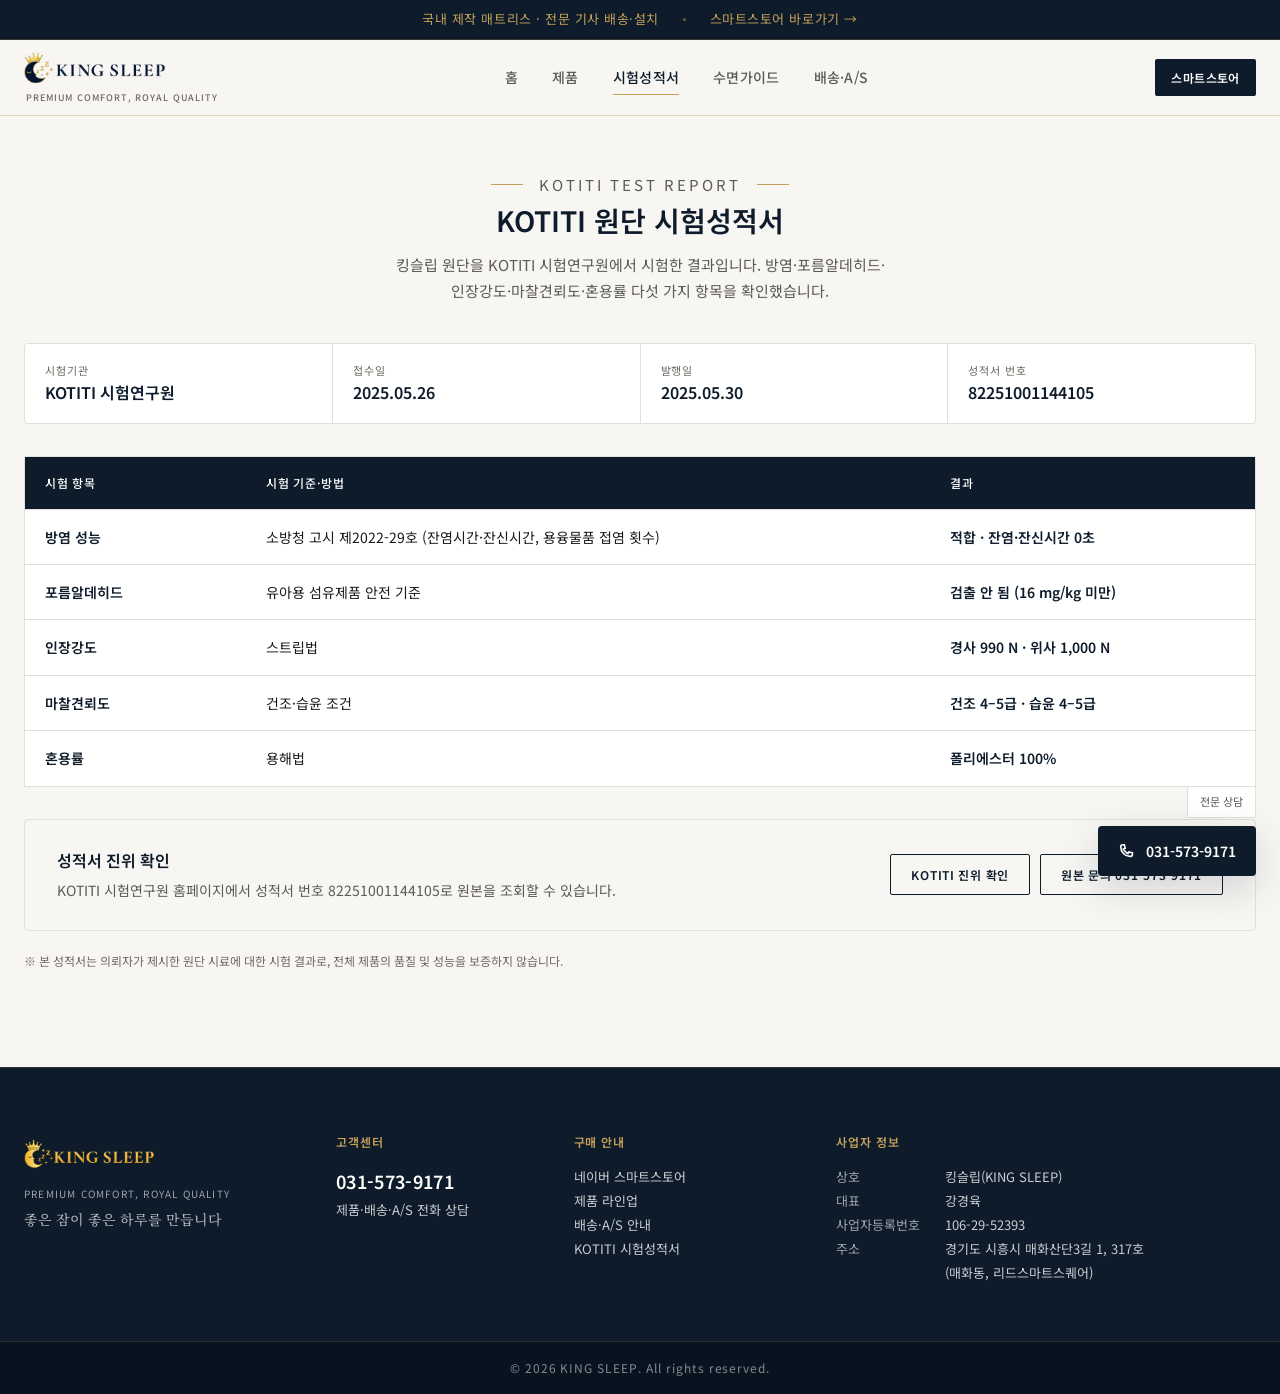
==== commit d01a4ba7: "Match footer address to the business registration and add it to JSON-LD. Use the certificate's exact" ====
--- a/kotiti-report.html
+++ b/kotiti-report.html
@@ -153,7 +153,7 @@
           <div><dt>상호</dt><dd>킹슬립(KING SLEEP)</dd></div>
           <div><dt>대표</dt><dd>강경육</dd></div>
           <div><dt>사업자등록번호</dt><dd>106-29-52393</dd></div>
-          <div><dt>주소</dt><dd>경기도 시흥시 매화산단3길 1, 317호 (매화동, 리드스마트스퀘어)</dd></div>
+          <div><dt>주소</dt><dd>경기도 시흥시 매화산단3길 1, 317호<span class="keep">(매화동, 리드스마트스퀘어)</span></dd></div>
         </dl>
       </div>
     </div>
